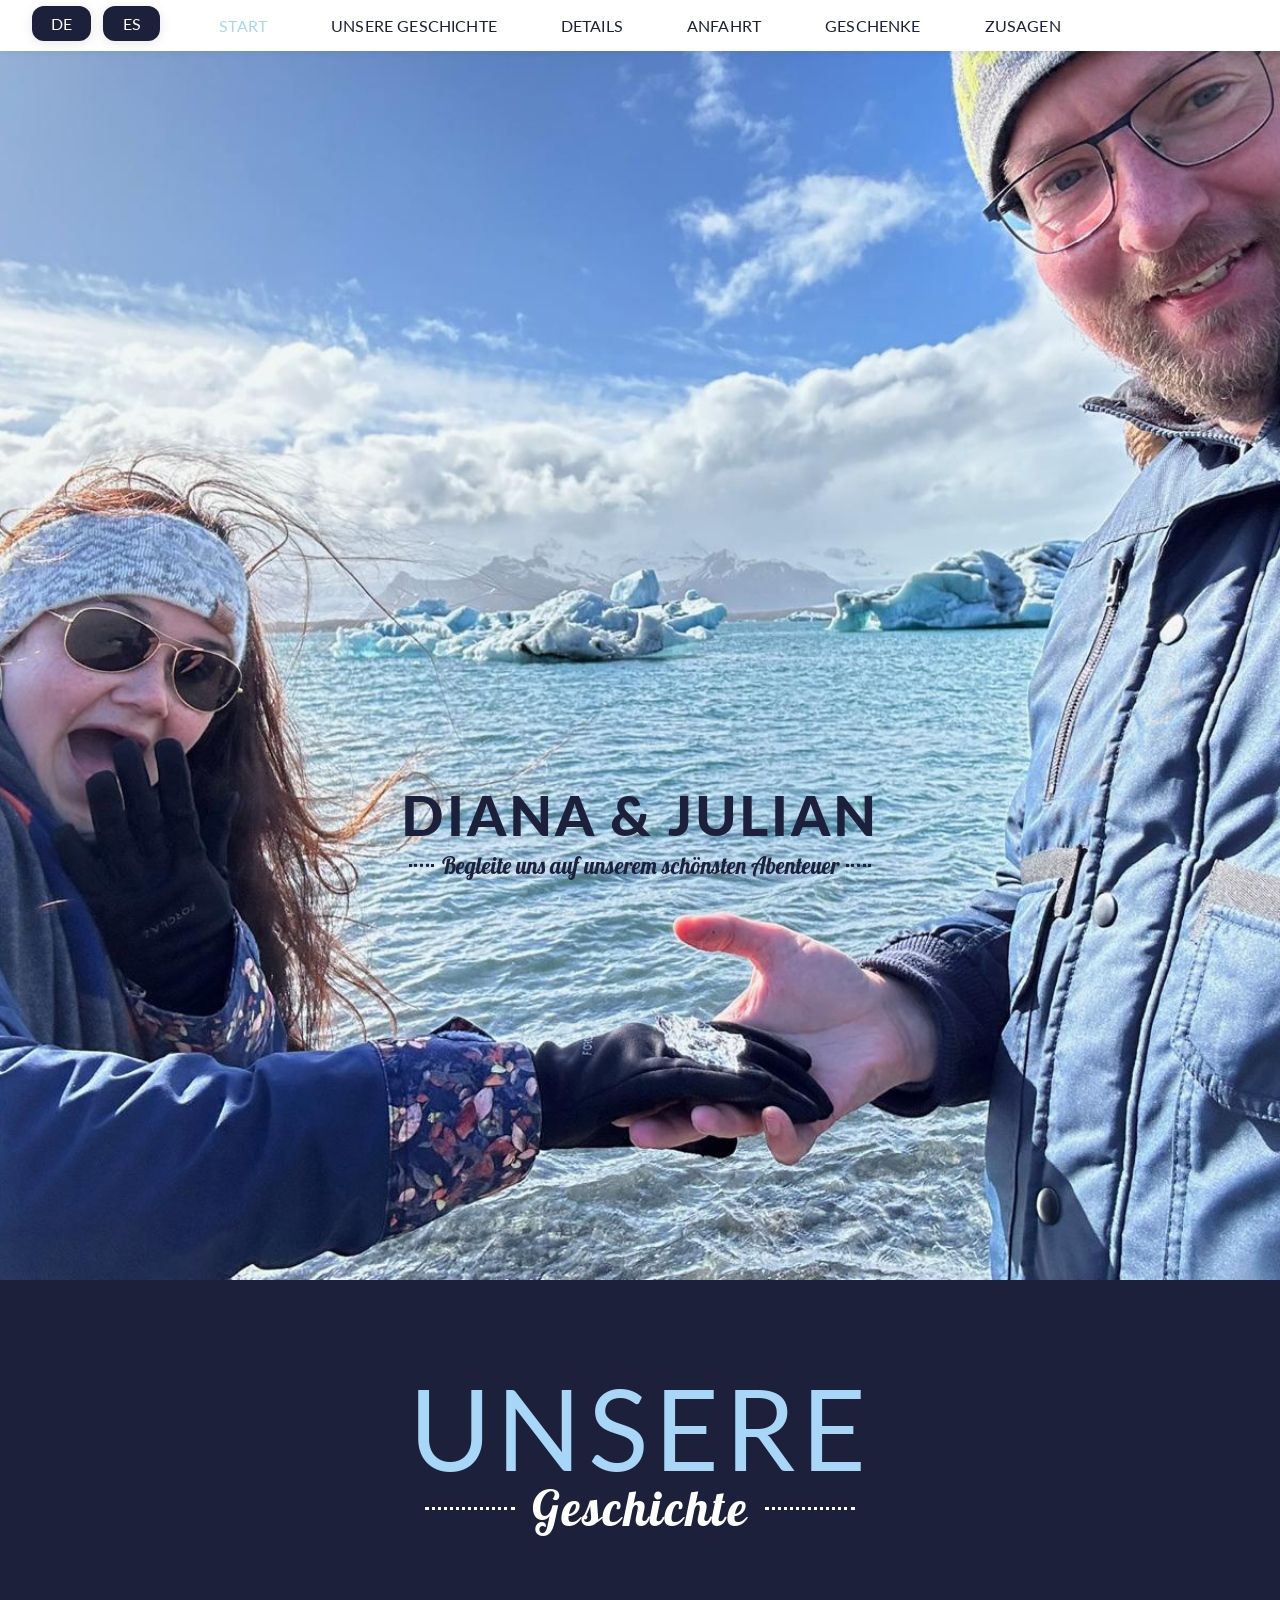
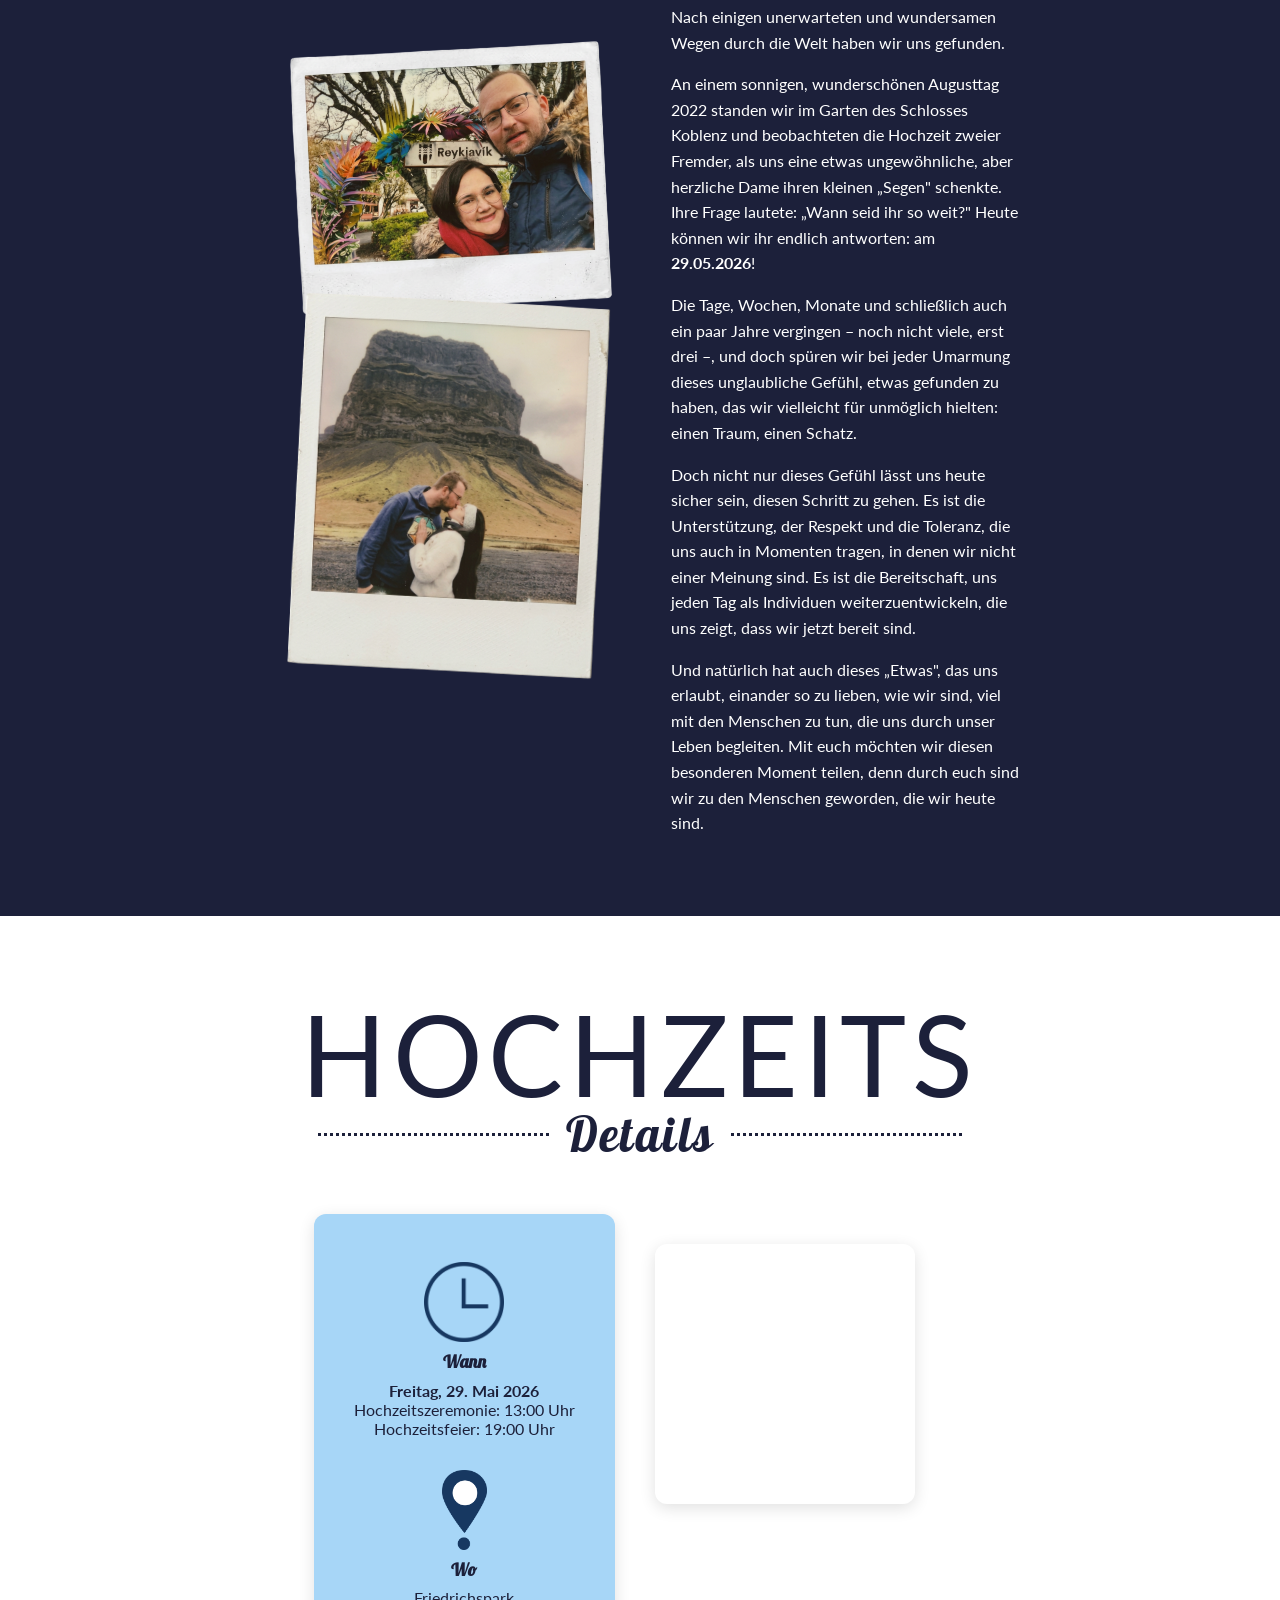
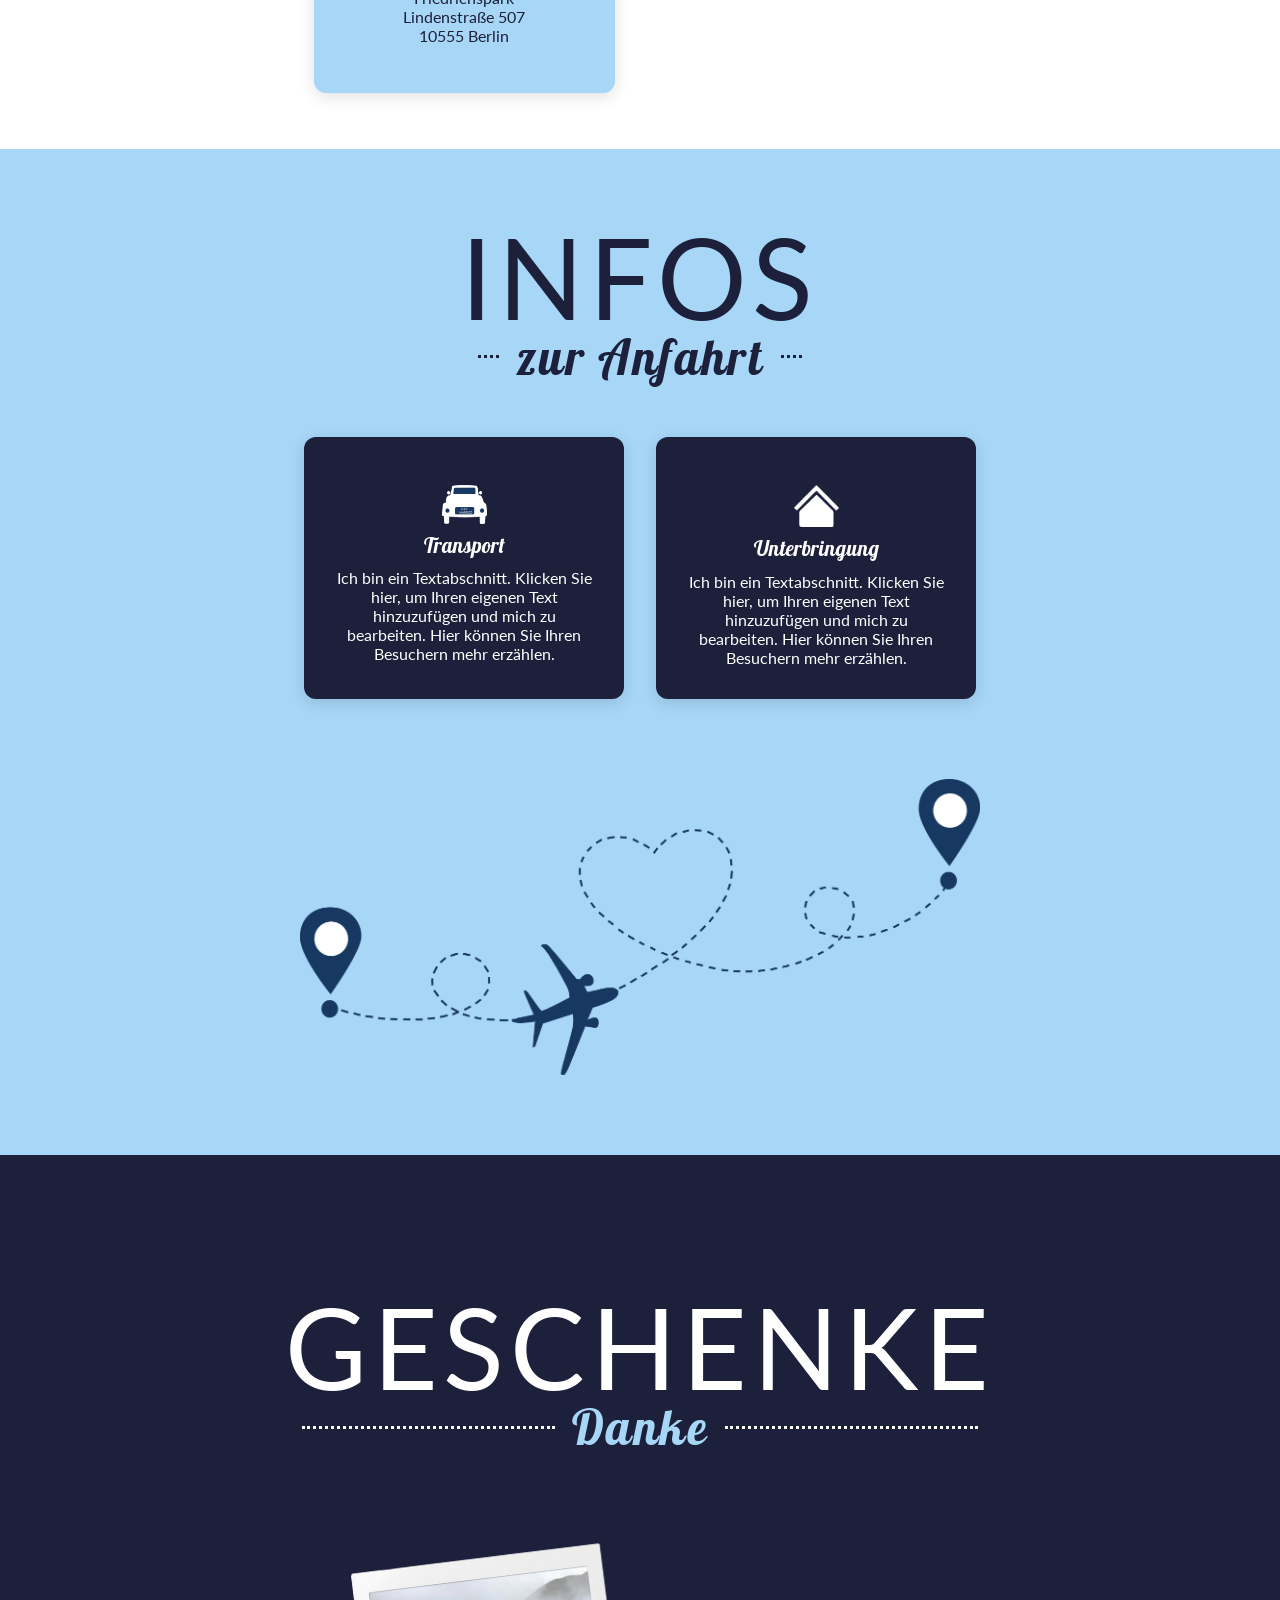
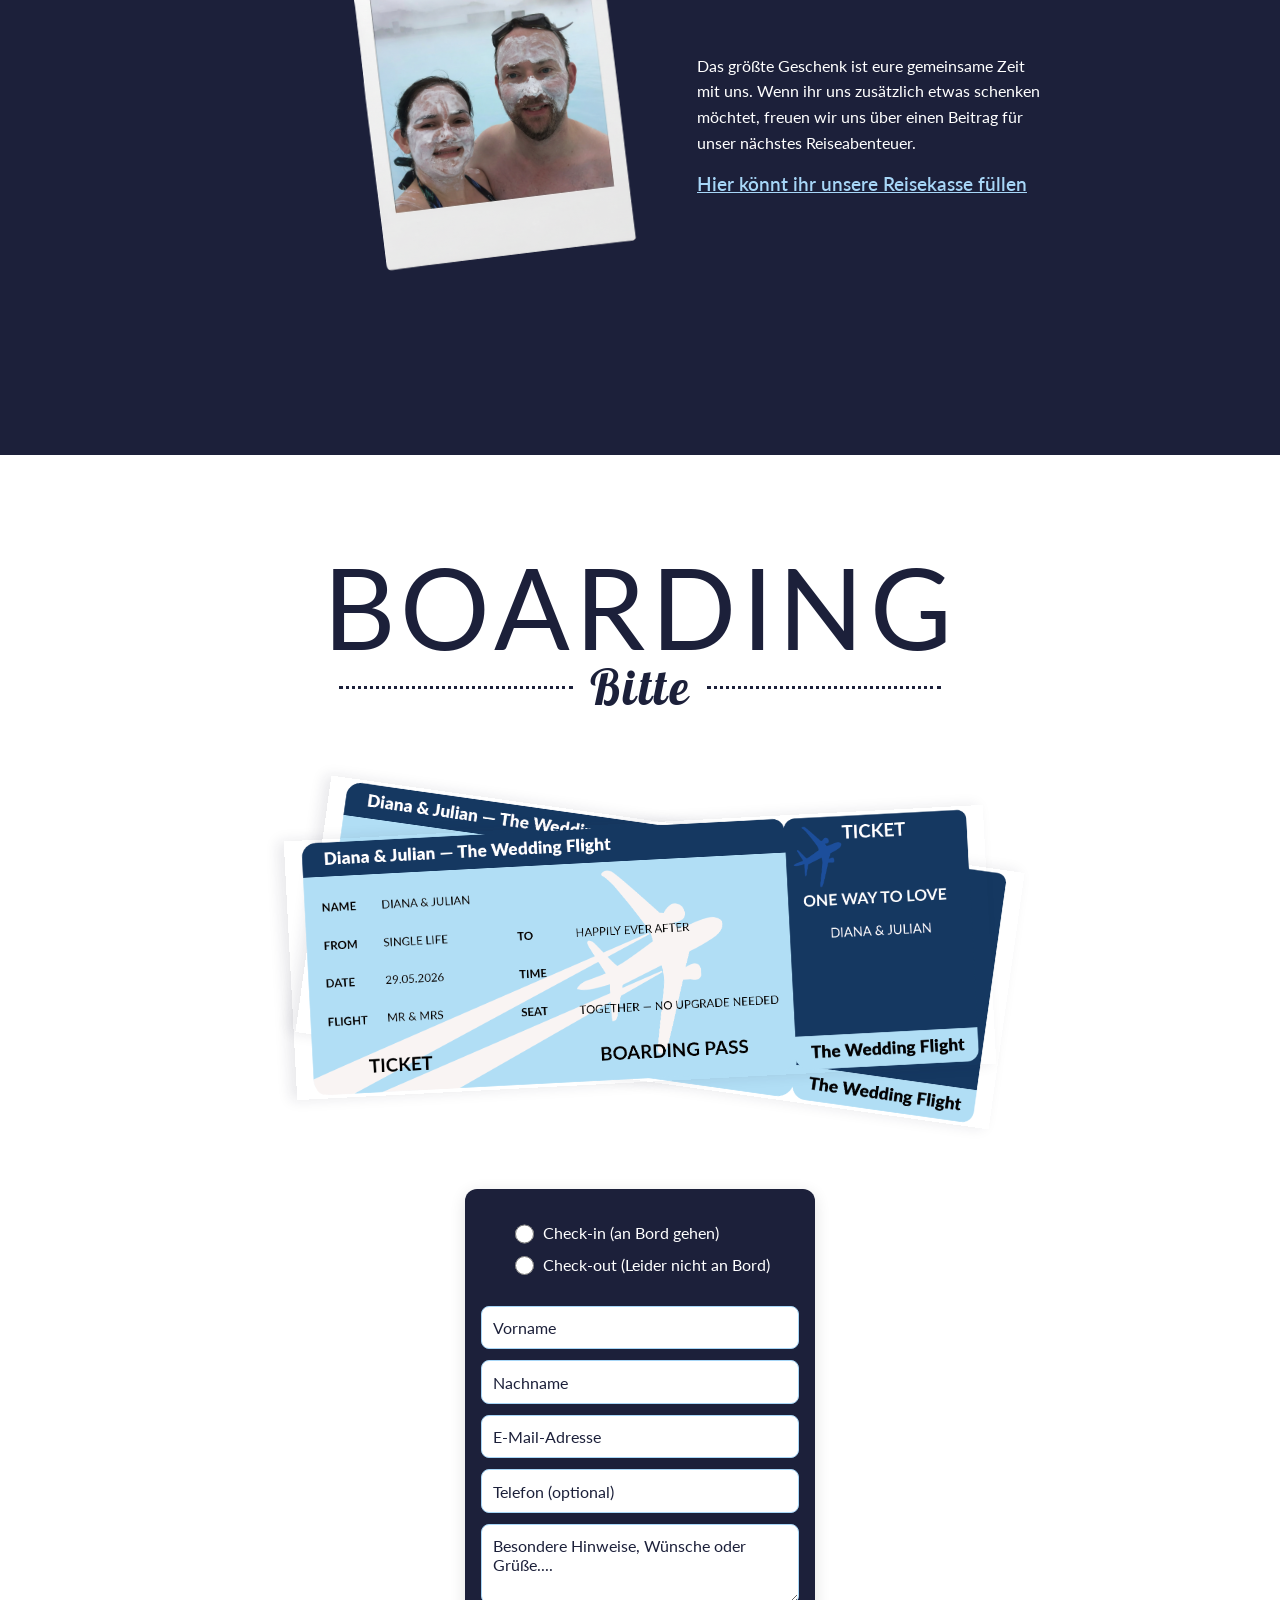
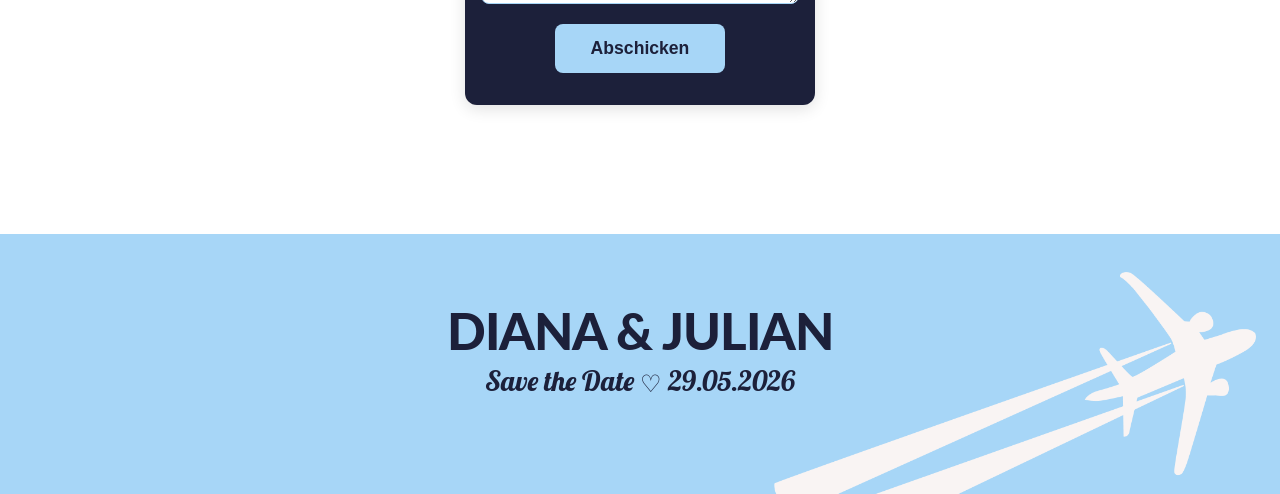
==== index.html @ 0a4cbd66 "Fix root index.html: Sprach-Buttons Mobile, Datum korrekt (Freitag + strong)" ====
<!DOCTYPE html>
<html lang="de">
<head>
  <meta charset="UTF-8">
  <meta name="viewport" content="width=device-width, initial-scale=1.0">
  <title>Diana & Julian – Hochzeit</title>
  <link rel="preconnect" href="https://fonts.googleapis.com">
  <link rel="preconnect" href="https://fonts.gstatic.com" crossorigin>
  <link href="https://fonts.googleapis.com/css2?family=Raleway:ital,wght@0,100..900;1,100..900&family=Parisienne&family=Lobster&family=Lato:wght@100;300;400;700;900&display=swap" rel="stylesheet">
  <link rel="stylesheet" href="./styles/main.css">
</head>
<body>

  <nav class="navigation">
    <div class="language-switcher">
      <button onclick="switchLanguage('de')">DE</button>
      <button onclick="switchLanguage('es')">ES</button>
    </div>
    <div class="burger" id="burger">
      <span></span>
      <span></span>
      <span></span>
      <svg class="burger-x" viewBox="0 0 32 32" width="28" height="28" xmlns="http://www.w3.org/2000/svg">
        <line x1="8" y1="8" x2="24" y2="24" stroke="#1c203a" stroke-width="3" stroke-linecap="round"/>
        <line x1="24" y1="8" x2="8" y2="24" stroke="#1c203a" stroke-width="3" stroke-linecap="round"/>
      </svg>
    </div>
    <ul id="nav-list">
      <li><a href="#start" class="active">Start</a></li>
      <li><a href="#geschichte">Unsere Geschichte</a></li>
      <li><a href="#details">Details</a></li>
      <li><a href="#anfahrt">Anfahrt</a></li>
      <li><a href="#geschenke">Geschenke</a></li>
      <li><a href="#zusagen">Zusagen</a></li>
    </ul>
  </nav>

  <!-- HERO -->
  <div class="hero" id="start">
    <div class="hero-bg"></div>
    <div class="hero-text">
      <div class="geschichte-headline-strich hero-headline">
        <span class="geschichte-title hero-title">DIANA &amp; JULIAN</span>
        <span class="geschichte-title-2 lobster-regular hero-title-2">
          <span class="geschichte-dots-inline hero-dots"></span>
          <span class="hero-subtitle-text">Begleite uns auf unserem schönsten Abenteuer</span>
          <span class="geschichte-dots-inline hero-dots"></span>
        </span>
      </div>
    </div>
  </div>

  <!-- GESCHICHTE -->
  <section id="geschichte" class="geschichte-section">
    <div class="language-switcher-mobile">
      <button onclick="switchLanguage('de')">DE</button>
      <button onclick="switchLanguage('es')">ES</button>
    </div>
    <div class="geschichte-header">
      <div class="geschichte-headline-strich geschichte-headline-tight">
        <span class="geschichte-title">UNSERE</span>
        <span class="geschichte-title geschichte-title-2 lobster-regular">
          <span class="geschichte-dots-inline"></span>
          Geschichte
          <span class="geschichte-dots-inline"></span>
        </span>
      </div>
    </div>
    <div class="geschichte-content">
      <div class="geschichte-polaroid-stack">
        <img class="geschichte-polaroid" src="./assets/geschichte_hochzeit.png" alt="Polaroid Barcelona">
        <img class="geschichte-polaroid geschichte-polaroid-2" src="./assets/geschichte_hochzeit_2.png" alt="Polaroid Geschichte 2">
      </div>
      <div class="geschichte-block">
        <div class="geschichte-block-text">
          <p>Nach einigen unerwarteten und wundersamen Wegen durch die Welt haben wir uns gefunden.</p>
          <p>An einem sonnigen, wunderschönen Augusttag 2022 standen wir im Garten des Schlosses Koblenz und beobachteten die Hochzeit zweier Fremder, als uns eine etwas ungewöhnliche, aber herzliche Dame ihren kleinen „Segen" schenkte. Ihre Frage lautete: „Wann seid ihr so weit?" Heute können wir ihr endlich antworten: am <strong>29.05.2026</strong>!</p>
          <p>Die Tage, Wochen, Monate und schließlich auch ein paar Jahre vergingen – noch nicht viele, erst drei –, und doch spüren wir bei jeder Umarmung dieses unglaubliche Gefühl, etwas gefunden zu haben, das wir vielleicht für unmöglich hielten: einen Traum, einen Schatz.</p>
          <p>Doch nicht nur dieses Gefühl lässt uns heute sicher sein, diesen Schritt zu gehen. Es ist die Unterstützung, der Respekt und die Toleranz, die uns auch in Momenten tragen, in denen wir nicht einer Meinung sind. Es ist die Bereitschaft, uns jeden Tag als Individuen weiterzuentwickeln, die uns zeigt, dass wir jetzt bereit sind.</p>
          <p>Und natürlich hat auch dieses „Etwas", das uns erlaubt, einander so zu lieben, wie wir sind, viel mit den Menschen zu tun, die uns durch unser Leben begleiten. Mit euch möchten wir diesen besonderen Moment teilen, denn durch euch sind wir zu den Menschen geworden, die wir heute sind.</p>
        </div>
      </div>
    </div>
  </section>

  <!-- DETAILS -->
  <section id="details" class="details-section">
    <div class="details-header">
      <div class="geschichte-headline-strich geschichte-headline-tight">
        <span class="geschichte-title details-headline-color">HOCHZEITS</span>
        <span class="geschichte-title geschichte-title-2 lobster-regular details-headline-color">
          <span class="geschichte-dots-inline geschichte-dots-dark"></span>
          Details
          <span class="geschichte-dots-inline geschichte-dots-dark"></span>
        </span>
      </div>
    </div>
    <div class="details-content">
      <div class="details-info">
        <img src="./assets/icon/icon_uhr.png" alt="Uhrzeit Icon" class="details-icon-img">
        <div class="details-block-title lobster-regular">Wann</div>
        <div class="details-block-text">
          <strong>Freitag, 29. Mai 2026</strong><br>
          Hochzeitszeremonie: 13:00 Uhr<br>
          Hochzeitsfeier: 19:00 Uhr
        </div>
        <img src="./assets/icon/standort_icon_blau.png" alt="Standort Icon" class="details-icon-img">
        <div class="details-block-title lobster-regular">Wo</div>
        <div class="details-block-text">
          Friedrichspark<br>
          Lindenstraße 507<br>
          10555 Berlin
        </div>
      </div>
      <div class="details-map">
        <iframe
          src="https://www.google.com/maps?q=Traben-Trarbach&output=embed"
          width="100%"
          height="260"
          style="border:0; border-radius:12px; box-shadow:0 4px 16px rgba(0,0,0,0.12); display:block;"
          allowfullscreen=""
          loading="lazy"
          referrerpolicy="no-referrer-when-downgrade"
        ></iframe>
      </div>
    </div>
  </section>

  <!-- ANFAHRT -->
  <section id="anfahrt" class="anfahrt-section">
    <div class="anfahrt-bg"></div>
    <div class="anfahrt-content">
      <div class="anfahrt-header">
        <div class="geschichte-headline-strich geschichte-headline-tight">
          <span class="geschichte-title anfahrt-headline-color">INFOS</span>
          <span class="geschichte-title geschichte-title-2 lobster-regular anfahrt-headline-color">
            <span class="geschichte-dots-inline geschichte-dots-dark"></span>
            zur Anfahrt
            <span class="geschichte-dots-inline geschichte-dots-dark"></span>
          </span>
        </div>
      </div>
      <div class="anfahrt-boxes">
        <div class="anfahrt-box">
          <img src="./assets/transport_icon.png" alt="Transport Icon" class="anfahrt-icon-img">
          <div class="anfahrt-box-title lobster-regular">Transport</div>
          <div class="anfahrt-box-text">Ich bin ein Textabschnitt. Klicken Sie hier, um Ihren eigenen Text hinzuzufügen und mich zu bearbeiten. Hier können Sie Ihren Besuchern mehr erzählen.</div>
        </div>
        <div class="anfahrt-box">
          <img src="./assets/icon_haus.png" alt="Haus Icon" class="anfahrt-icon-img">
          <div class="anfahrt-box-title lobster-regular">Unterbringung</div>
          <div class="anfahrt-box-text">Ich bin ein Textabschnitt. Klicken Sie hier, um Ihren eigenen Text hinzuzufügen und mich zu bearbeiten. Hier können Sie Ihren Besuchern mehr erzählen.</div>
        </div>
      </div>
      <div class="fluglinie-herz-wrapper">
        <img src="./assets/fluglinie_herz.png" alt="Fluglinie Herz" class="fluglinie-herz">
      </div>
    </div>
  </section>

  <!-- GESCHENKE -->
  <section id="geschenke" class="geschenke-section">
    <div class="geschenke-header">
      <div class="geschichte-headline-strich geschichte-headline-tight">
        <span class="geschichte-title geschenke-headline-color">GESCHENKE</span>
        <span class="geschichte-title geschichte-title-2 lobster-regular geschenke-subtitle-color">
          <span class="geschichte-dots-inline"></span>
          Danke
          <span class="geschichte-dots-inline"></span>
        </span>
      </div>
    </div>
    <div class="geschenke-content">
      <img class="geschichte-polaroid geschenke-polaroid" src="./assets/geschenke_bild.png" alt="Polaroid Geschenke">
      <div class="geschichte-block">
        <div class="geschichte-block-text">Das größte Geschenk ist eure gemeinsame Zeit mit uns. Wenn ihr uns zusätzlich etwas schenken möchtet, freuen wir uns über einen Beitrag für unser nächstes Reiseabenteuer.</div>
        <a href="https://www.wunschliste.de/" target="_blank" rel="noopener" class="geschenke-link">Hier könnt ihr unsere Reisekasse füllen</a>
      </div>
    </div>
  </section>

  <!-- ZUSAGEN -->
  <section id="zusagen" class="zusagen-section">
    <div class="zusagen-header">
      <div class="geschichte-headline-strich geschichte-headline-tight headline-inline">
        <span class="geschichte-title zusagen-headline-color">BOARDING</span>
        <span class="geschichte-title geschichte-title-2 lobster-regular zusagen-headline-color">
          <span class="geschichte-dots-inline geschichte-dots-dark"></span>
          Bitte
          <span class="geschichte-dots-inline geschichte-dots-dark"></span>
        </span>
      </div>
    </div>
    <div class="zusagen-bordkarte-wrapper">
      <div class="bordkarte-stack">
        <img src="./assets/bordkarte.png" alt="Bordkarte" class="bordkarte-img bordkarte-front">
        <img src="./assets/bordkarte.png" alt="Bordkarte Versetzt" class="bordkarte-img bordkarte-back">
      </div>
    </div>
    <div class="zusagen-header-gap"></div>
    <div class="zusagen-form-wrapper">
      <form class="zusagen-form" id="zusagen-form">
        <div class="zusagen-radio-group">
          <label>
            <input type="radio" name="anwesenheit" value="zusage" required>
            <span>Check-in (an Bord gehen)</span>
          </label>
          <label>
            <input type="radio" name="anwesenheit" value="absage">
            <span>Check-out (Leider nicht an Bord)</span>
          </label>
        </div>
        <input type="text" placeholder="Vorname" required>
        <input type="text" placeholder="Nachname" required>
        <input type="email" placeholder="E-Mail-Adresse" required>
        <input type="tel" placeholder="Telefon (optional)">
        <textarea placeholder="Besondere Hinweise, Wünsche oder Grüße...."></textarea>
        <button type="submit">Abschicken</button>
      </form>
      <!-- Bestätigungs-Toast -->
      <div class="zusagen-toast" id="zusagen-toast">
        <span class="zusagen-toast-icon" id="zusagen-toast-icon">
          <svg viewBox="0 0 616.15 470.28" xmlns="http://www.w3.org/2000/svg" class="toast-flugzeug-svg">
            <path d="M317.76,261.37s-2.49-14.19-8.1-23.66c-5.6-9.46-36.12-50.27-36.12-50.27l-26.15-33.12s-16.19-18.04-22.42-20.7c-6.23-2.66,4.98-11.53,16.19-5.32,11.21,6.21,90.29,81.61,90.29,81.61l9.96.59s2.18-6.8,11.83-13.6c9.65-6.8,21.17-.3,24.29,5.91s4.98,15.08-3.42,19.81-18.99,3.84-18.99,3.84l10.59,15.38,29.27-8.87s10.59-5.03,29.89-8.87c19.3-3.84,26.78,5.91,26.78,5.91,0,0,8.1,14.49-18.68,29.57-26.78,15.08-47.32,22.47-47.32,22.47l-11.21,34.3s28.33-20.99,31.76,2.37c3.42,23.36-17.12,15.08-21.79,15.38-4.67.3-14.32,0-14.32,0,0,0-31.13,106.75-36.12,119.46-4.98,12.72-7.47,14.79-7.47,14.79,0,0-9.03,4.44-10.59-2.37s18.06-107.04,19.3-127.74c1.25-20.7-3.74-33.71-3.74-33.71l-47.95,20.11-32.38,13.6s-12.14,49.09-13.7,57.96c-1.56,8.87-8.1,8.28-8.1,8.28l-1.25-69.19s-23.97,5.62-37.36,7.69-26.78-1.18-26.78-1.18c0,0,4.98-9.17,21.79-13.6s36.74-11.24,36.74-11.24c0,0-28.96-47.02-33-55.59-4.05-8.58,3.74-7.39,9.34-2.37,5.6,5.03,39.23,43.76,44.21,45.54,4.98,1.77,74.72-43.17,74.72-43.17Z" fill="white"/>
          </svg>
        </span>
        <span class="zusagen-toast-text" id="zusagen-toast-text">Deine Sitzplätze sind gebucht!</span>
      </div>
    </div>
  </section>

  <!-- FLUGZEUG ANIMATION OVERLAY -->
  <div class="flug-overlay" id="flug-overlay" aria-hidden="true">
    <div class="flug-plane-wrapper" id="flug-plane-wrapper">
      <!-- Flugzeug aus assets/hero_image_mobil.pngassets/flugzeug.svg -->
      <svg class="flug-plane-svg" viewBox="0 0 616.15 457.71" xmlns="http://www.w3.org/2000/svg">
        <path d="M333.71,269.94s4.4-13.72,3.85-24.71c-.56-10.98-8.57-61.3-8.57-61.3l-7.73-41.49s-5.93-23.5-10.21-28.75c-4.27-5.25,9.78-7.89,16.81,2.82,7.03,10.71,41.93,114.26,41.93,114.26l8.54,5.16s5.09-5.01,16.8-6.53c11.71-1.53,18.88,9.59,18.74,16.54s-2.61,15.67-12.25,15.94-18.6-5.44-18.6-5.44l2.21,18.54,30.03,5.77s11.71.48,30.58,6.06c18.87,5.58,20.95,17.7,20.95,17.7,0,0,.42,16.59-30.3,17.48-30.72.89-52.35-2.14-52.35-2.14l-25.89,25.14s34.85-5.4,27.01,16.87c-7.84,22.27-22.18,5.38-26.45,3.47-4.27-1.91-12.68-6.67-12.68-6.67,0,0-77.24,79.99-87.57,88.93-10.33,8.94-13.5,9.61-13.5,9.61,0,0-10.06-.28-8.27-7.02s65.8-86.34,76.54-104.08c10.74-17.74,12.38-31.58,12.38-31.58l-51.8-4.52-34.99-3.03s-33.59,37.79-39.1,44.92c-5.51,7.13-11.02,3.56-11.02,3.56l31.1-61.82s-23.83-6.19-36.65-10.58c-12.81-4.4-23.15-13.51-23.15-13.51,0,0,8.68-5.79,25.62-1.9,16.95,3.9,37.75,7.15,37.75,7.15,0,0-3.75-55.09-3.34-64.56.41-9.47,6.75-4.8,9.37,2.25,2.62,7.06,14.35,56.99,17.94,60.88,3.58,3.89,86.23-3.43,86.23-3.43Z" fill="white"/>
      </svg>
    </div>
  </div>

  <!-- FOOTER -->
  <footer class="footer">
    <div class="footer-image">
      <div class="footer-text-group">
        <div class="geschichte-headline-strich footer-headline headline-inline">
          <span class="geschichte-title footer-title">DIANA &amp; JULIAN</span>
          <span class="geschichte-title-2 lobster-regular footer-title-2">
            <span class="footer-datum-text">Save the Date <span class="footer-heart">&#9825;</span> 29.05.2026</span>
          </span>
        </div>
      </div>
      <img src="./assets/flugzeug_white.png" alt="Footer Flugzeug">
    </div>
  </footer>

  <script src="./utils/main.js"></script>

</body>
</html>
---- styles/main.css ----
/* ============================================================
   HOCHZEITSWEBSITE DIANA & JULIAN – main.css
   ============================================================ */

/* ------------------------------------------------------------
   0. FLUGZEUG ANIMATION
   ------------------------------------------------------------ */

/* Overlay – fixed über der gesamten Seite, kein Klick-Block */
.flug-overlay {
  position: fixed;
  top: 0;
  left: 0;
  width: 100vw;
  height: 100vh;
  pointer-events: none;
  z-index: 9999;
  overflow: hidden;
}

/* Wrapper, der quer über die Seite fliegt */
.flug-plane-wrapper {
  position: absolute;
  top: 18vh;
  left: -380px;
  display: flex;
  align-items: center;
  gap: 0;
  opacity: 0;
}

/* Weißes SVG-Flugzeug */
.flug-plane-svg {
  width: 400px;
  height: auto;
  filter:
    drop-shadow(0 0 8px rgba(255,255,255,0.4))
    drop-shadow(0 6px 18px rgba(28,32,58,0.22));
  display: block;
  transform: none;
}

/* Flug von links nach rechts */
@keyframes flugzeug-flug {
  0%   { transform: translateX(0);                      opacity: 1; }
  88%  { transform: translateX(calc(100vw + 420px));    opacity: 1; }
  100% { transform: translateX(calc(100vw + 420px));    opacity: 0; }
}

.flug-plane-wrapper.flying {
  opacity: 1;
  animation: flugzeug-flug 16s cubic-bezier(0.25, 0.46, 0.45, 0.94) forwards;
}

/* ---- Herz-Wolke: ein Cluster aus mehreren kleinen Herzen ---- */
.flug-herzwolke {
  position: absolute;
  pointer-events: none;
  opacity: 0;
  width: 60px;
  height: 60px;
  /* Position wird per JS gesetzt */
}

/* Einzelne Herzchen innerhalb der Wolke */
.flug-herzwolke span {
  position: absolute;
  color: #fff;
  user-select: none;
  text-shadow:
    0 1px 6px rgba(167,214,247,0.7),
    0 0 3px rgba(255,255,255,0.6);
  line-height: 1;
}

/* Pufft als Wolken-Gruppe auf und steigt auf */
@keyframes herzwolke-auf {
  0%   { transform: translateY(0)    scale(0.5); opacity: 0;   }
  15%  { transform: translateY(-12px) scale(1.0); opacity: 1;   }
  60%  { transform: translateY(-55px) scale(1.1); opacity: 0.75; }
  100% { transform: translateY(-105px) scale(0.85); opacity: 0; }
}

.flug-herzwolke.aufsteigen {
  animation: herzwolke-auf 2.6s ease-out forwards;
}

@keyframes hero-herz-auf {
  0%   { transform: translate(-50%, -50%)  scale(0.6); opacity: 0;   }
  8%   { transform: translate(-50%, -60%)  scale(1.1); opacity: 1;   }
  50%  { transform: translate(-50%, -140%) scale(1.0); opacity: 1;   }
  80%  { transform: translate(-50%, -210%) scale(0.95); opacity: 0.7; }
  100% { transform: translate(-50%, -270%) scale(0.85); opacity: 0;   }
}

@media (max-width: 600px) {
  .flug-plane-svg {
    width: 240px;
  }

  .flug-plane-wrapper {
    top: 22vh;
    left: -280px;
  }
}

/* ------------------------------------------------------------
   1. RESET & BASE
   ------------------------------------------------------------ */
*,
*::before,
*::after {
  box-sizing: border-box;
}

body {
  margin: 0;
  font-family: 'Lato', Arial, sans-serif;
  background: #fff;
}

section {
  padding: 0;
  max-width: none;
  margin: 0;
}

img {
  max-width: 100%;
  height: auto;
}

/* ------------------------------------------------------------
   2. SCHRIFTEN / UTILITIES
   ------------------------------------------------------------ */
.lobster-regular {
  font-family: 'Lobster', cursive;
  font-weight: 400;
  font-style: normal;
}

/* ------------------------------------------------------------
   3. NAVIGATION
   ------------------------------------------------------------ */
.navigation {
  position: fixed;
  top: 0;
  width: 100%;
  background: #fff;
  box-shadow: 0 2px 8px rgba(0,0,0,0.05);
  z-index: 100;
}

.navigation ul {
  list-style: none;
  margin: 0;
  padding: 1em 0;
  display: flex;
  justify-content: center;
  max-width: 1200px;
  width: 90vw;
  margin-left: auto;
  margin-right: auto;
}

.navigation li {
  margin: 0 2em;
}

.navigation a {
  text-decoration: none;
  color: #1c203a;
  font-family: 'Lato', Arial, sans-serif;
  font-weight: 400;
  text-transform: uppercase;
  letter-spacing: 0.01em;
  transition: color 0.2s;
}

.navigation a.active,
.navigation a:hover {
  color: #a7d6f7;
}

/* Sprachumschalter */
.language-switcher {
  position: absolute;
  top: 0.4em;
  left: 2em;
  z-index: 110;
}

.language-switcher button {
  background: #1c203a;
  color: #fff;
  border: none;
  border-radius: 12px;
  box-shadow: 0 2px 12px rgba(0,0,0,0.10);
  font-family: 'Lato', Arial, sans-serif;
  font-size: 1em;
  font-weight: 400;
  padding: 0.5em 1.2em;
  margin-right: 0.5em;
  cursor: pointer;
  transition: background 0.2s, color 0.2s;
  outline: none;
}

.language-switcher button:last-child {
  margin-right: 0;
}

.language-switcher button:hover,
.language-switcher button:focus {
  background: #7fc6f7;
  color: #0a0d1a;
}

@media (max-width: 1000px) {
  .language-switcher {
    display: none;
  }
  .language-switcher button {
    font-size: 0.78em;
    padding: 0.45em 0.85em;
    border-radius: 10px;
    margin-right: 0.3em;
  }
}

/* Burger-Menü */
.burger {
  display: none;
  width: 44px;
  height: 44px;
  flex-direction: column;
  justify-content: center;
  align-items: center;
  cursor: pointer;
  position: fixed;
  top: 1em;
  right: 2em;
  z-index: 99999;
  background: rgba(167, 214, 247, 0.25);
  backdrop-filter: blur(3px);
  border-radius: 12px;
  box-shadow: 0 2px 12px rgba(0,0,0,0.10);
  transition: background 0.2s;
}

.burger:hover {
  background: rgba(167, 214, 247, 0.45);
}

.burger span {
  display: block;
  width: 28px;
  height: 4px;
  margin: 4px 0;
  background: #1c203a;
  border-radius: 2px;
  transition: 0.3s;
}

.burger.active span:nth-child(1) {
  transform: translateY(8px) rotate(45deg);
}

.burger.active span:nth-child(2) {
  opacity: 0;
}

.burger.active span:nth-child(3) {
  transform: translateY(-8px) rotate(-45deg);
}

.burger .burger-x {
  display: none;
  position: absolute;
  top: 8px;
  right: 8px;
  z-index: 9999;
  pointer-events: auto;
  background: transparent;
}

.burger.active .burger-x {
  display: block;
}

.burger.active span {
  opacity: 0;
}

@media (max-width: 1000px) {
  .navigation ul:not(#nav-list) {
    display: none !important;
  }

  .burger {
    display: flex !important;
    right: auto;
    left: 1.2em;
    top: 1em;
    position: fixed;
  }

  #nav-list {
    display: flex;
    flex-direction: column;
    position: fixed;
    top: 0;
    right: 0;
    width: 75vw;
    height: 100vh;
    background: rgba(167, 214, 247, 0.25);
    backdrop-filter: blur(3px);
    box-shadow: -2px 0 16px rgba(0,0,0,0.13);
    padding-top: 5em;
    z-index: 99998;
    align-items: flex-start;
    gap: 0.7em;
    font-size: 1.5em;
    transition: transform 0.3s cubic-bezier(.4,0,.2,1);
    transform: translateX(100%);
    visibility: hidden;
  }

  #nav-list.active {
    transform: translateX(0);
    visibility: visible;
  }

  .navigation ul li {
    width: 100%;
    text-align: left;
    margin-left: 2em;
    margin-bottom: 0.3em;
  }
}

@media (max-width: 600px) {
  .burger {
    left: 1em;
    right: auto;
    top: 0.6em;
    padding: 0.3em 0.45em;
  }

  #nav-list {
    width: 95vw;
    font-size: 1.2em;
    padding-top: 5em;
  }
}

/* ------------------------------------------------------------
   4. HERO
   ------------------------------------------------------------ */

/* Sprach-Buttons unter Hero – nur Mobile */
.language-switcher-mobile {
  display: none;
}

@media (max-width: 1000px) {
  .language-switcher-mobile {
    display: flex;
    justify-content: center;
    gap: 0.6em;
    padding: 1em 0 0.2em 0;
    background: transparent;
  }
  .language-switcher-mobile button {
    background: #a7d6f7;
    color: #1c203a;
    border: none;
    border-radius: 10px;
    font-family: 'Lato', Arial, sans-serif;
    font-size: 0.85em;
    font-weight: 700;
    padding: 0.45em 1em;
    cursor: pointer;
    transition: background 0.2s, color 0.2s;
  }
  .language-switcher-mobile button:hover,
  .language-switcher-mobile button:focus {
    background: #7fc6f7;
    color: #0a0d1a;
  }
}

@media (max-width: 600px) {
  .language-switcher-mobile {
    display: flex;
    justify-content: center;
    gap: 0.6em;
    padding: 1em 0 0.2em 0;
    background: transparent;
  }
  .language-switcher-mobile button {
    background: #a7d6f7;
    color: #1c203a;
    border: none;
    border-radius: 10px;
    font-family: 'Lato', Arial, sans-serif;
    font-size: 0.85em;
    font-weight: 700;
    padding: 0.45em 1em;
    cursor: pointer;
    transition: background 0.2s, color 0.2s;
  }
  .language-switcher-mobile button:hover,
  .language-switcher-mobile button:focus {
    background: #7fc6f7;
    color: #0a0d1a;
  }
}
.hero {
  font-family: 'Raleway', Arial, sans-serif;
  position: relative;
  width: 100vw;
  min-height: 75vw;
  max-width: 100vw;
  overflow: hidden;
  margin-bottom: 0;
  padding-bottom: 0;
}

.hero-bg {
  position: absolute;
  top: 0;
  left: 0;
  right: 0;
  bottom: 0;
  width: 100vw;
  height: 100%;
  background-color: transparent;
  background-image: url('../assets/PHOTO-2026-03-18-23-07-55.jpg');
  background-size: cover;
  background-position: center center;
  background-repeat: no-repeat;
  z-index: 1;
}

.hero-text {
  position: absolute;
  z-index: 2;
  top: 65%;
  left: 50%;
  transform: translate(-50%, -50%);
  text-align: center;
  width: 100vw;
  margin: 0;
  padding: 0;
  display: flex;
  justify-content: center;
}

.hero-headline {
  display: inline-flex;
  flex-direction: column;
  align-items: center;
  padding: 0.15em 0.5em;
}

.hero-title {
  color: #1c203a !important;
  font-size: clamp(1.4em, 4.5vw, 3.5em) !important;
  font-weight: 900 !important;
  white-space: nowrap;
  letter-spacing: -0.02em;
}

.hero-title-2 {
  color: #1c203a !important;
  font-size: clamp(0.7em, 2.2vw, 1.4em) !important;
  margin-top: 0.5em !important;
  width: 100%;
}

.hero-dots {
  border-top-color: #1c203a !important;
}

.hero-subtitle-text {
  white-space: nowrap;
}

.mobile-br {
  display: none;
}

@media (max-width: 600px) {
  .mobile-br {
    display: block;
  }
}

@media (min-width: 901px) {
  .hero {
    min-height: 100vw;
    height: 100vw;
    max-height: 100vw;
    aspect-ratio: unset;
  }

  .hero-bg {
    background-image: url('../assets/PHOTO-2026-03-18-23-07-55.jpg');
    background-size: cover;
    background-position: center top;
    background-repeat: no-repeat;
    min-height: 100vw;
    height: 100vw;
  }
}

@media (min-width: 601px) and (max-width: 900px) {
  .hero-bg {
    background-image: url('../assets/hero_image_mobil.png');
    background-size: cover;
    background-position: center 20%;
  }
}

@media (max-width: 600px) {
  .hero {
    min-height: 120vw;
    height: 120vw;
    max-height: 120vw;
  }

  .hero-bg {
    min-height: 120vw;
    height: 120vw;
    max-height: 120vw;
    background-image: url('../assets/hero_image_mobil.png');
    background-size: cover;
    background-position: center top;
  }

  .hero-text {
    top: 65%;
  }

  .hero-title {
    font-size: clamp(2em, 11vw, 3.2em) !important;
    white-space: nowrap;
  }

  .hero-title-2 {
    font-size: clamp(0.75em, 4.2vw, 1.1em) !important;
    margin-top: 0.1em !important;
  }

  .hero-subtitle-text {
    white-space: nowrap;
  }

  .hero-dots {
    display: none !important;
  }
}

@media (max-width: 400px) {
  .hero,
  .hero-bg {
    min-height: 360px;
    height: 360px;
    max-height: 360px;
    background-image: url('../assets/hero_image_mobil_2.png');
    background-size: cover;
    background-position: center top;
    background-repeat: no-repeat;
  }

  .hero-text {
    top: 65%;
  }
  .hero-title {
    font-size: clamp(1.2em, 7vw, 2em) !important;
  }

  .hero-title-2 {
    font-size: clamp(0.55em, 3vw, 0.85em) !important;
    margin-top: 0.1em !important;
  }

  .hero-dots {
    display: none !important;
  }
}

@media (max-width: 300px) {
  .hero,
  .hero-bg {
    min-height: 100vw;
    height: 100vw;
    max-height: 100vw;
    background-size: cover;
    background-position: center top;
    overflow: hidden;
  }
  .hero-text {
    top: 50%;
    transform: translate(-50%, -50%);
    width: 90%;
  }
  .hero-title {
    font-size: clamp(1em, 8vw, 1.6em) !important;
    white-space: nowrap;
  }
  .hero-title-2 {
    font-size: clamp(0.45em, 3.5vw, 0.7em) !important;
    white-space: nowrap;
  }
}

@media (min-width: 381px) and (max-width: 400px) {
  .hero-text {
    top: 55%;
  }
}

@media (min-width: 401px) and (max-width: 600px) {
  .hero-text {
    top: 65%;
  }
}

@media (min-width: 601px) and (max-width: 1000px) {
  .hero-text {
    top: 65%;
  }
}

@media (min-width: 1001px) and (max-width: 1400px) {
  .hero-text {
    top: 65%;
  }
}

@media (min-width: 1401px) {
  .hero-text {
    top: 65%;
  }
}

/* Hero: Punkte-Zeile soll so breit sein wie der Titel */
.hero-headline.geschichte-headline-strich,
.headline-inline.geschichte-headline-strich {
  display: inline-flex;
  flex-direction: column;
  align-items: stretch;
  max-width: 92vw;
}

/* ------------------------------------------------------------
   5. GEMEINSAME HEADLINE-ELEMENTE
   ------------------------------------------------------------ */
.geschichte-headline-strich {
  display: inline-flex;
  flex-direction: column;
  align-items: stretch;
  max-width: 92vw;
}

.geschichte-headline-tight {
  display: inline-flex;
  flex-direction: column;
  align-items: stretch;
  max-width: 92vw;
}

.geschichte-title {
  font-size: clamp(2rem, 12vw, 7em);
  font-weight: 400;
  color: #a7d6f7;
  letter-spacing: 0.05em;
  display: block;
  font-family: 'Lato', Arial, sans-serif;
  line-height: 1;
  margin-bottom: 0;
  white-space: nowrap;
  max-width: 92vw;
}

.geschichte-title-2 {
  color: #fff;
  font-family: 'Lobster', cursive;
  font-weight: 400;
  text-transform: none;
  font-size: clamp(1.2rem, 5.5vw, 3rem);
  margin: 0;
  display: flex;
  align-items: center;
  justify-content: space-between;
  width: 100%;
  position: relative;
  line-height: 1;
  margin-top: -0.2em;
}

.geschichte-headline-tight .geschichte-title {
  margin-right: 0;
  margin-bottom: 0;
}

.geschichte-headline-tight .geschichte-title-2 {
  margin: 0;
}

/* Gepunktete Linie links und rechts vom Schreibschrift-Text */
.geschichte-dots-inline {
  display: inline-block;
  vertical-align: middle;
  flex: 1;
  height: 0;
  border-top: 3px dotted #fff;
  margin: 0 0.35em;
  min-width: 12px;
}

/* Dunkel-Variante für helle Sections */
.details-headline-color {
  color: #1c203a !important;
}

.geschichte-dots-dark {
  border-top-color: #1c203a !important;
}

.zusagen-headline-color {
  color: #1c203a !important;
}

.anfahrt-headline-color {
  color: #1c203a !important;
}

.geschenke-headline-color {
  color: #fff !important;
}

.geschenke-subtitle-color {
  color: #a7d6f7 !important;
}

/* Geschenke-Headline: Dots so breit wie GESCHENKE */
.geschenke-headline-block {
  display: flex;
  flex-direction: column;
  align-items: center;
  width: fit-content;
  max-width: none;
  margin: 0 auto;
}

@media (max-width: 900px) {
  .geschichte-headline-tight .geschichte-title {
    margin-right: 0;
    margin-bottom: 0;
  }

  .geschichte-headline-tight .geschichte-title-2 {
    margin: 0;
  }

  .geschichte-dots-inline {
    min-width: 10px;
    border-top-width: 2px;
    margin: 0 0.25em;
  }
}

@media (max-width: 600px) {
  .geschichte-title {
    letter-spacing: 0;
    white-space: nowrap;
  }

  .geschichte-title-2 {
    white-space: nowrap;
  }

  .geschichte-dots-inline {
    min-width: 8px;
    border-top-width: 2px;
    margin: 0 0.2em;
  }
}

@media (max-width: 400px) {
  .geschichte-title {
    letter-spacing: 0;
    white-space: nowrap;
  }

  .geschichte-title-2 {
    white-space: nowrap;
  }
}

@media (max-width: 300px) {
  .geschichte-title {
    letter-spacing: 0;
    white-space: nowrap;
  }

  .geschichte-title-2 {
    white-space: nowrap;
  }

  .geschichte-dots-inline {
    min-width: 6px;
    border-top-width: 2px;
    margin: 0 0.15em;
  }
}

/* ------------------------------------------------------------
   6. GESCHICHTE SECTION
   ------------------------------------------------------------ */
.geschichte-section {
  background: #1c203a;
  min-height: unset;
  width: 100vw;
  max-width: 100vw;
  overflow-x: hidden;
  padding: 0 0 4em 0;
  margin-top: -4px;
  text-align: center;
  display: flex;
  flex-direction: column;
  justify-content: flex-start;
}

.geschichte-header {
  margin-top: 0;
  padding-top: 6em;
  margin-bottom: 3.5em;
  text-align: center;
  align-self: center;
}

.geschichte-content {
  display: flex;
  flex-direction: row;
  align-items: flex-start;
  justify-content: center;
  gap: 2em;
  margin-top: 0;
  padding-top: 0;
}

.geschichte-polaroid {
  width: 380px;
  max-width: 90vw;
  border-radius: 0;
  box-shadow: none;
  background: none;
  margin-bottom: 2em;
  display: block;
  transform: rotate(-3deg);
}

.geschichte-polaroid-2 {
  transform: rotate(3deg) !important;
  margin-top: -6em;
  z-index: 0;
  position: relative;
}

.geschichte-polaroid-stack {
  display: flex;
  flex-direction: column;
  align-items: center;
  flex-shrink: 0;
  margin-top: 3em;
}

.geschichte-polaroid-stack .geschichte-polaroid {
  margin-bottom: 0;
  position: relative;
  z-index: 1;
}

.geschichte-block {
  max-width: 350px;
  text-align: left;
  align-self: center;
  flex: 1;
}

.geschichte-block-title {
  color: #fff;
  font-family: 'Lobster', cursive;
  font-size: 2em;
  margin-bottom: 0.3em;
  letter-spacing: 0.01em;
}

.geschichte-block-text {
  color: #fff;
  font-family: 'Lato', Arial, sans-serif;
  font-size: 1em;
  line-height: 1.6;
  font-weight: 400;
  margin-top: 1em;
  margin-bottom: 1em;
  text-align: left;
}

@media (max-width: 900px) {
  .geschichte-content {
    flex-direction: column;
    align-items: center;
  }

  .geschichte-polaroid {
    margin-left: auto;
    margin-right: auto;
    max-width: 70vw;
  }
}

@media (max-width: 600px) {
  .geschichte-section {
    padding-top: 0;
    padding-bottom: 4em;
    min-height: unset;
  }

  .geschichte-header {
    padding-top: 2em;
    margin-top: 0;
    margin-bottom: 0.5em;
  }

  .geschichte-content {
    flex-direction: column;
    align-items: center;
    gap: 0.8em;
    margin-top: 0;
  }

  .geschichte-polaroid {
    box-shadow: none;
    margin-top: 0.1em;
    margin-bottom: 0;
    width: 90vw;
    max-width: 320px;
    transform: rotate(-3deg);
  }

  .geschichte-polaroid-stack {
    margin-top: 1em;
  }

  .geschichte-polaroid-2 {
    margin-top: -5em !important;
  }

  .geschichte-block {
    margin-top: 0;
    padding-top: 0;
    padding-left: 1.4em;
    padding-right: 1.4em;
    box-sizing: border-box;
    width: 100%;
  }

  .geschichte-block-text {
    font-size: 1em;
    line-height: 1.6;
    margin-top: 0.5em;
  }
}

/* ------------------------------------------------------------
   7. DETAILS SECTION
   ------------------------------------------------------------ */
.details-section {
  background: #fff;
  min-height: 100vh;
  width: 100vw;
  max-width: 100vw;
  overflow-x: hidden;
  padding: 0 0 5em 0;
  text-align: center;
  display: flex;
  flex-direction: column;
  justify-content: center;
}

.details-header {
  padding-top: 2.5em;
  margin-bottom: 3.5em;
  padding-bottom: 0;
  text-align: center;
  width: 100%;
  display: flex;
  justify-content: center;
}

.details-content {
  display: flex;
  flex-direction: column;
  align-items: center;
  gap: 0;
}

.details-info {
  background: #a7d6f7;
  border-radius: 12px;
  box-shadow: 0 4px 16px rgba(0,0,0,0.12);
  padding: 2em 2.5em;
  max-width: 400px;
  display: flex;
  flex-direction: column;
  align-items: center;
}

.details-icon-img {
  max-width: 80px;
  max-height: 80px;
  margin: 1em 0 0.5em 0;
  display: block;
}

.details-block-title {
  color: #1c203a;
  font-family: 'Lobster', cursive;
  font-size: 2em;
  font-weight: 700;
  margin-bottom: 0.5em;
}

.details-block-text {
  font-family: 'Lato', Arial, sans-serif;
  font-size: 1em;
  color: #1c203a;
  margin-bottom: 1em;
}

.details-map {
  max-width: 420px;
  width: 420px;
  margin: 8em auto 0 auto;
  padding-bottom: 10em;
}

.details-map iframe {
  width: 100%;
  display: block;
}

@media (min-width: 900px) {
  .details-content {
    flex-direction: row;
    align-items: center;
    justify-content: center;
    gap: 2.5em;
    padding-left: 0;
    padding-right: 4%;
  }

  .details-info {
    margin: 0;
  }

  .details-map {
    margin: 0;
    max-width: 260px;
    width: 26vw;
  }

  .details-block-title {
    font-size: 1.1em;
  }
}

@media (max-width: 600px) {
  .details-section {
    padding-top: 2em;
    padding-bottom: 0;
    min-height: unset;
  }

  .details-header {
    margin-bottom: 0.8em;
  }

  .details-content {
    flex-direction: column;
    align-items: center;
    gap: 1em;
    margin-top: 0.5em;
  }

  .details-info {
    padding: 1em 0.5em;
    max-width: 400px;
    width: 90vw;
    margin: 0 auto;
  }

  .details-map {
    max-width: 400px;
    width: 90vw;
    margin: 0 auto;
  }

  .details-map iframe {
    width: 100%;
    max-width: 100%;
    height: 200px;
    min-height: 140px;
  }
}

/* ------------------------------------------------------------
   8. ANFAHRT SECTION
   ------------------------------------------------------------ */
.anfahrt-section {
  position: relative;
  min-height: 100vh;
  width: 100vw;
  padding: 0;
  overflow: hidden;
  display: flex;
  align-items: center;
  justify-content: center;
  background: #a7d6f7;
  margin-top: -4.2em;
  padding-top: 2em;
  padding-bottom: 5em;
}

.anfahrt-bg {
  position: absolute;
  top: 0;
  left: 0;
  width: 100vw;
  height: 100vh;
  background: url('../assets/moods/Bildschirmfoto 2026-02-14 um 18.59.12.png') center center/cover no-repeat;
  z-index: 1;
}

.anfahrt-content {
  position: relative;
  z-index: 2;
  width: 100vw;
  display: flex;
  flex-direction: column;
  align-items: center;
  justify-content: center;
}

.anfahrt-header {
  padding-top: 2.5em;
  margin-bottom: 3.5em;
  padding-bottom: 0;
  text-align: center;
  width: 100%;
  display: flex;
  justify-content: center;
}

.anfahrt-boxes {
  display: flex;
  gap: 2em;
  flex-wrap: wrap;
  justify-content: center;
}

.anfahrt-box {
  background: #1c203a;
  color: #fff;
  border-radius: 12px;
  padding: 2em;
  max-width: 320px;
  width: 90vw;
  min-width: 220px;
  margin-bottom: 2em;
  box-shadow: 0 4px 16px rgba(0,0,0,0.12);
  text-align: center;
  box-sizing: border-box;
}

.anfahrt-icon-img {
  display: block;
  margin: 1em auto 0.5em auto;
  max-width: 70px;
  max-height: 70px;
}

@media (min-width: 601px) {
  .anfahrt-icon-img {
    max-width: 45px;
    max-height: 45px;
  }
}

.anfahrt-box-title {
  color: #fff;
  font-family: 'Lobster', cursive;
  font-size: 1.3em;
  margin-bottom: 0.5em;
}

.anfahrt-box-text {
  font-family: 'Lato', Arial, sans-serif;
  font-size: 1em;
  color: #fff;
}

.fluglinie-herz-wrapper {
  width: 100%;
  display: flex;
  justify-content: center;
}

.fluglinie-herz {
  display: block;
  margin: 3em auto 0 auto;
  max-width: 900px;
  width: 100%;
  height: auto;
  box-shadow: none;
  filter: none;
}

@media (min-width: 601px) {
  .fluglinie-herz {
    max-width: 680px;
  }
}

@media (max-width: 900px) {
  .anfahrt-boxes {
    flex-direction: column;
    align-items: center;
  }
}

@media (max-width: 600px) {
  .anfahrt-section {
    margin-top: -4.2em;
    padding-top: 2em;
    padding-bottom: 6em;
    min-height: unset;
  }

  .anfahrt-header {
    margin-bottom: 0.8em;
  }

  .anfahrt-boxes {
    margin-top: 0.5em;
  }

  .fluglinie-herz {
    margin: 1.5em auto 0 auto;
    max-width: 90vw;
    width: 90vw;
  }
}

/* ------------------------------------------------------------
   9. GESCHENKE SECTION
   ------------------------------------------------------------ */
.geschenke-section {
  background: #1c203a;
  min-height: 100vh;
  width: 100vw;
  padding: 0 0 2em 0;
  text-align: center;
  display: flex;
  flex-direction: column;
  justify-content: center;
  overflow-x: hidden;
}

.geschenke-header {
  padding-top: 2.5em;
  margin-top: 0;
  margin-bottom: 3.5em;
  padding-bottom: 0;
  text-align: center;
  width: 100%;
  display: flex;
  justify-content: center;
}

.geschenke-content {
  display: flex;
  flex-direction: row;
  align-items: center;
  justify-content: center;
  gap: 0.5em;
}

.geschenke-polaroid {
  width: 520px;
  max-width: 90vw;
  border-radius: 0;
  margin-top: 0;
  margin-bottom: 2em;
  margin-right: -4em;
  display: block;
  transform: rotate(-7deg);
  box-shadow: none;
}

.geschenke-link-wrapper {
  display: flex;
  flex-direction: column;
  align-items: flex-start;
  justify-content: center;
}

.geschenke-block-text {
  padding-left: 1.2em;
  padding-right: 1.2em;
  margin-top: 0;
  margin-bottom: 0;
  max-width: 420px;
  box-sizing: border-box;
}

.geschenke-link {
  font-family: 'Lato', Arial, sans-serif;
  color: #a7d6f7;
  text-align: left;
  max-width: 350px;
  font-size: 1.2em;
  line-height: 1.4;
  font-weight: 600;
  margin-top: 1.5em;
  margin-bottom: 1em;
  padding-left: 1.2em;
  padding-right: 1.2em;
  text-decoration: underline;
}

@media (min-width: 601px) {
  .geschenke-link {
    margin-top: 1em;
    white-space: nowrap;
    padding-left: 0;
    padding-right: 0;
  }

  .geschenke-header {
    padding-top: 2.5em;
  }
}

@media (max-width: 900px) {
  .geschenke-header {
    padding-top: 5em;
    margin-top: 0;
  }
}

@media (max-width: 600px) {
  .geschenke-content {
    flex-direction: column;
    align-items: center;
    gap: 0.8em;
  }

  .geschenke-section {
    min-height: auto;
    padding-bottom: 3em;
  }

  .geschenke-header {
    padding-top: 2.5em;
    margin-top: 0;
    margin-bottom: 0.1em;
  }

  .geschenke-polaroid {
    box-shadow: none;
    margin-top: -0.5em;
    margin-bottom: 0;
    width: 98vw;
    max-width: 500px;
    margin-left: auto;
    margin-right: auto;
    display: block;
    transform: rotate(-4deg);
  }

  #geschenke .geschichte-block {
    margin-top: 0;
    padding-top: 0;
    padding-left: 1.4em;
    padding-right: 1.4em;
    box-sizing: border-box;
    width: 100%;
  }

  .geschenke-link {
    margin-top: 1em;
    margin-bottom: 1em;
    padding-left: 0;
    padding-right: 0;
    font-size: 1.1em;
  }
}

/* ------------------------------------------------------------
   10. ZUSAGEN SECTION
   ------------------------------------------------------------ */
.zusagen-section {
  position: relative;
  min-height: 100vh;
  width: 100vw;
  max-width: 100vw;
  padding: 0 0 2em 0;
  overflow-x: hidden;
  display: flex;
  flex-direction: column;
  align-items: center;
  justify-content: flex-start;
  gap: 1.5em;
  background: #fff;
}

.zusagen-header {
  padding-top: 6em;
  text-align: center;
  width: 100%;
  margin-bottom: 3.5em;
  display: flex;
  justify-content: center;
}

.zusagen-bordkarte-wrapper {
  margin-top: 2em;
}

.bordkarte-stack {
  position: relative;
  display: inline-block;
  width: 100%;
  max-width: 700px;
}

.bordkarte-img {
  max-width: 650px;
  width: 100%;
  height: auto;
  border-radius: 0;
  margin-bottom: 2em;
  display: block;
  box-shadow: -6px 0 14px rgba(28, 32, 58, 0.10);
}

.bordkarte-front {
  margin-left: auto;
  margin-right: auto;
  transform: rotate(-3deg);
  position: relative;
  z-index: 2;
}

.bordkarte-back {
  max-width: 600px;
  position: absolute;
  top: 0;
  left: 20px;
  transform: rotate(8deg);
  z-index: 1;
  pointer-events: none;
}

.zusagen-header-gap {
  height: 1.5em;
}

.zusagen-form-wrapper {
  width: 100%;
  display: flex;
  flex-direction: column;
  align-items: center;
}

.zusagen-form {
  background: #1c203a;
  color: #fff;
  border-radius: 12px;
  box-shadow: 0 4px 16px rgba(0,0,0,0.12);
  padding: 2em 1em;
  max-width: 350px;
  margin: 0 auto;
  width: 90vw;
  box-sizing: border-box;
  display: flex;
  flex-direction: column;
  align-items: center;
  font-family: 'Lato', Arial, sans-serif;
  gap: 0.7em;
}

.zusagen-radio-group {
  display: flex;
  flex-direction: column;
  gap: 0.6em;
  margin-bottom: 1.2em;
  align-items: flex-start;
}

.zusagen-radio-group label {
  font-size: 1em;
  color: #fff;
  font-family: 'Lato', Arial, sans-serif;
  display: flex;
  align-items: center;
  gap: 0.4em;
}

.zusagen-radio-group input[type="radio"] {
  accent-color: #a7d6f7;
  width: 1.2em;
  height: 1.2em;
}

.zusagen-form input,
.zusagen-form textarea {
  background: #fff;
  color: #1c203a;
  border: 1px solid #a7d6f7;
  border-radius: 8px;
  padding: 0.7em;
  font-size: 1em;
  font-family: 'Lato', Arial, sans-serif;
  width: 100%;
  box-sizing: border-box;
}

.zusagen-form input::placeholder,
.zusagen-form textarea::placeholder {
  color: #1c203a;
  opacity: 1;
  font-family: 'Lato', Arial, sans-serif;
  font-size: 1em;
  font-weight: 400;
}

.zusagen-form textarea {
  min-height: 80px;
  resize: vertical;
  font-family: 'Lato', Arial, sans-serif;
}

.zusagen-form button {
  background: #a7d6f7;
  color: #1c203a;
  border: none;
  border-radius: 8px;
  padding: 0.8em 2em;
  font-size: 1.1em;
  font-weight: 700;
  cursor: pointer;
  margin-top: 0.5em;
  transition: background 0.2s, color 0.2s;
}

.zusagen-form button:hover,
.zusagen-form button:focus {
  background: #7fc6f7;
  color: #0a0d1a;
}

/* Text unter dem Formular */
.zusagen-footer-text {
  display: block;
  text-align: center;
  font-size: 1.4em;
  color: #1c203a;
  margin-top: 3em;
  margin-bottom: 0.5em;
  letter-spacing: 0.03em;
  padding: 0 1em;
}

@media (min-width: 601px) {
  .zusagen-footer-text br {
    display: none;
  }
}

/* Toast-Benachrichtigung nach Formular-Absenden */
.zusagen-toast {
  display: flex;
  align-items: center;
  gap: 0.6em;
  background: #1c203a;
  color: #fff;
  border: 2px solid #a7d6f7;
  border-radius: 14px;
  padding: 0.9em 1.6em;
  font-family: 'Lato', Arial, sans-serif;
  font-size: 1.05em;
  font-weight: 600;
  box-shadow: 0 6px 24px rgba(28,32,58,0.18);
  margin-top: 1.2em;
  opacity: 0;
  transform: translateY(16px) scale(0.95);
  pointer-events: none;
  transition: opacity 0.4s ease, transform 0.4s ease;
  max-width: 340px;
  text-align: center;
}

.zusagen-toast.sichtbar {
  opacity: 1;
  transform: translateY(0) scale(1);
  pointer-events: auto;
}

.zusagen-toast-icon {
  font-size: 1.5em;
  flex-shrink: 0;
  display: flex;
  align-items: center;
}

.toast-flugzeug-svg {
  width: 2.2em;
  height: auto;
  filter: drop-shadow(0 0 4px rgba(255,255,255,0.7));
}

@media (min-width: 900px) {
  .bordkarte-img {
    max-width: 900px;
  }
}

@media (max-width: 600px) {
  .zusagen-header {
    padding-top: 3.5em;
    text-align: center;
    width: 100vw;
    margin-bottom: 0;
    padding-left: 0;
    padding-right: 0;
  }

  .zusagen-header-gap {
    height: 1em;
  }

  .zusagen-bordkarte-wrapper {
    margin-top: 8em;
  }

  .bordkarte-img {
    max-width: 320px;
    margin-bottom: 1.2em;
  }

  .bordkarte-front {
    transform: rotate(-7deg);
  }
}

/* ------------------------------------------------------------
   11. FOOTER
   ------------------------------------------------------------ */
.footer {
  width: 100vw;
  max-width: 100vw;
  overflow-x: hidden;
  background: #a7d6f7;
  color: #1c203a;
  display: flex;
  justify-content: center;
  align-items: flex-start;
  flex-direction: column;
  box-sizing: border-box;
  height: 200px;
  margin-top: 0;
  position: relative;
  padding-top: 0;
}

.footer-image {
  width: 100%;
  display: flex;
  flex-direction: column;
  justify-content: space-between;
  align-items: center;
  position: relative;
  height: 100%;
}

.footer-image img {
  max-height: 110px;
  width: auto;
  max-width: 340px;
  object-fit: contain;
  display: block;
  position: absolute;
  bottom: -8px;
  right: 1.5em;
  margin: 0;
}

.footer-text-group {
  display: flex;
  flex-direction: column;
  align-items: center;
  gap: 0;
  width: 100%;
  position: absolute;
  top: 35%;
  left: 50%;
  transform: translate(-50%, -50%);
  padding-top: 0;
}

/* Footer-Text Breakpoints */
@media (max-width: 300px) {
  .footer-text-group { top: 28%; }
}
@media (min-width: 301px) and (max-width: 340px) {
  .footer-text-group { top: 30%; }
}
@media (min-width: 341px) and (max-width: 400px) {
  .footer-text-group { top: 38%; }
}
@media (min-width: 401px) and (max-width: 600px) {
  .footer-text-group { top: 40%; }
}
@media (min-width: 601px) and (max-width: 1000px) {
  .footer-text-group { top: 42%; }
}
@media (min-width: 1001px) {
  .footer-text-group { top: 45%; }
}

.footer-namen {
  display: block;
  font-family: 'Lobster', cursive;
  font-size: 1.8em;
  color: #1c203a;
  text-align: center;
  text-shadow: none;
  letter-spacing: 0.03em;
  line-height: 1.1;
}

.footer-headline {
  display: inline-flex;
  flex-direction: column;
  align-items: center;
}

.footer-title {
  color: #1c203a !important;
  font-size: clamp(1.4em, 3.5vw, 2.8em) !important;
  font-family: 'Lato', Arial, sans-serif !important;
  font-weight: 900 !important;
  white-space: nowrap;
  letter-spacing: -0.02em;
}

.footer-title-2 {
  color: #1c203a !important;
  font-size: clamp(0.85em, 2vw, 1.4em) !important;
  margin-top: 0.4em !important;
  width: 100%;
  justify-content: center !important;
}

.footer-dots {
  border-top-color: #1c203a !important;
}

.footer-datum-text {
  white-space: nowrap;
}

.footer-heart {
  font-size: 0.85em;
  vertical-align: middle;
  line-height: 1;
}

.footer-datum {
  display: block;
  font-family: 'Lato', Arial, sans-serif;
  font-size: 0.95em;
  color: #1c203a;
  text-align: center;
  letter-spacing: 0.08em;
  margin-top: 0.1em;
  opacity: 0.75;
  width: 100%;
}

.footer-image img {
  max-height: 110px;
  width: auto;
  max-width: 340px;
  object-fit: contain;
  display: block;
  position: absolute;
  bottom: -8px;
  right: 1.5em;
  margin: 0;
}

@media (min-width: 601px) {
  .footer-image img {
    max-height: 230px;
    max-width: 620px;
  }

  .footer-title {
    font-size: clamp(1.8em, 4vw, 3.5em) !important;
  }

  .footer-title-2 {
    font-size: clamp(1em, 2.2vw, 1.8em) !important;
  }

  .footer {
    height: 260px;
    padding-top: 0;
    margin-top: 0;
  }
}

@media (max-width: 768px) {

  /* Dots Abstand */
  .geschichte-dots-inline {
    border-top-width: 2px;
    margin: 0 0.2em;
  }

  /* Einheitlicher Abstand zwischen Headline und Sektionsinhalt */
  .details-content,
  .anfahrt-boxes,
  .geschenke-content,
  .zusagen-bordkarte-wrapper,
  .zusagen-form-wrapper {
    margin-top: 2rem;
  }

  /* Details: Abstand zwischen details-info und Map */
  .details-map {
    margin-top: 2rem;
  }

}

@media (max-width: 600px) {
  .footer-title {
    font-size: clamp(1.6em, 7vw, 2.5em) !important;
    display: inline-block;
    text-align: center;
  }

  .footer-title-2 {
    font-size: clamp(1em, 4.5vw, 1.4em) !important;
    display: flex !important;
    justify-content: center;
    align-items: center;
    width: 100% !important;
  }

  .footer-headline {
    display: flex !important;
    flex-direction: column;
    align-items: center;
    width: auto;
  }
}
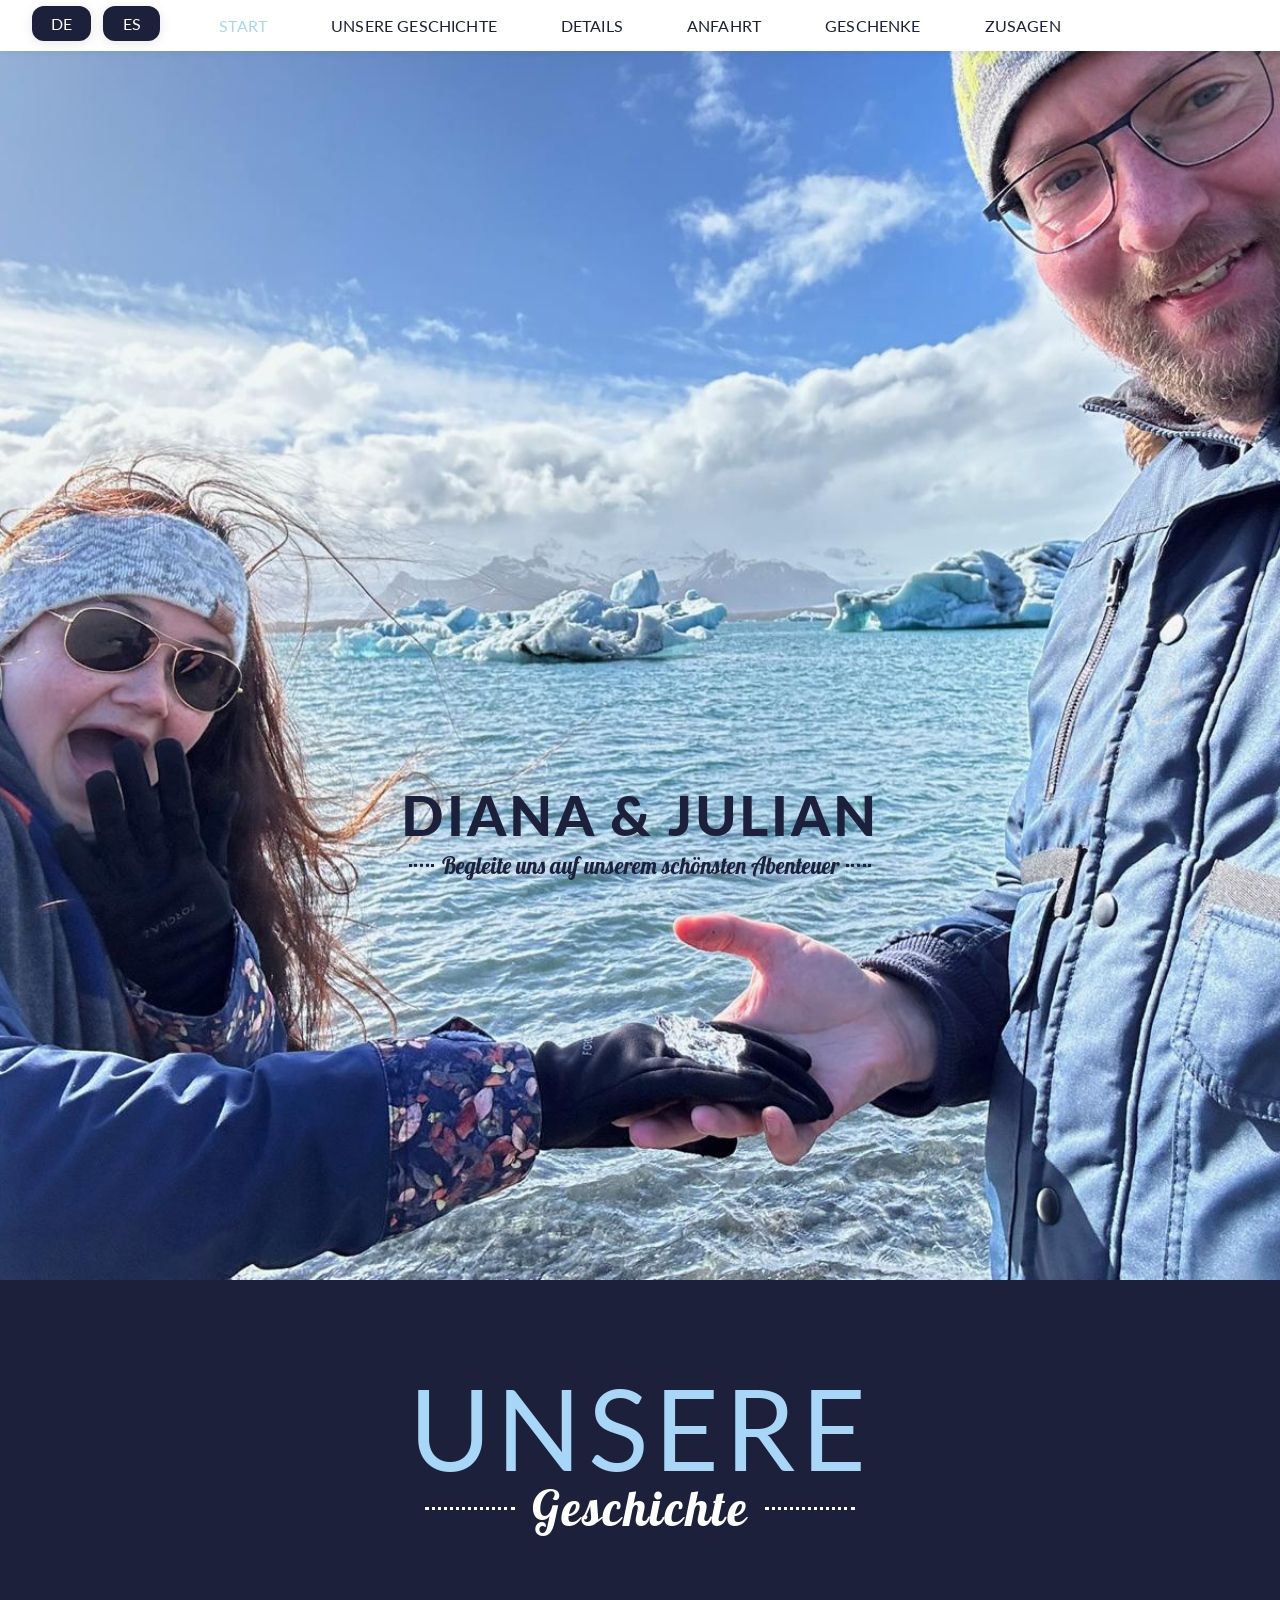
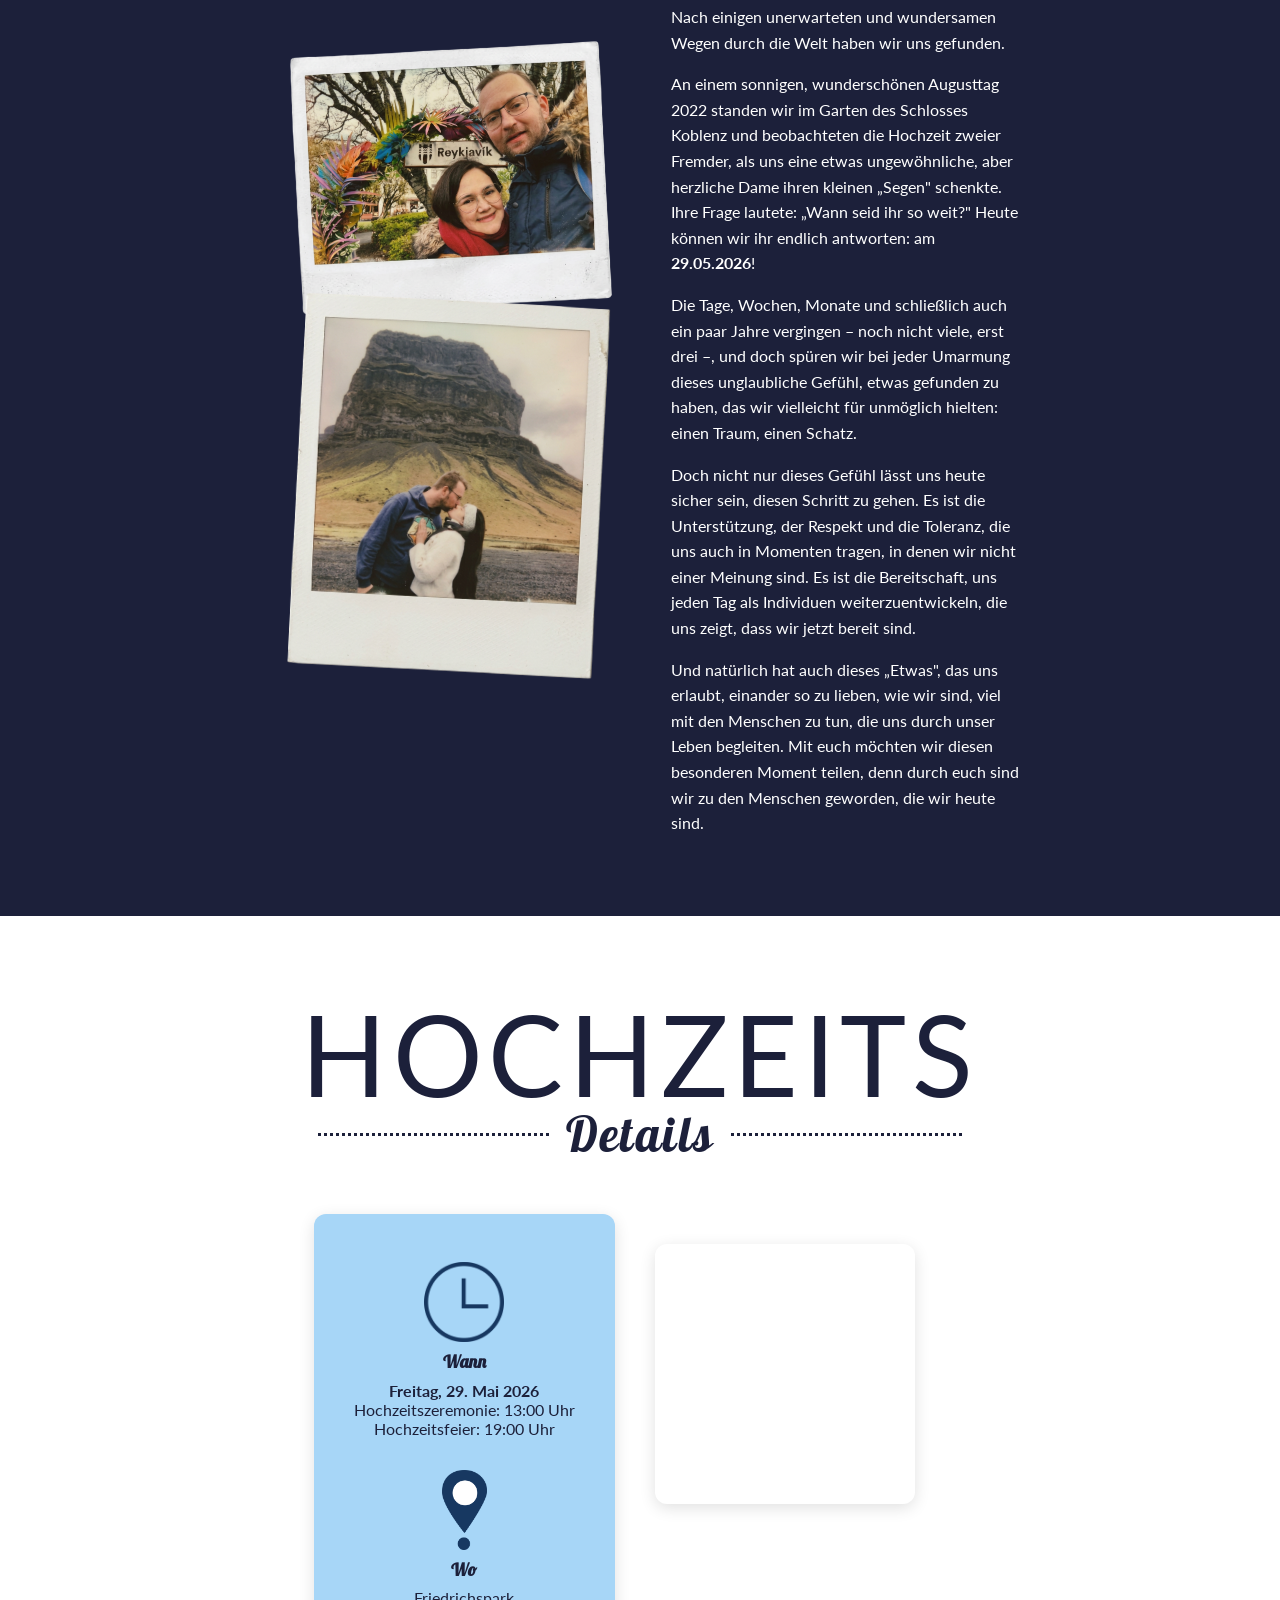
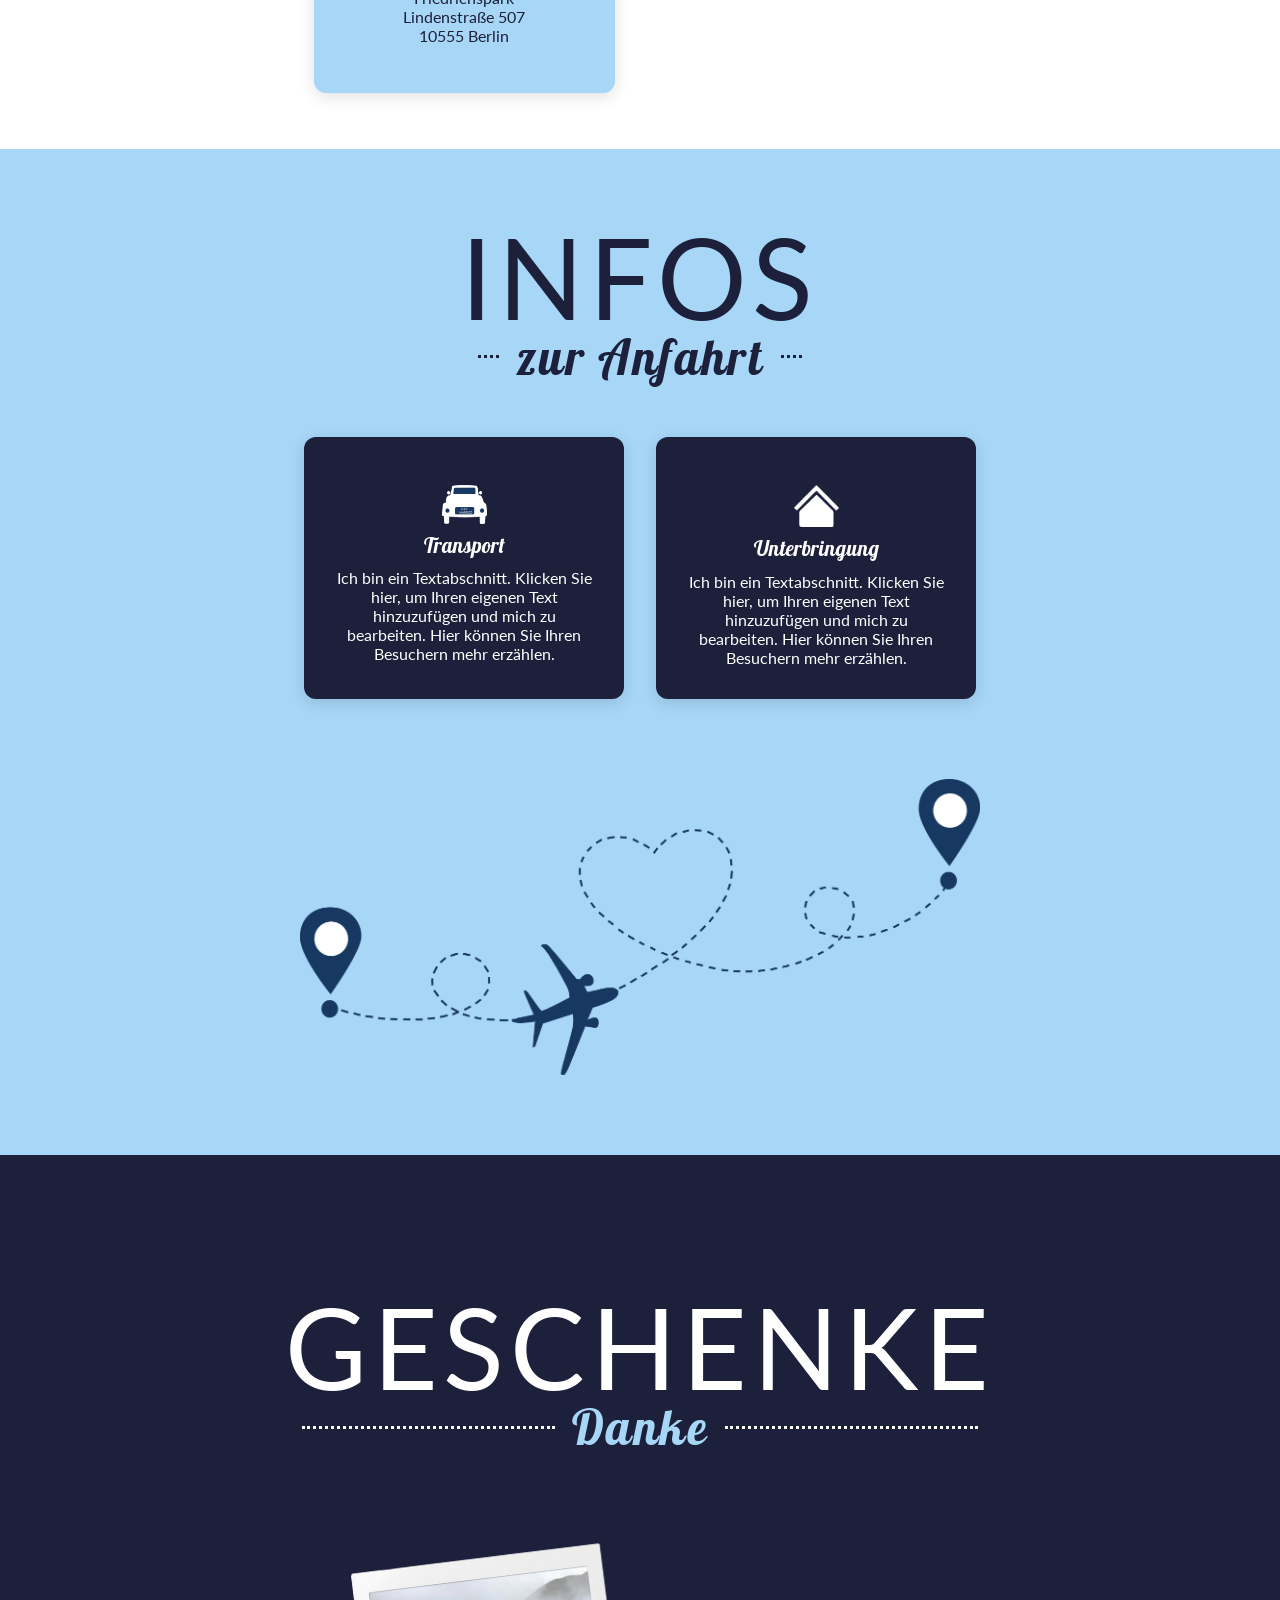
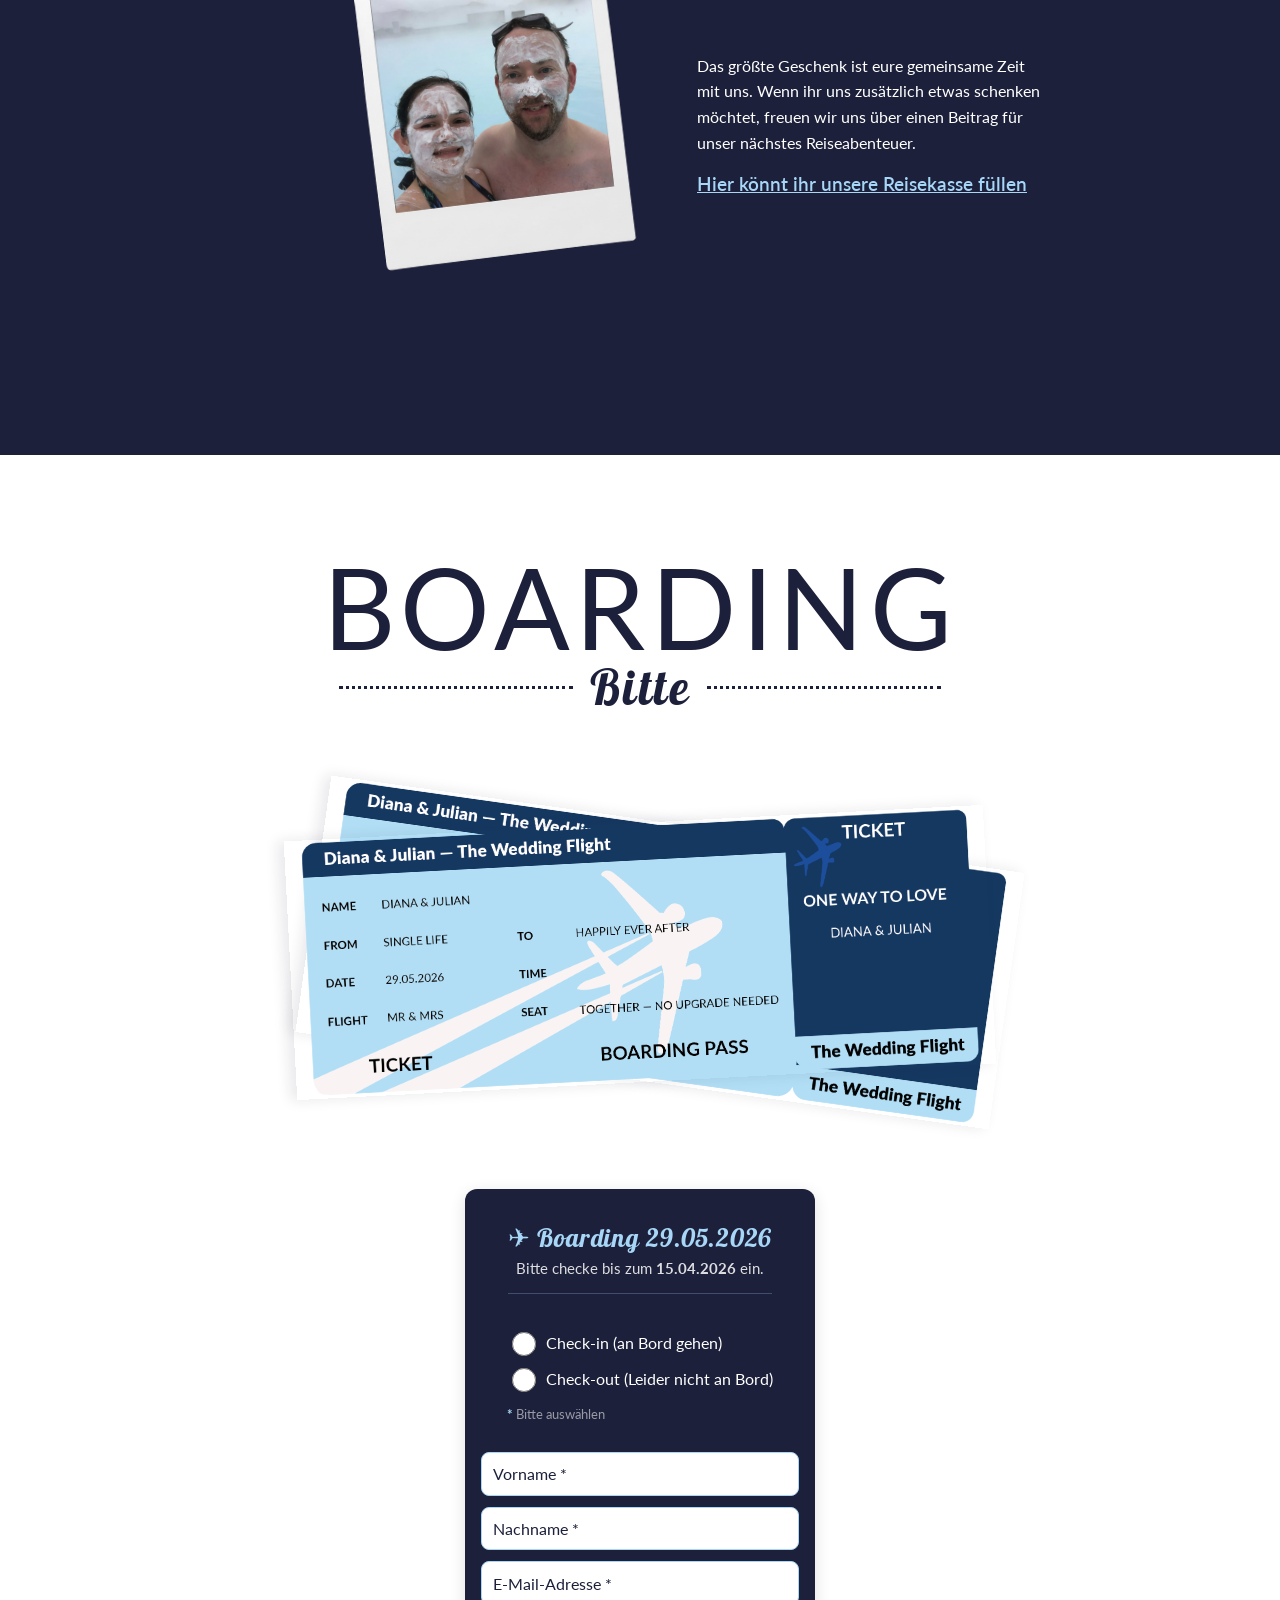
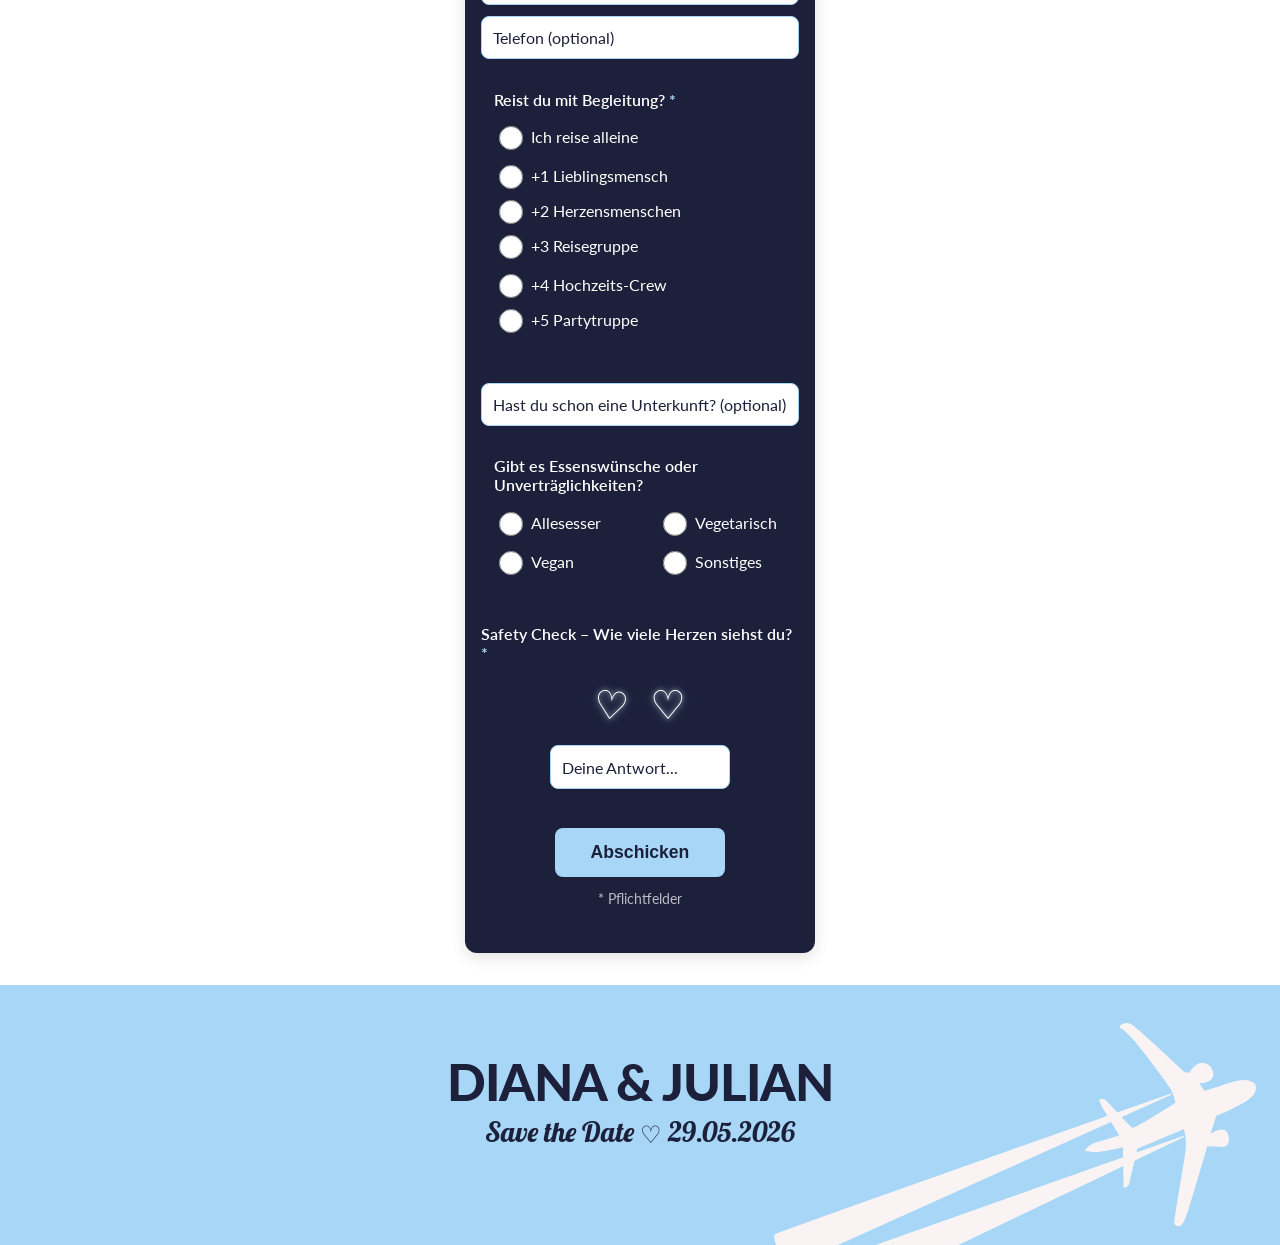
==== commit 49d142a4: "Toast fixed mittig im Viewport, größer, 7s sichtbar; Formular Redesign; Captcha-Bugfix" ====
--- a/index.html
+++ b/index.html
@@ -8,6 +8,7 @@
   <link rel="preconnect" href="https://fonts.gstatic.com" crossorigin>
   <link href="https://fonts.googleapis.com/css2?family=Raleway:ital,wght@0,100..900;1,100..900&family=Parisienne&family=Lobster&family=Lato:wght@100;300;400;700;900&display=swap" rel="stylesheet">
   <link rel="stylesheet" href="./styles/main.css">
+  <!-- Kein externes Captcha nötig -->
 </head>
 <body>
 
@@ -199,7 +200,21 @@
     </div>
     <div class="zusagen-header-gap"></div>
     <div class="zusagen-form-wrapper">
-      <form class="zusagen-form" id="zusagen-form">
+      <form class="zusagen-form" id="zusagen-form" novalidate>
+        <!-- Honeypot: unsichtbar für Menschen, Bots füllen es aus -->
+        <div class="hp-field" aria-hidden="true">
+          <input type="text" name="website" id="hp-website" tabindex="-1" autocomplete="off">
+        </div>
+        <!-- Zeitstempel für Bot-Erkennung (zu schnell = Bot) -->
+        <input type="hidden" name="form_time" id="form-time">
+
+        <!-- Formular-Header -->
+        <div class="zusagen-form-header">
+          <p class="zusagen-form-datum">✈ Boarding 29.05.2026</p>
+          <p class="zusagen-form-frist">Bitte checke bis zum <strong>15.04.2026</strong> ein.</p>
+        </div>
+
+        <!-- Check-in / Check-out -->
         <div class="zusagen-radio-group">
           <label>
             <input type="radio" name="anwesenheit" value="zusage" required>
@@ -209,13 +224,60 @@
             <input type="radio" name="anwesenheit" value="absage">
             <span>Check-out (Leider nicht an Bord)</span>
           </label>
-        </div>
-        <input type="text" placeholder="Vorname" required>
-        <input type="text" placeholder="Nachname" required>
-        <input type="email" placeholder="E-Mail-Adresse" required>
+          <p class="zusagen-radio-pflicht"><span class="pflicht-stern">*</span> Bitte auswählen</p>
+        </div>
+
+        <!-- Persönliche Daten -->
+        <input type="text" id="vorname" name="vorname" placeholder="Vorname *" required>
+        <input type="text" id="nachname" name="nachname" placeholder="Nachname *" required>
+        <input type="email" id="email" name="email" placeholder="E-Mail-Adresse *" required>
         <input type="tel" placeholder="Telefon (optional)">
-        <textarea placeholder="Besondere Hinweise, Wünsche oder Grüße...."></textarea>
+
+        <!-- Begleitpersonen -->
+        <div class="zusagen-begleitung-group">
+          <label class="zusagen-begleitung-label">Reist du mit Begleitung? <span class="pflicht-stern">*</span></label>
+          <div class="zusagen-radio-inline">
+            <label><input type="radio" name="begleitung" value="0" required><span>Ich reise alleine</span></label>
+            <label><input type="radio" name="begleitung" value="1"><span>+1 Lieblingsmensch</span></label>
+          </div>
+          <div class="zusagen-radio-inline">
+            <label><input type="radio" name="begleitung" value="2"><span>+2 Herzensmenschen</span></label>
+          </div>
+          <div class="zusagen-radio-inline">
+            <label><input type="radio" name="begleitung" value="3"><span>+3 Reisegruppe</span></label>
+            <label><input type="radio" name="begleitung" value="4"><span>+4 Hochzeits-Crew</span></label>
+          </div>
+          <div class="zusagen-radio-inline">
+            <label><input type="radio" name="begleitung" value="5"><span>+5 Partytruppe</span></label>
+          </div>
+        </div>
+        <!-- Namen der Begleitpersonen – wird per JS dynamisch eingeblendet -->
+        <div id="begleitung-namen" class="begleitung-namen-wrapper"></div>
+
+        <!-- Unterkunft -->
+        <input type="text" id="unterkunft" name="unterkunft" placeholder="Hast du schon eine Unterkunft? (optional)">
+
+        <!-- Essenswünsche -->
+        <div class="zusagen-essen-group">
+          <label class="zusagen-essen-label">Gibt es Essenswünsche oder Unverträglichkeiten?</label>
+          <div class="zusagen-radio-grid-2">
+            <label><input type="radio" name="essen" value="allesser"><span>Alles­esser</span></label>
+            <label><input type="radio" name="essen" value="vegetarisch"><span>Vegetarisch</span></label>
+            <label><input type="radio" name="essen" value="vegan"><span>Vegan</span></label>
+            <label><input type="radio" name="essen" value="sonstiges"><span>Sonstiges</span></label>
+          </div>
+          <textarea id="essen-sonstiges" name="essen_sonstiges" class="essen-sonstiges-input" placeholder="Was darf's sein?" rows="2" style="display:none;"></textarea>
+        </div>
+
+        <!-- Herzen-Captcha -->
+        <div class="herzen-captcha-wrapper">
+          <label class="herzen-captcha-label">Safety Check – Wie viele Herzen siehst du? <span class="pflicht-stern">*</span></label>
+          <div class="herzen-captcha-display" id="herzen-display" aria-label="Herzen zählen"></div>
+          <input type="number" id="herzen-antwort" class="herzen-captcha-input" placeholder="Deine Antwort..." min="1" max="10" autocomplete="off">
+          <span class="herzen-captcha-error" id="herzen-error"></span>
+        </div>
         <button type="submit">Abschicken</button>
+        <p class="zusagen-pflicht-hinweis">* Pflichtfelder</p>
       </form>
       <!-- Bestätigungs-Toast -->
       <div class="zusagen-toast" id="zusagen-toast">
--- a/styles/main.css
+++ b/styles/main.css
@@ -1525,8 +1525,223 @@
 
 .zusagen-radio-group input[type="radio"] {
   accent-color: #a7d6f7;
-  width: 1.2em;
-  height: 1.2em;
+  width: 1.5em;
+  height: 1.5em;
+}
+
+.zusagen-begleitung-group {
+  display: flex;
+  flex-direction: column;
+  gap: 0.5em;
+  margin-top: 1.2em;
+  margin-bottom: 1.2em;
+  padding-left: 0.8em;
+}
+
+/* Herzen-Captcha */
+.herzen-captcha-wrapper {
+  display: flex;
+  flex-direction: column;
+  gap: 0.5em;
+  margin-top: 1.2em;
+  margin-bottom: 1.2em;
+}
+
+.herzen-captcha-label {
+  font-size: 1em;
+  color: #fff;
+  font-family: 'Lato', Arial, sans-serif;
+  font-weight: 600;
+}
+
+.herzen-captcha-display {
+  display: flex;
+  flex-wrap: wrap;
+  gap: 0.3em;
+  align-items: center;
+  justify-content: center;
+  min-height: 3.5em;
+  padding: 0.6em 0.8em;
+  user-select: none;
+}
+
+.herzen-captcha-herz {
+  display: inline-block;
+  animation: herzPuls 1.6s ease-in-out infinite alternate;
+}
+
+@keyframes herzPuls {
+  from { transform: scale(1) rotate(var(--rot, 0deg)); }
+  to   { transform: scale(1.12) rotate(var(--rot, 0deg)); }
+}
+
+.herzen-captcha-input {
+  background: #fff;
+  color: #1c203a;
+  border: 2px solid #a7d6f7;
+  border-radius: 8px;
+  padding: 0.7em;
+  font-size: 1em;
+  font-family: 'Lato', Arial, sans-serif;
+  width: 100%;
+  box-sizing: border-box;
+  max-width: 180px;
+  display: block;
+  margin: 0 auto;
+}
+
+.herzen-captcha-error {
+  display: none;
+  color: #fff;
+  font-size: 0.9em;
+  font-family: 'Lato', Arial, sans-serif;
+}
+
+
+.pflicht-stern {
+  color: #a7d6f7;
+  font-weight: 700;
+}
+
+.begleitung-namen-wrapper {
+  display: flex;
+  flex-direction: column;
+  gap: 0.6em;
+  margin-bottom: 0.5em;
+}
+
+.begleitung-name-input {
+  background: #fff;
+  color: #1c203a;
+  border: 1px solid #a7d6f7;
+  border-radius: 8px;
+  padding: 0.7em;
+  font-size: 1em;
+  font-family: 'Lato', Arial, sans-serif;
+  width: 100%;
+  box-sizing: border-box;
+}
+
+/* Formular-Header: Datum + Frist */
+.zusagen-form-header {
+  text-align: center;
+  margin-bottom: 1.5em;
+  padding-bottom: 1em;
+  border-bottom: 1px solid rgba(167,214,247,0.25);
+}
+
+.zusagen-form-datum {
+  font-family: 'Lobster', cursive;
+  font-size: 1.6em;
+  color: #a7d6f7;
+  margin: 0 0 0.2em;
+  letter-spacing: 0.03em;
+}
+
+.zusagen-form-frist {
+  font-family: 'Lato', Arial, sans-serif;
+  font-size: 0.95em;
+  color: rgba(255,255,255,0.85);
+  margin: 0;
+}
+
+/* Essen-Sektion */
+.zusagen-essen-group {
+  display: flex;
+  flex-direction: column;
+  gap: 0.5em;
+  margin-top: 1.2em;
+  margin-bottom: 1.2em;
+  padding-left: 0.8em;
+}
+
+.zusagen-essen-label {
+  font-size: 1em;
+  color: #fff;
+  font-family: 'Lato', Arial, sans-serif;
+  font-weight: 600;
+  margin-bottom: 0.4em;
+}
+
+.essen-sonstiges-input {
+  background: #fff;
+  color: #1c203a;
+  border: 1px solid #a7d6f7;
+  border-radius: 8px;
+  padding: 0.7em;
+  font-size: 1em;
+  font-family: 'Lato', Arial, sans-serif;
+  width: 100%;
+  box-sizing: border-box;
+  margin-top: 0.3em;
+}
+
+.zusagen-pflicht-hinweis {
+  color: rgba(255,255,255,0.7);
+  font-size: 0.85em;
+  font-family: 'Lato', Arial, sans-serif;
+  text-align: center;
+  margin: 0.2em 0 1em;
+}
+
+.zusagen-radio-pflicht {
+  font-size: 0.82em;
+  color: rgba(255,255,255,0.55);
+  font-family: 'Lato', Arial, sans-serif;
+  margin: 0.3em 0 0;
+}
+
+.zusagen-begleitung-label {
+  font-size: 1em;
+  color: #fff;
+  font-family: 'Lato', Arial, sans-serif;
+  font-weight: 600;
+  margin-bottom: 0.4em;
+}
+
+.zusagen-radio-inline {
+  display: flex;
+  flex-wrap: wrap;
+  gap: 0.75em 1.4em;
+}
+
+.zusagen-radio-inline label {
+  font-size: 1em;
+  color: #fff;
+  font-family: 'Lato', Arial, sans-serif;
+  display: flex;
+  align-items: center;
+  gap: 0.35em;
+  cursor: pointer;
+}
+
+.zusagen-radio-grid-2 {
+  display: grid;
+  grid-template-columns: 1fr 1fr;
+  gap: 0.75em 1.4em;
+}
+
+.zusagen-radio-grid-2 label {
+  font-size: 1em;
+  color: #fff;
+  font-family: 'Lato', Arial, sans-serif;
+  display: flex;
+  align-items: center;
+  gap: 0.35em;
+  cursor: pointer;
+}
+
+.zusagen-radio-grid-2 input[type="radio"] {
+  accent-color: #a7d6f7;
+  width: 1.5em;
+  height: 1.5em;
+  flex-shrink: 0;
+}
+
+.zusagen-radio-inline input[type="radio"] {
+  accent-color: #a7d6f7;
+  width: 1.5em;
+  height: 1.5em;
 }
 
 .zusagen-form input,
@@ -1555,6 +1770,23 @@
   min-height: 80px;
   resize: vertical;
   font-family: 'Lato', Arial, sans-serif;
+}
+
+/* Honeypot-Feld: für Menschen unsichtbar, für Bots sichtbar */
+.hp-field {
+  position: absolute;
+  left: -9999px;
+  top: -9999px;
+  width: 1px;
+  height: 1px;
+  overflow: hidden;
+  opacity: 0;
+  pointer-events: none;
+}
+
+/* hCaptcha Widget Abstand */
+.h-captcha {
+  margin: 0.5em 0 1em 0;
 }
 
 .zusagen-form button {
@@ -1596,30 +1828,35 @@
 
 /* Toast-Benachrichtigung nach Formular-Absenden */
 .zusagen-toast {
-  display: flex;
-  align-items: center;
-  gap: 0.6em;
+  position: fixed;
+  left: 50%;
+  bottom: 8vh;
+  transform: translateX(-50%) translateY(20px) scale(0.95);
+  z-index: 9999;
+  display: flex;
+  align-items: center;
+  gap: 0.8em;
   background: #1c203a;
   color: #fff;
   border: 2px solid #a7d6f7;
-  border-radius: 14px;
-  padding: 0.9em 1.6em;
-  font-family: 'Lato', Arial, sans-serif;
-  font-size: 1.05em;
+  border-radius: 16px;
+  padding: 1.2em 2em;
+  font-family: 'Lato', Arial, sans-serif;
+  font-size: 1.15em;
   font-weight: 600;
-  box-shadow: 0 6px 24px rgba(28,32,58,0.18);
-  margin-top: 1.2em;
+  box-shadow: 0 8px 40px rgba(28,32,58,0.35);
   opacity: 0;
-  transform: translateY(16px) scale(0.95);
   pointer-events: none;
-  transition: opacity 0.4s ease, transform 0.4s ease;
-  max-width: 340px;
+  transition: opacity 0.45s ease, transform 0.45s ease;
+  max-width: 90vw;
+  width: max-content;
   text-align: center;
+  white-space: nowrap;
 }
 
 .zusagen-toast.sichtbar {
   opacity: 1;
-  transform: translateY(0) scale(1);
+  transform: translateX(-50%) translateY(0) scale(1);
   pointer-events: auto;
 }
 
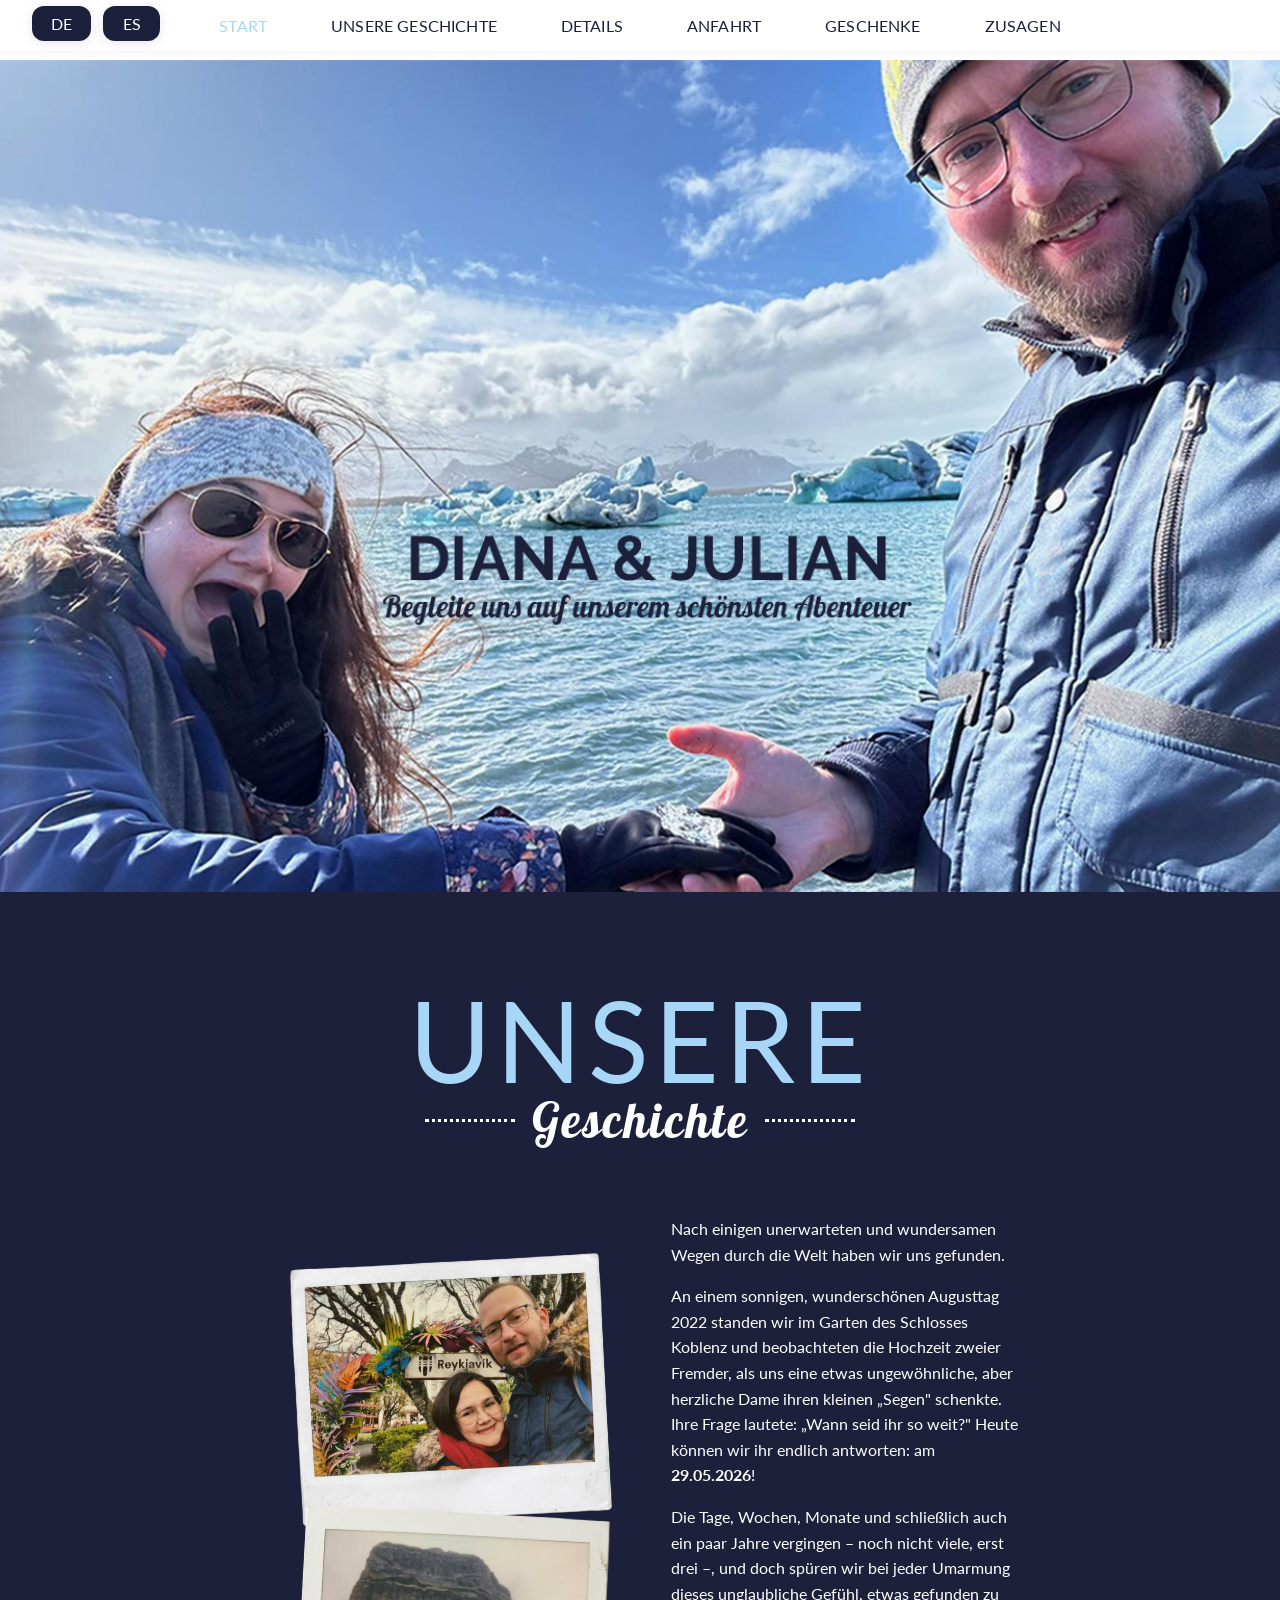
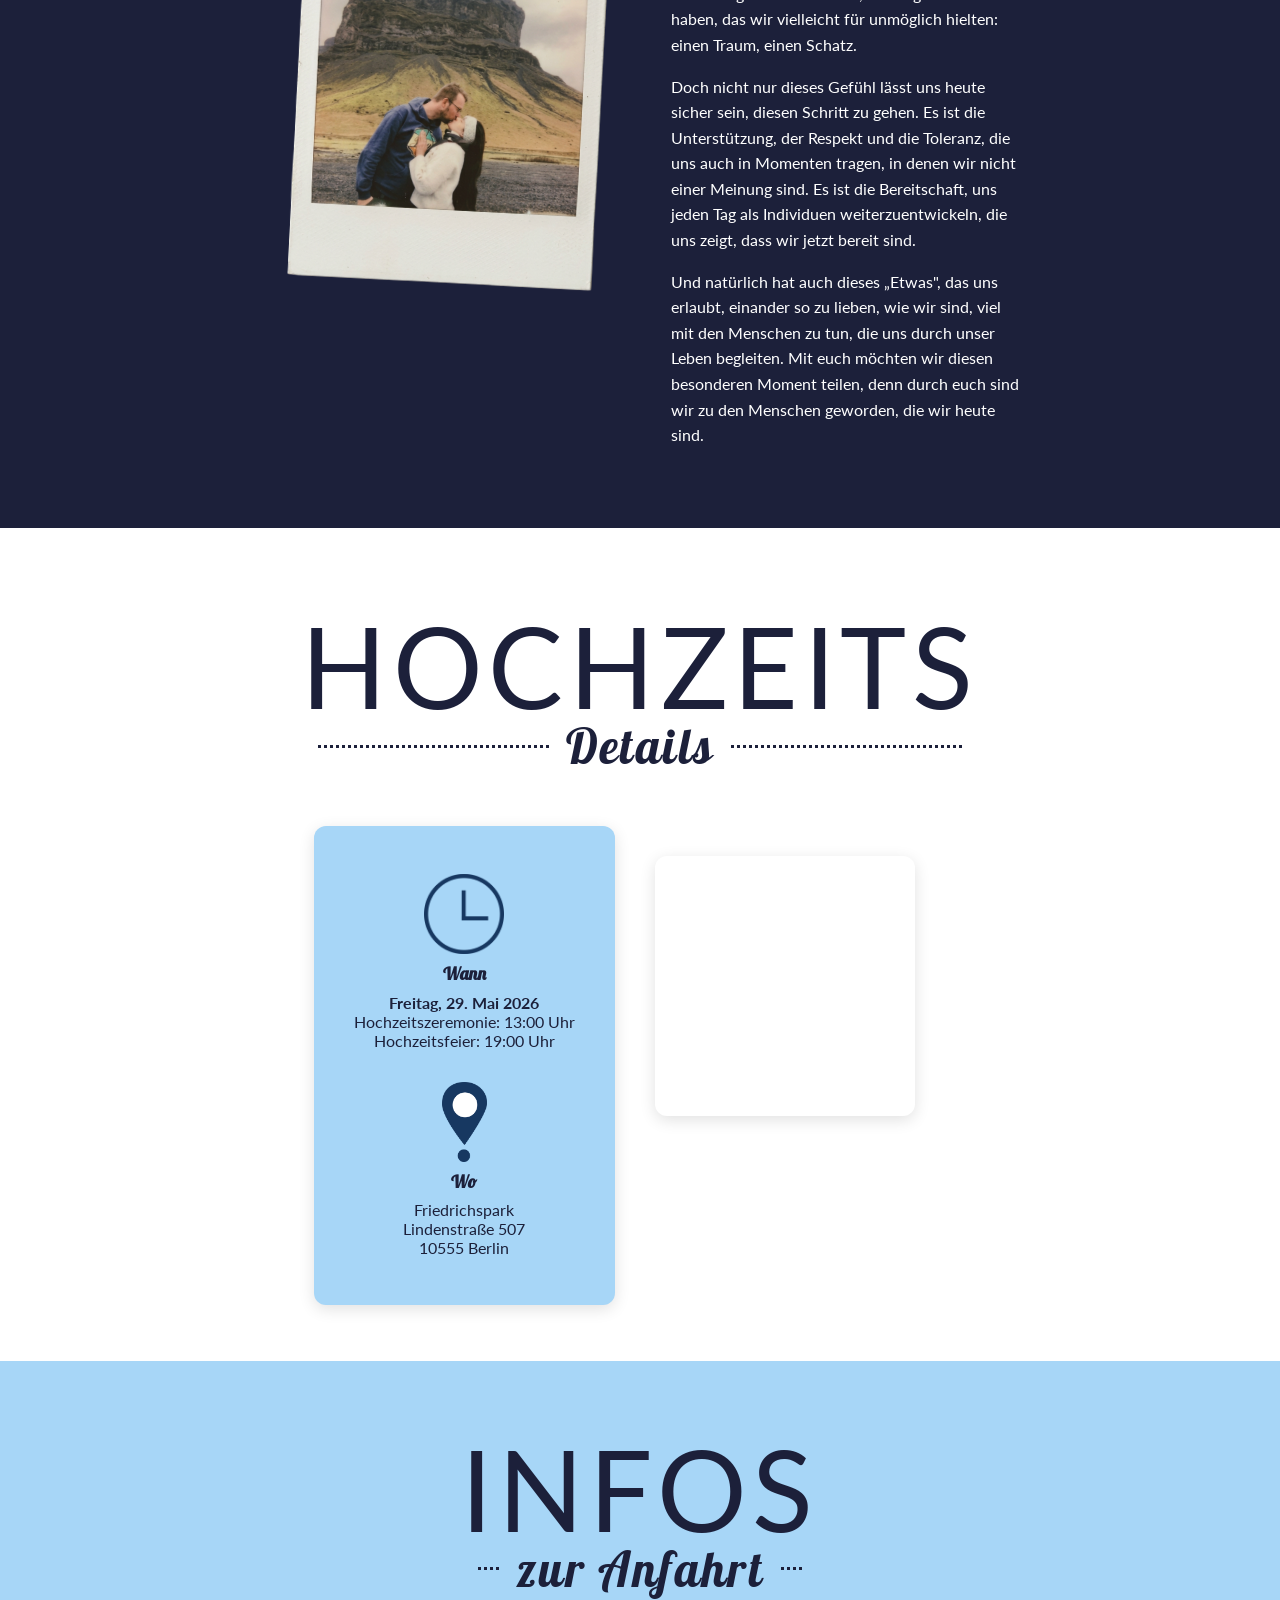
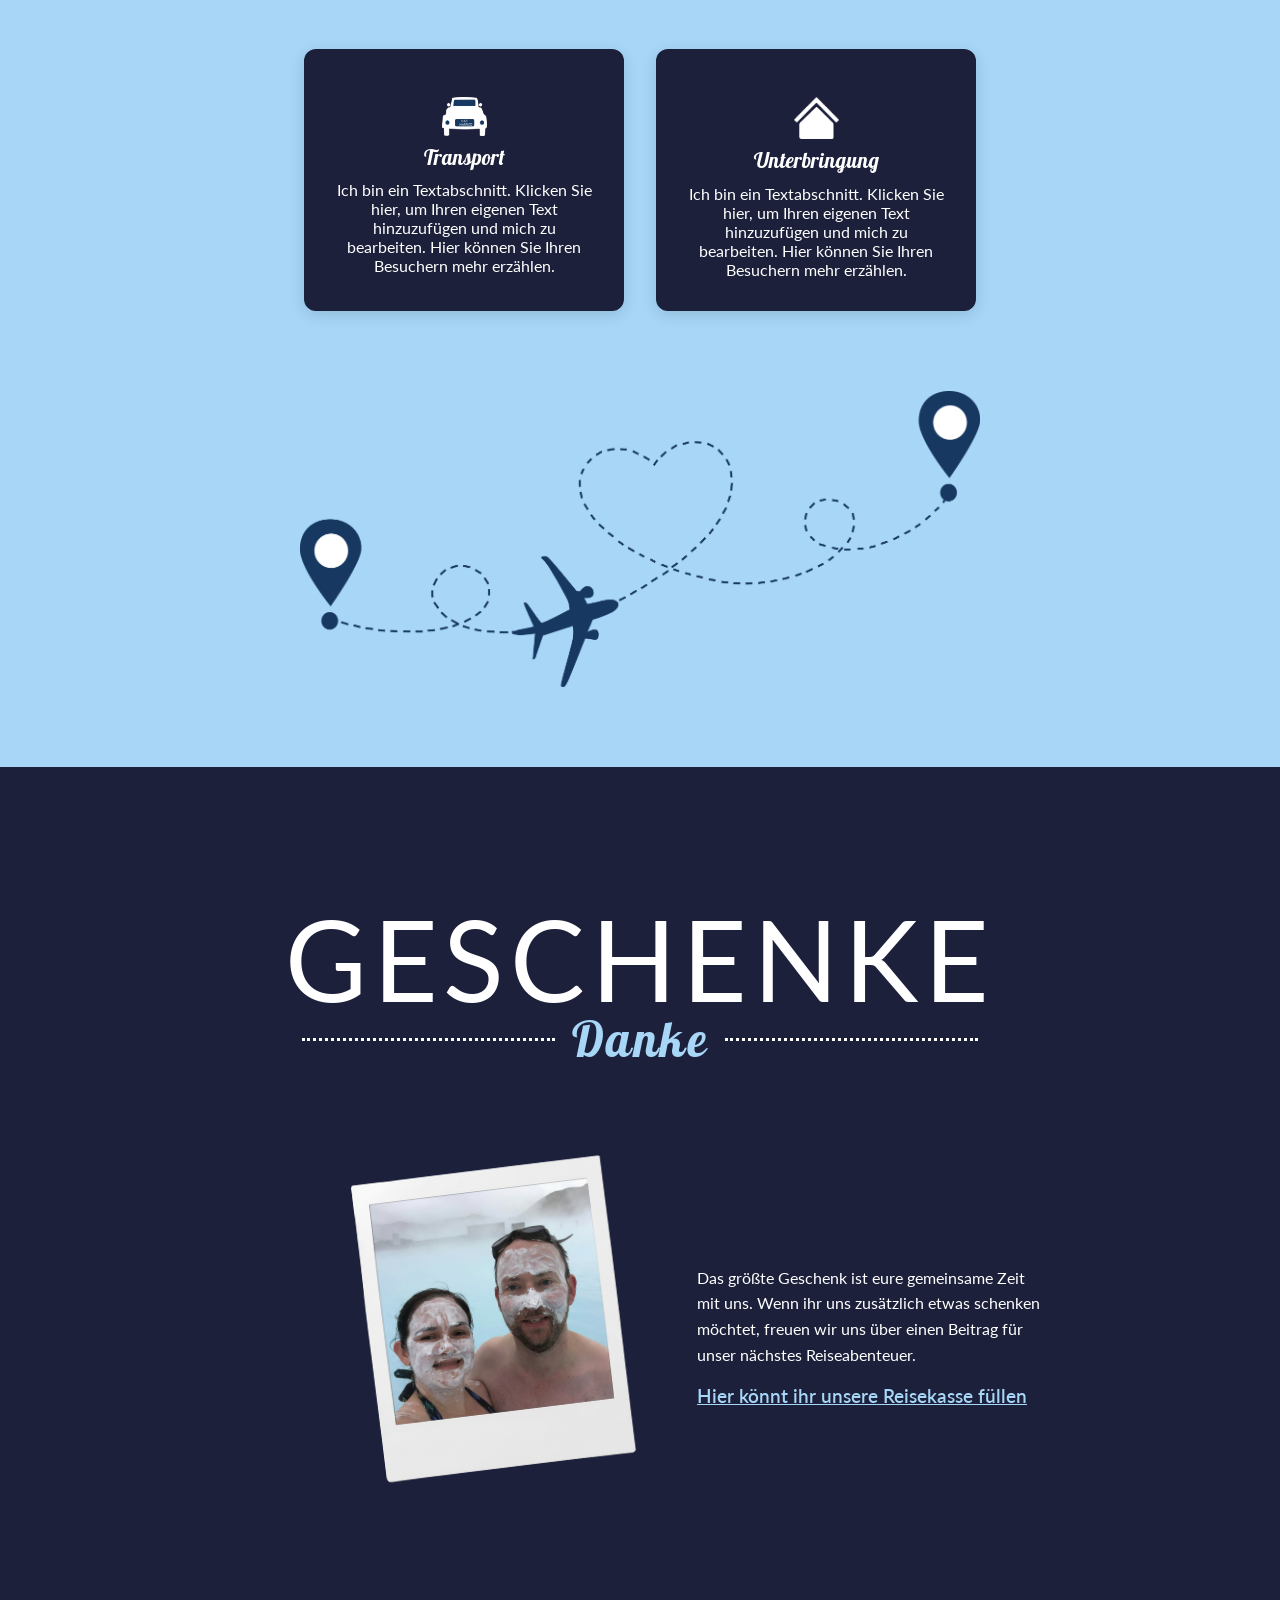
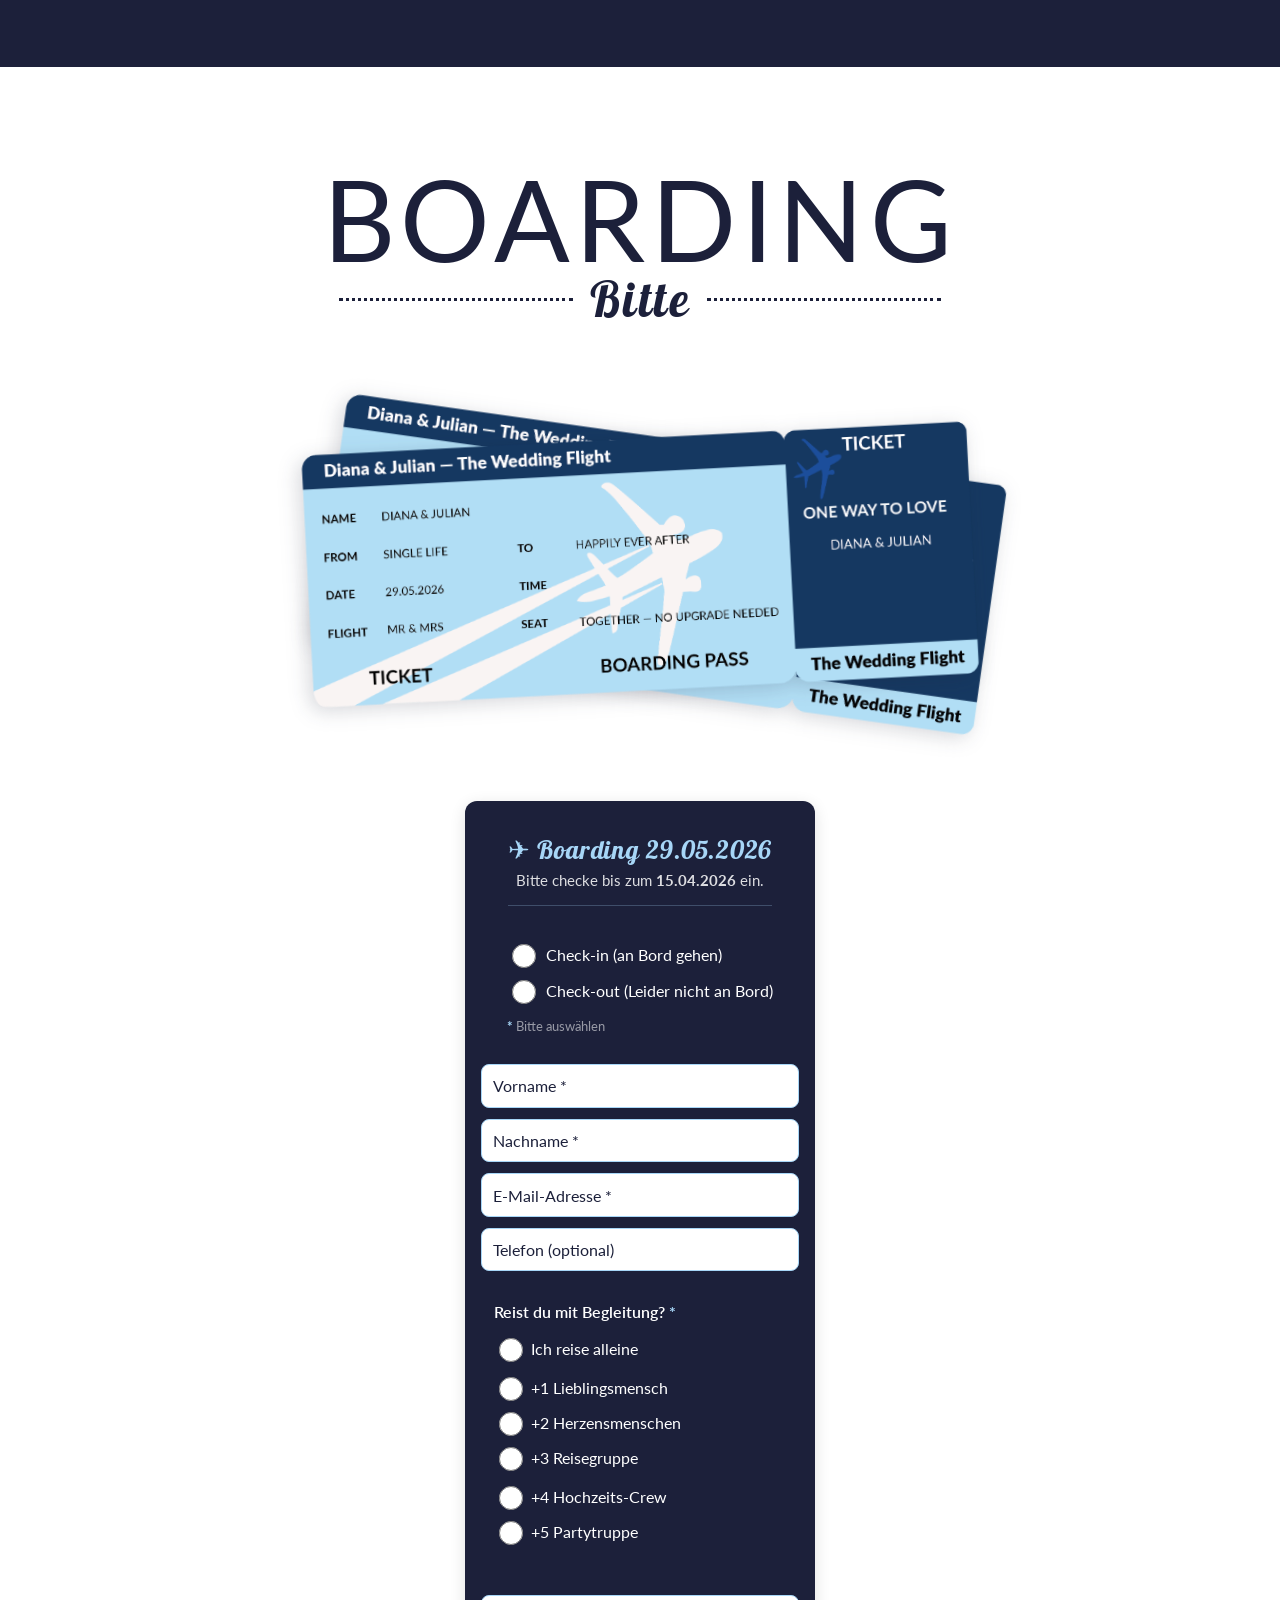
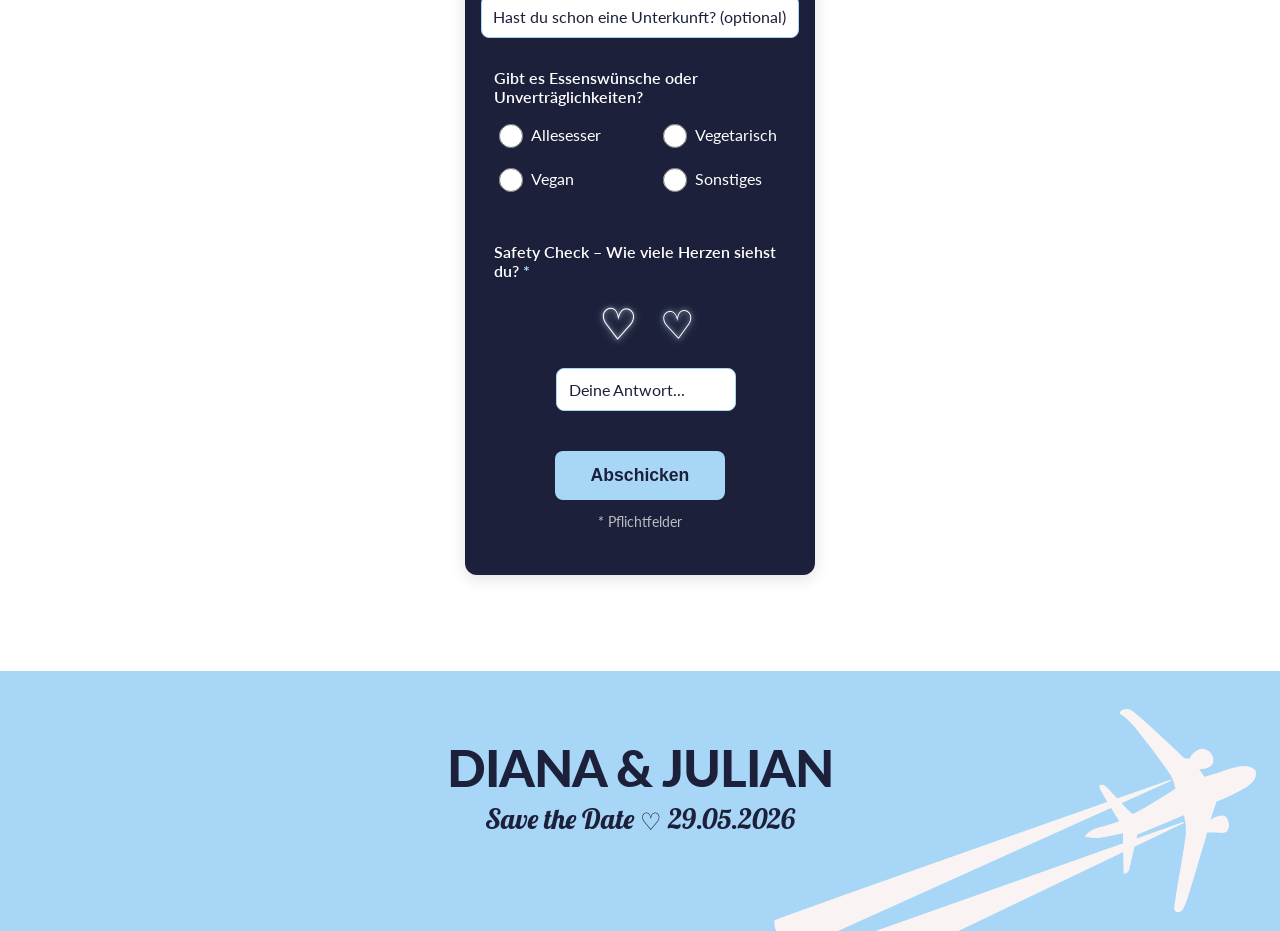
==== commit 368f0221: "Hero: doppelte Headline entfernt (root index.html), PHP-Mailer + fetch fertig für Ionos" ====
--- a/index.html
+++ b/index.html
@@ -37,18 +37,8 @@
   </nav>
 
   <!-- HERO -->
-  <div class="hero" id="start">
+  <div class="hero" id="start" role="img" aria-label="Diana und Julian – Begleite uns auf unserem schönsten Abenteuer">
     <div class="hero-bg"></div>
-    <div class="hero-text">
-      <div class="geschichte-headline-strich hero-headline">
-        <span class="geschichte-title hero-title">DIANA &amp; JULIAN</span>
-        <span class="geschichte-title-2 lobster-regular hero-title-2">
-          <span class="geschichte-dots-inline hero-dots"></span>
-          <span class="hero-subtitle-text">Begleite uns auf unserem schönsten Abenteuer</span>
-          <span class="geschichte-dots-inline hero-dots"></span>
-        </span>
-      </div>
-    </div>
   </div>
 
   <!-- GESCHICHTE -->
--- a/styles/main.css
+++ b/styles/main.css
@@ -117,6 +117,7 @@
   margin: 0;
   font-family: 'Lato', Arial, sans-serif;
   background: #fff;
+  overflow-x: hidden;
 }
 
 section {
@@ -340,6 +341,11 @@
 }
 
 @media (max-width: 600px) {
+  .navigation {
+    background: transparent;
+    box-shadow: none;
+  }
+
   .burger {
     left: 1em;
     right: auto;
@@ -419,10 +425,11 @@
 .hero {
   font-family: 'Raleway', Arial, sans-serif;
   position: relative;
-  width: 100vw;
+  width: 100%;
   min-height: 75vw;
-  max-width: 100vw;
+  max-width: 100%;
   overflow: hidden;
+  margin-top: 60px;
   margin-bottom: 0;
   padding-bottom: 0;
 }
@@ -433,10 +440,10 @@
   left: 0;
   right: 0;
   bottom: 0;
-  width: 100vw;
+  width: 100%;
   height: 100%;
   background-color: transparent;
-  background-image: url('../assets/PHOTO-2026-03-18-23-07-55.jpg');
+  background-image: url('../assets/heron_image_desktop.png');
   background-size: cover;
   background-position: center center;
   background-repeat: no-repeat;
@@ -499,27 +506,25 @@
 
 @media (min-width: 901px) {
   .hero {
-    min-height: 100vw;
-    height: 100vw;
-    max-height: 100vw;
+    min-height: 65vw;
+    height: 65vw;
+    max-height: 65vw;
     aspect-ratio: unset;
   }
 
   .hero-bg {
-    background-image: url('../assets/PHOTO-2026-03-18-23-07-55.jpg');
+    background-image: url('../assets/heron_image_desktop.png');
     background-size: cover;
     background-position: center top;
     background-repeat: no-repeat;
-    min-height: 100vw;
-    height: 100vw;
+    min-height: 65vw;
+    height: 65vw;
   }
 }
 
 @media (min-width: 601px) and (max-width: 900px) {
   .hero-bg {
-    background-image: url('../assets/hero_image_mobil.png');
-    background-size: cover;
-    background-position: center 20%;
+    background-image: url('../assets/heron_image_tablet.png');
   }
 }
 
@@ -528,13 +533,14 @@
     min-height: 120vw;
     height: 120vw;
     max-height: 120vw;
+    margin-top: 0;
   }
 
   .hero-bg {
     min-height: 120vw;
     height: 120vw;
     max-height: 120vw;
-    background-image: url('../assets/hero_image_mobil.png');
+    background-image: url('../assets/hero_image_mobil_2.png');
     background-size: cover;
     background-position: center top;
   }
@@ -792,22 +798,26 @@
 
 @media (max-width: 400px) {
   .geschichte-title {
+    font-size: clamp(2.6rem, 14vw, 3.2rem);
     letter-spacing: 0;
     white-space: nowrap;
   }
 
   .geschichte-title-2 {
+    font-size: clamp(1.5rem, 7vw, 1.9rem);
     white-space: nowrap;
   }
 }
 
 @media (max-width: 300px) {
   .geschichte-title {
+    font-size: clamp(2.2rem, 13vw, 2.8rem);
     letter-spacing: 0;
     white-space: nowrap;
   }
 
   .geschichte-title-2 {
+    font-size: clamp(1.3rem, 6.5vw, 1.6rem);
     white-space: nowrap;
   }
 
@@ -1420,7 +1430,7 @@
   min-height: 100vh;
   width: 100vw;
   max-width: 100vw;
-  padding: 0 0 2em 0;
+  padding: 0 0 6em 0;
   overflow-x: hidden;
   display: flex;
   flex-direction: column;
@@ -1457,7 +1467,7 @@
   border-radius: 0;
   margin-bottom: 2em;
   display: block;
-  box-shadow: -6px 0 14px rgba(28, 32, 58, 0.10);
+  filter: drop-shadow(-4px 4px 10px rgba(28, 32, 58, 0.18));
 }
 
 .bordkarte-front {
@@ -1545,6 +1555,7 @@
   gap: 0.5em;
   margin-top: 1.2em;
   margin-bottom: 1.2em;
+  padding-left: 0.8em;
 }
 
 .herzen-captcha-label {
@@ -1601,6 +1612,7 @@
 .pflicht-stern {
   color: #a7d6f7;
   font-weight: 700;
+  white-space: nowrap;
 }
 
 .begleitung-namen-wrapper {
@@ -1636,6 +1648,10 @@
   color: #a7d6f7;
   margin: 0 0 0.2em;
   letter-spacing: 0.03em;
+  display: flex;
+  align-items: center;
+  justify-content: center;
+  gap: 0.3em;
 }
 
 .zusagen-form-frist {
@@ -1718,7 +1734,7 @@
 .zusagen-radio-grid-2 {
   display: grid;
   grid-template-columns: 1fr 1fr;
-  gap: 0.75em 1.4em;
+  gap: 1.1em 1.4em;
 }
 
 .zusagen-radio-grid-2 label {
@@ -1830,7 +1846,7 @@
 .zusagen-toast {
   position: fixed;
   left: 50%;
-  bottom: 8vh;
+  bottom: 14vh;
   transform: translateX(-50%) translateY(20px) scale(0.95);
   z-index: 9999;
   display: flex;
@@ -1840,7 +1856,7 @@
   color: #fff;
   border: 2px solid #a7d6f7;
   border-radius: 16px;
-  padding: 1.2em 2em;
+  padding: 1.2em 1.6em;
   font-family: 'Lato', Arial, sans-serif;
   font-size: 1.15em;
   font-weight: 600;
@@ -1848,10 +1864,28 @@
   opacity: 0;
   pointer-events: none;
   transition: opacity 0.45s ease, transform 0.45s ease;
-  max-width: 90vw;
-  width: max-content;
+  max-width: min(90vw, 480px);
+  width: auto;
   text-align: center;
-  white-space: nowrap;
+  white-space: normal;
+  word-break: break-word;
+  box-sizing: border-box;
+}
+
+@media (max-width: 400px) {
+  .zusagen-toast {
+    font-size: 0.92em;
+    padding: 0.85em 1em;
+    gap: 0.5em;
+    border-radius: 12px;
+    max-width: 92vw;
+  }
+  .zusagen-toast-icon {
+    font-size: 1em;
+  }
+  .toast-flugzeug-svg {
+    width: 1.5em;
+  }
 }
 
 .zusagen-toast.sichtbar {
@@ -1871,6 +1905,13 @@
   width: 2.2em;
   height: auto;
   filter: drop-shadow(0 0 4px rgba(255,255,255,0.7));
+}
+
+.formular-flugzeug-svg {
+  width: 1.1em;
+  height: auto;
+  flex-shrink: 0;
+  filter: drop-shadow(0 0 3px rgba(167,214,247,0.7));
 }
 
 @media (min-width: 900px) {
@@ -1890,11 +1931,11 @@
   }
 
   .zusagen-header-gap {
-    height: 1em;
+    height: 0.3em;
   }
 
   .zusagen-bordkarte-wrapper {
-    margin-top: 8em;
+    margin-top: 4em;
   }
 
   .bordkarte-img {
@@ -2087,9 +2128,12 @@
   .details-content,
   .anfahrt-boxes,
   .geschenke-content,
-  .zusagen-bordkarte-wrapper,
+  .zusagen-bordkarte-wrapper {
+    margin-top: 2rem;
+  }
+
   .zusagen-form-wrapper {
-    margin-top: 2rem;
+    margin-top: 0.5rem;
   }
 
   /* Details: Abstand zwischen details-info und Map */
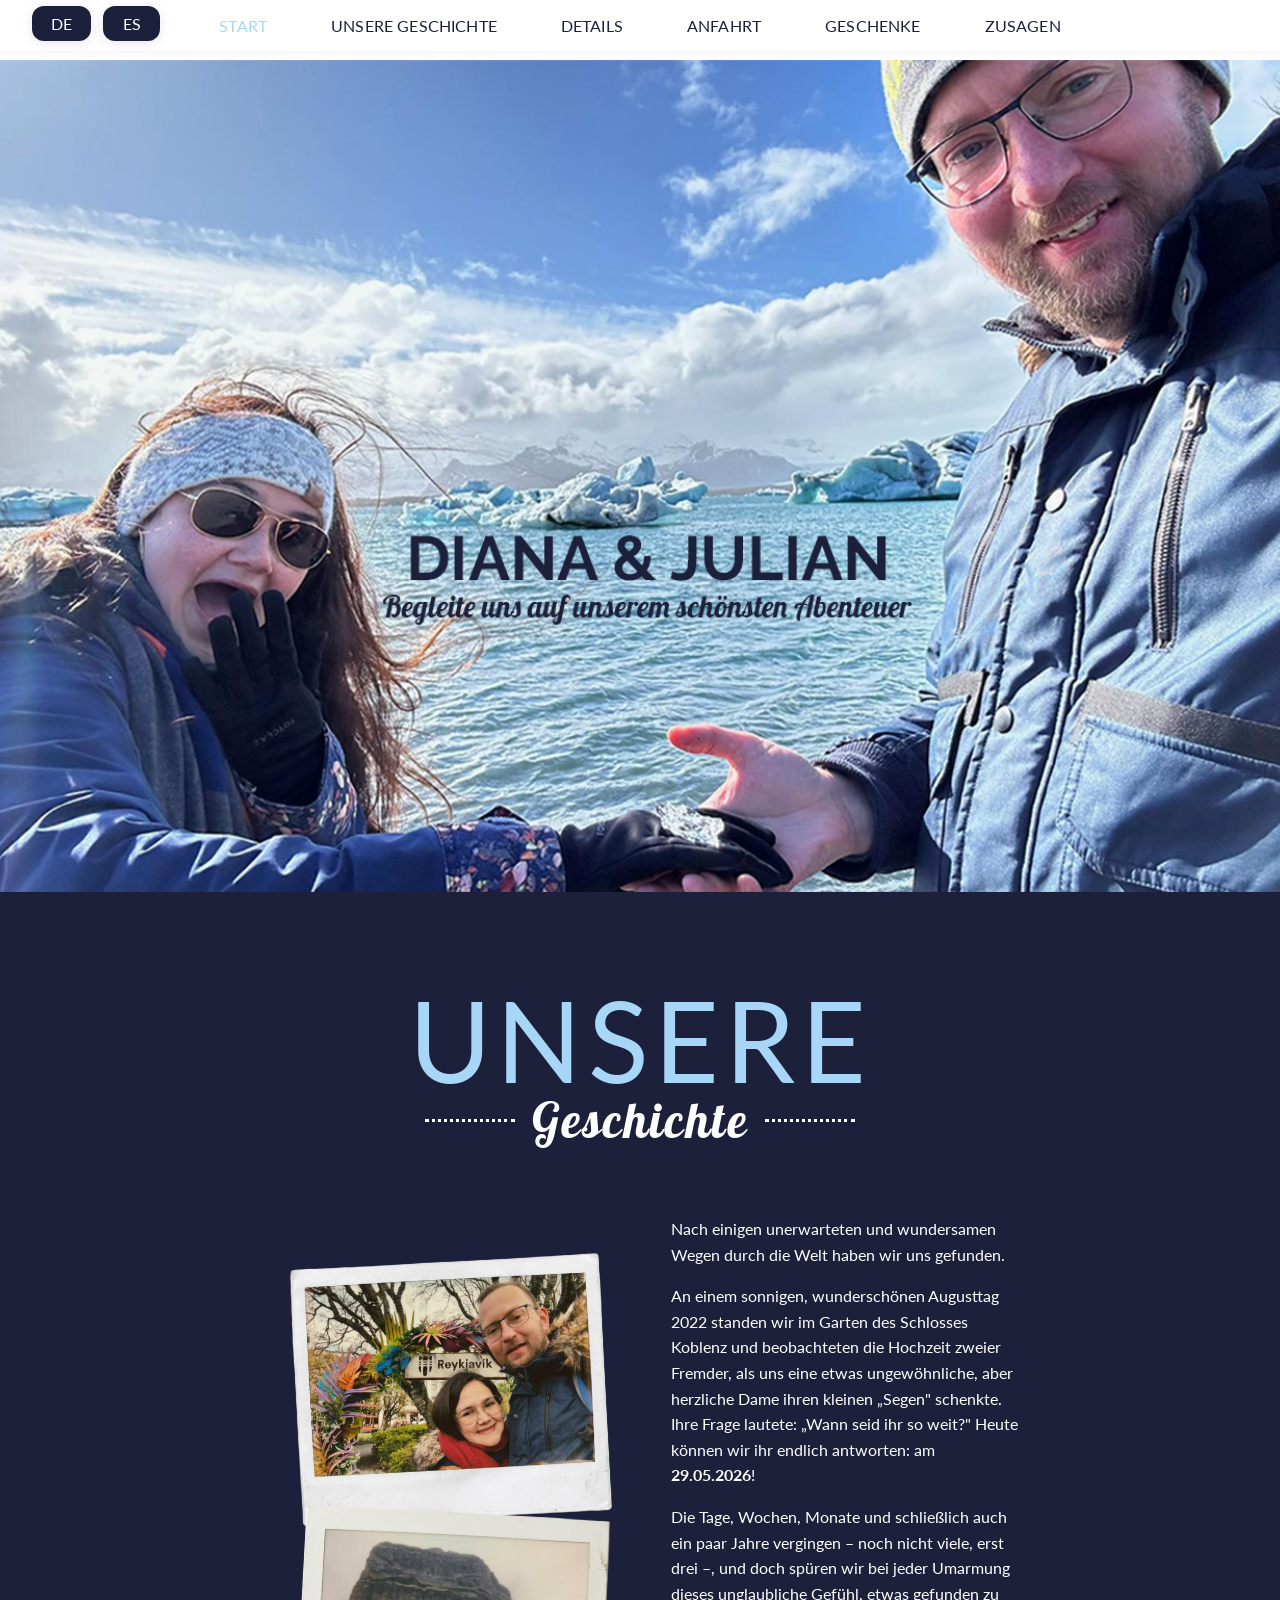
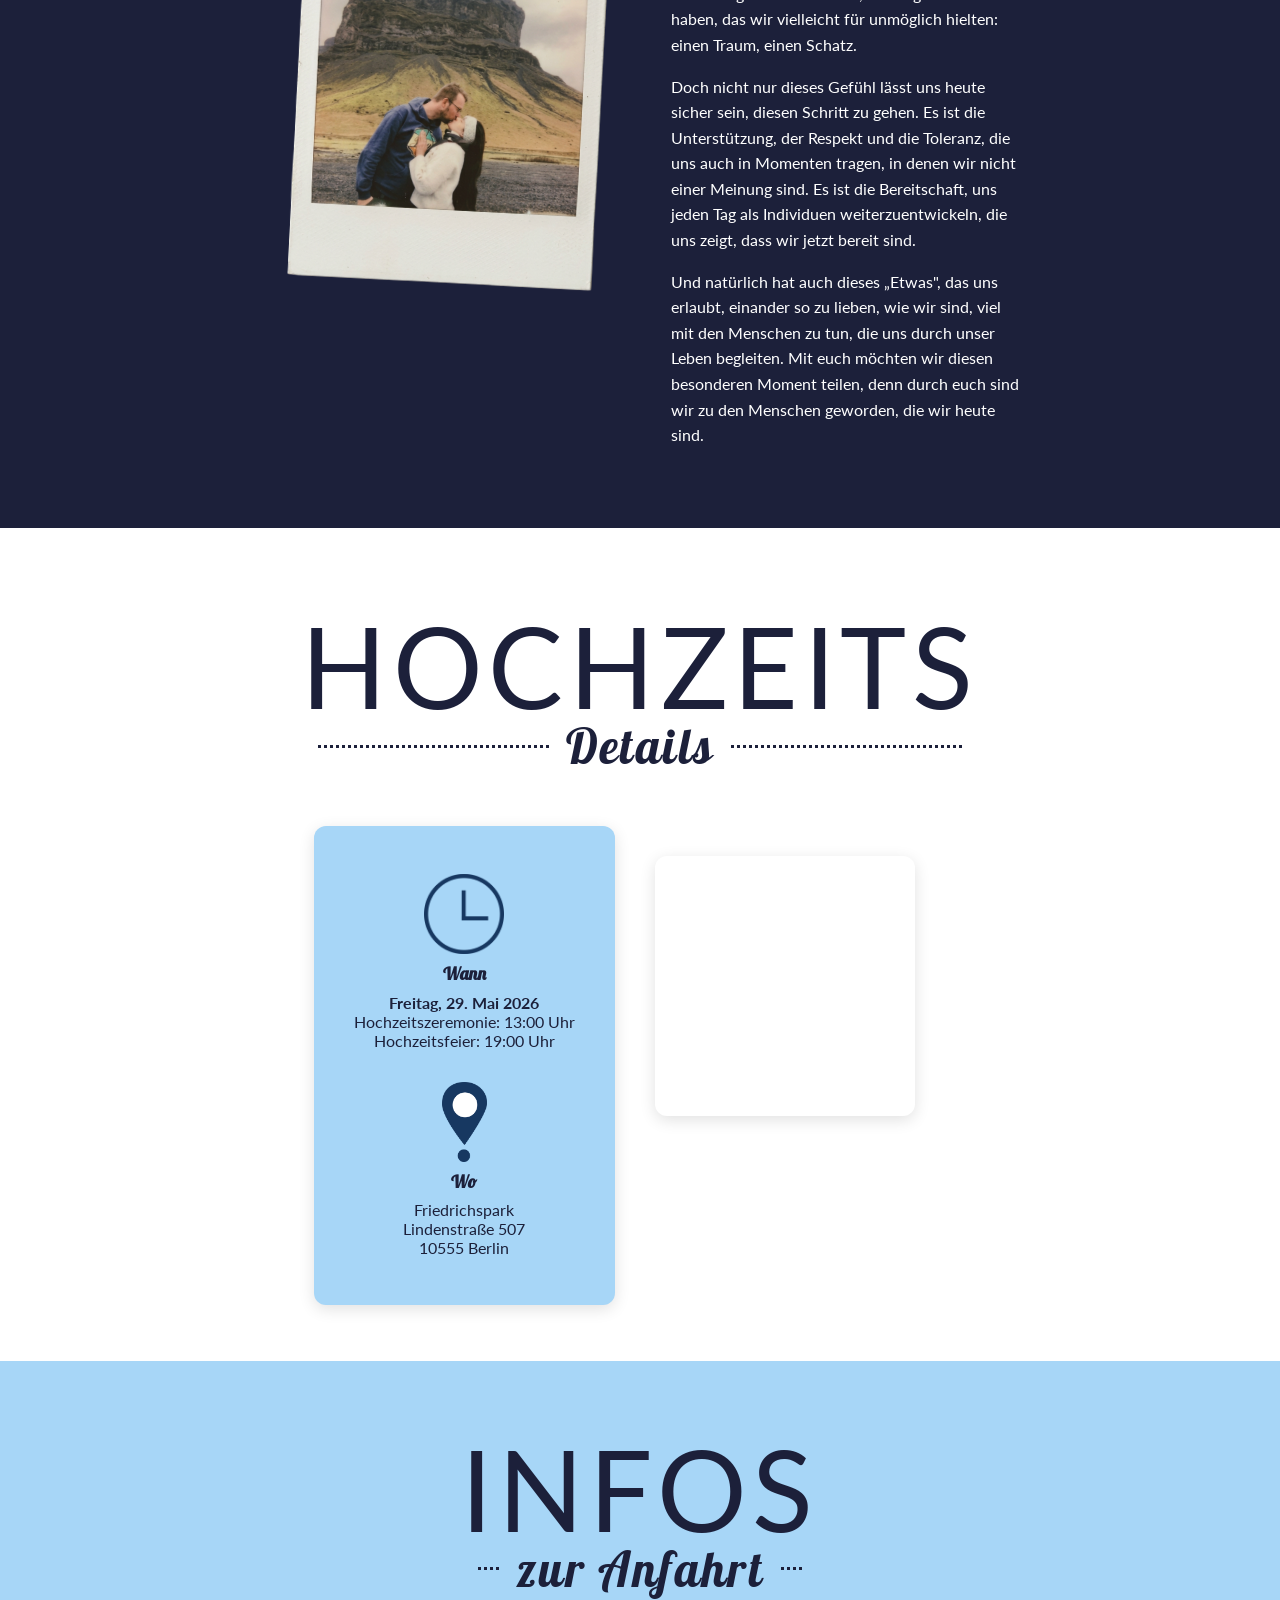
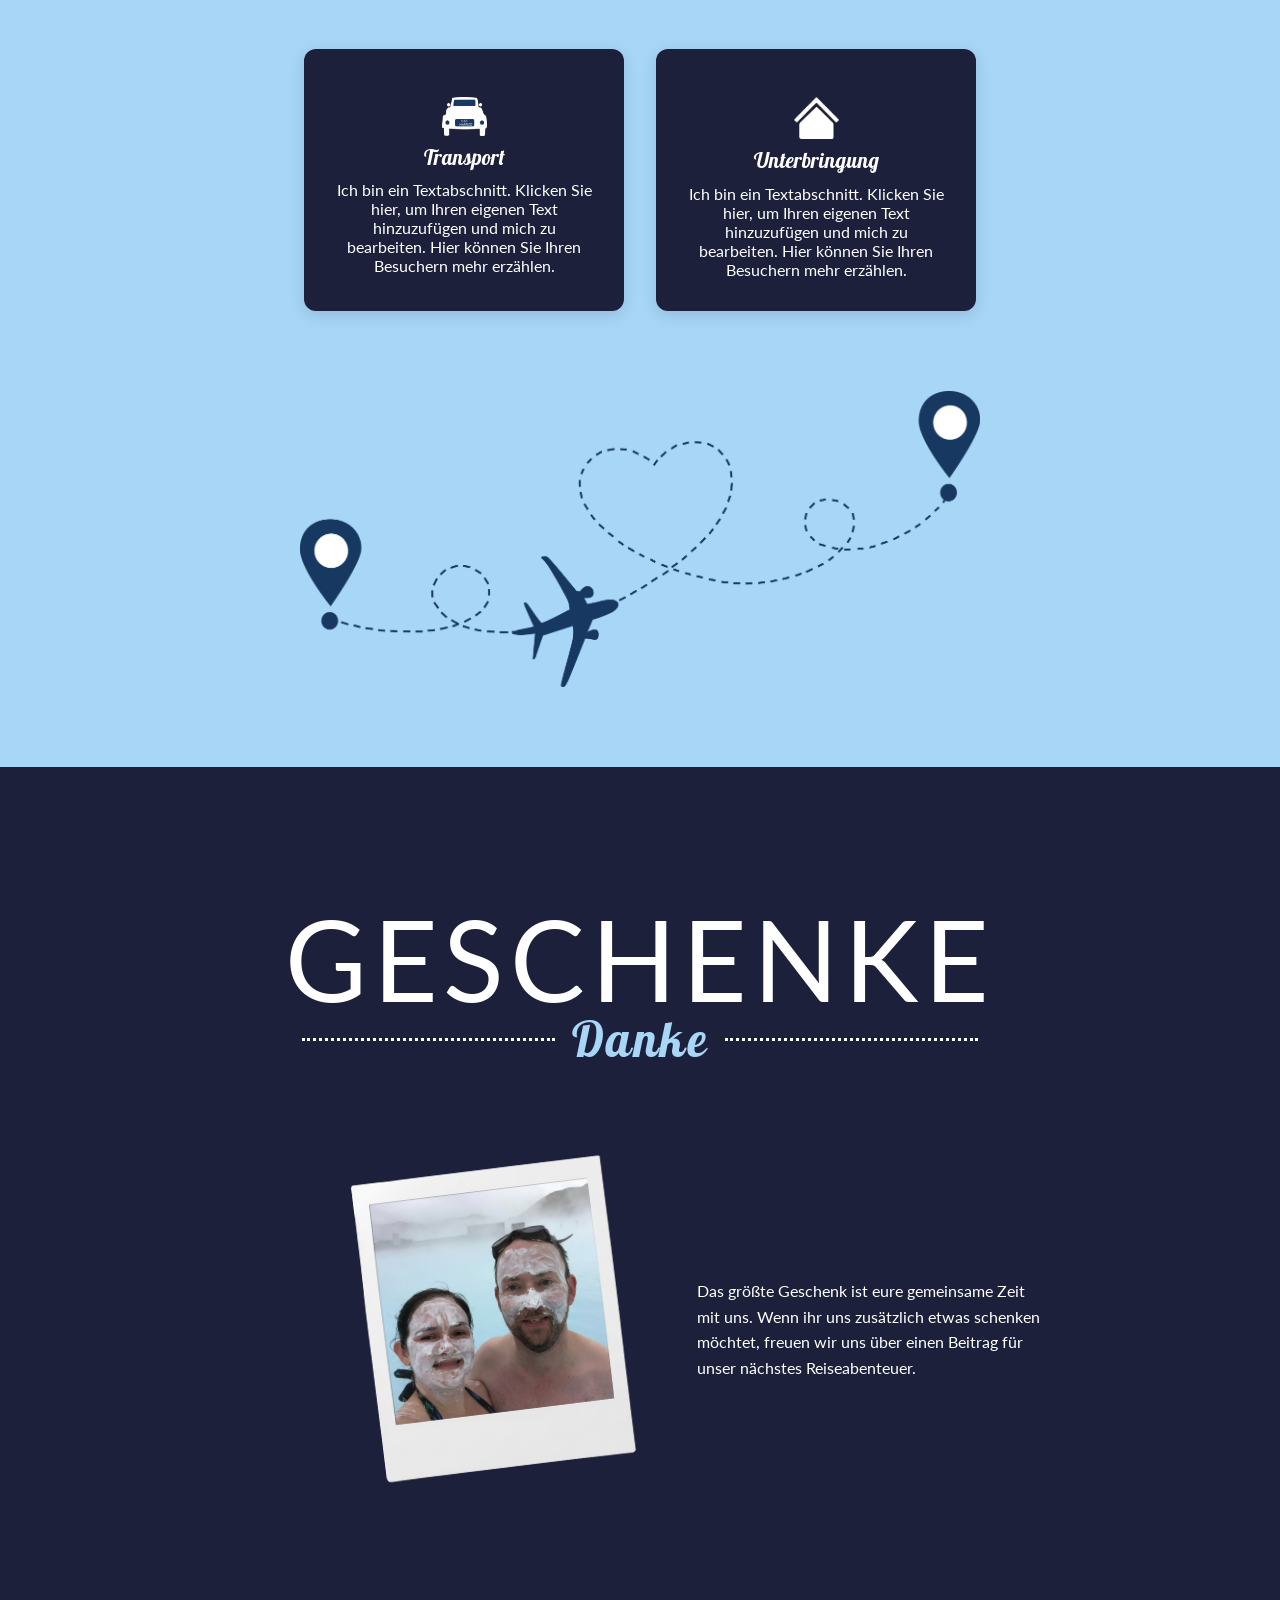
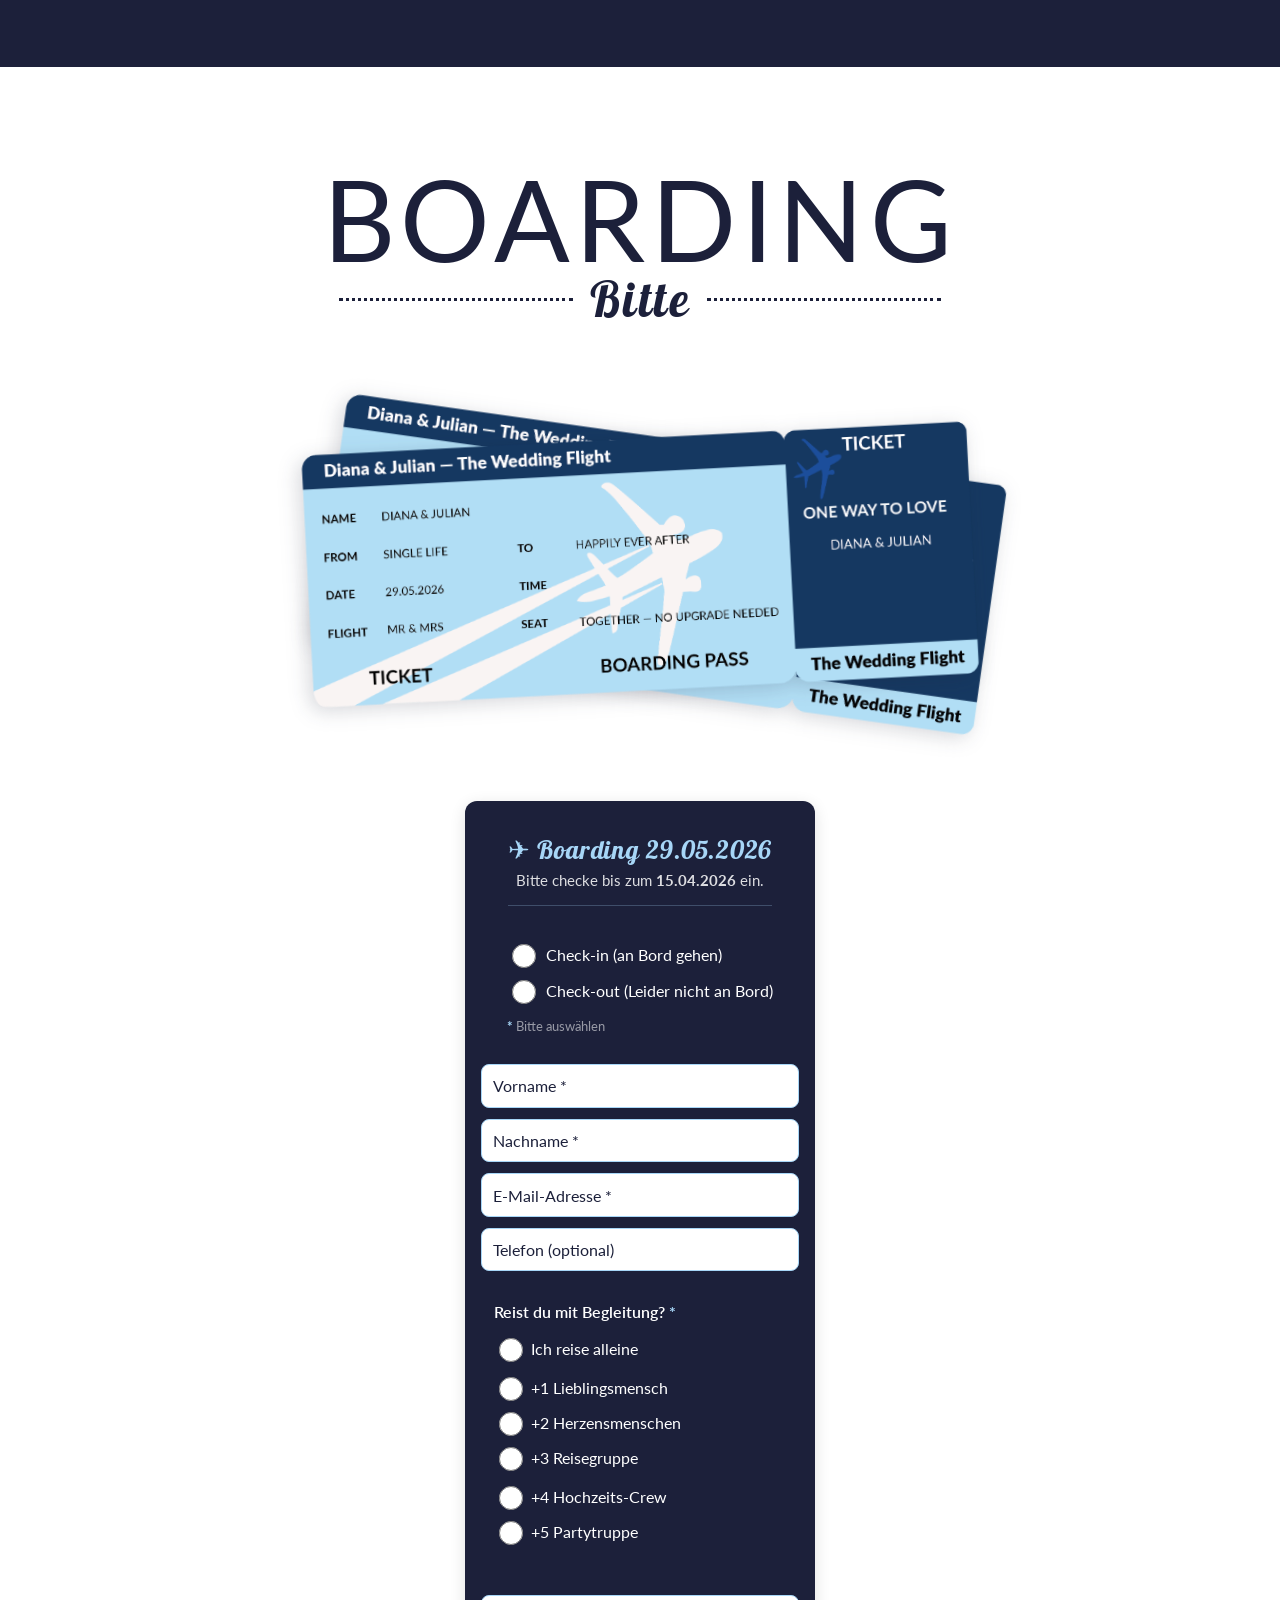
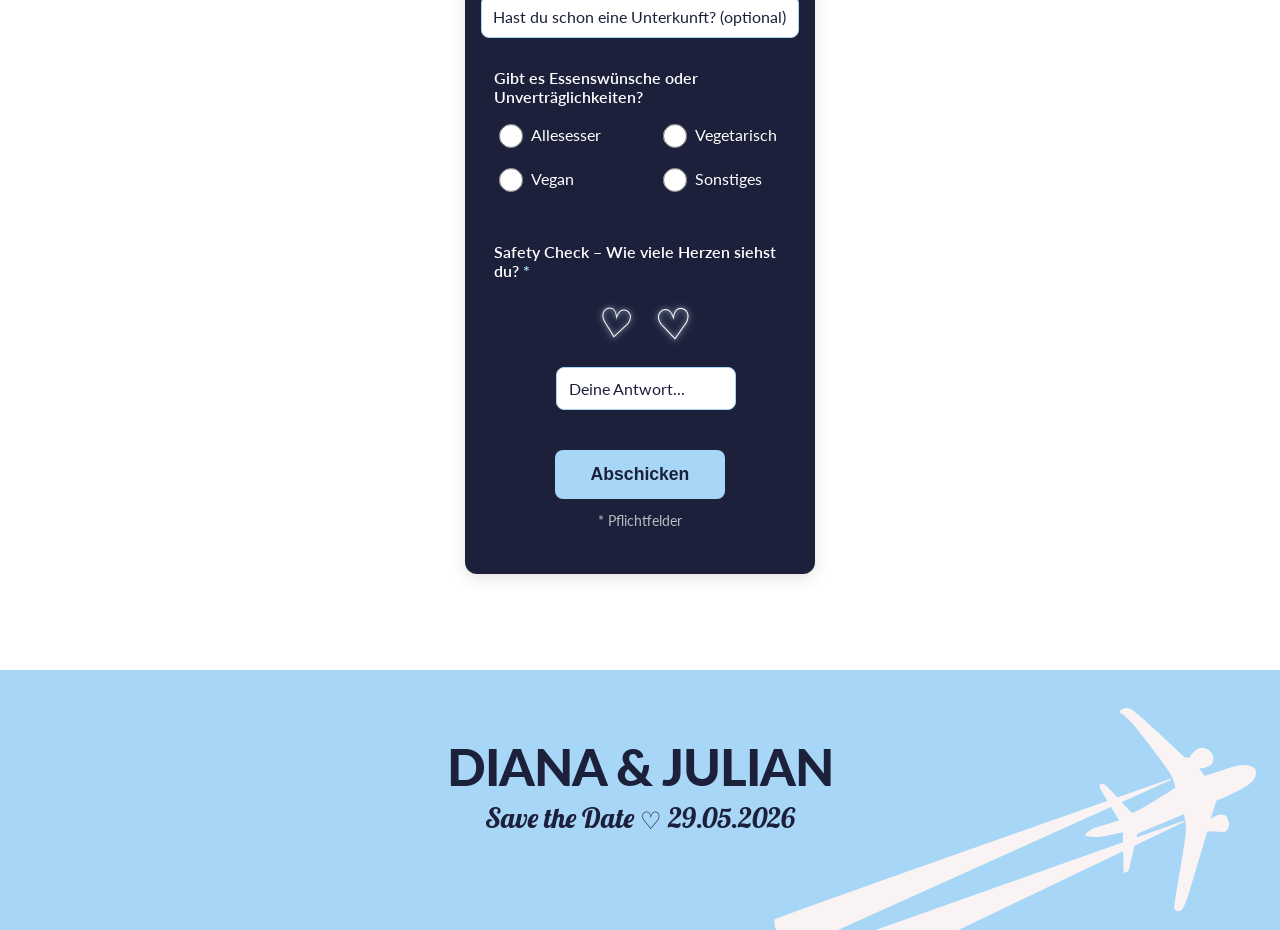
==== commit 146aa606: "Geschenke: Reisekasse-Link entfernt" ====
--- a/index.html
+++ b/index.html
@@ -165,7 +165,6 @@
       <img class="geschichte-polaroid geschenke-polaroid" src="./assets/geschenke_bild.png" alt="Polaroid Geschenke">
       <div class="geschichte-block">
         <div class="geschichte-block-text">Das größte Geschenk ist eure gemeinsame Zeit mit uns. Wenn ihr uns zusätzlich etwas schenken möchtet, freuen wir uns über einen Beitrag für unser nächstes Reiseabenteuer.</div>
-        <a href="https://www.wunschliste.de/" target="_blank" rel="noopener" class="geschenke-link">Hier könnt ihr unsere Reisekasse füllen</a>
       </div>
     </div>
   </section>
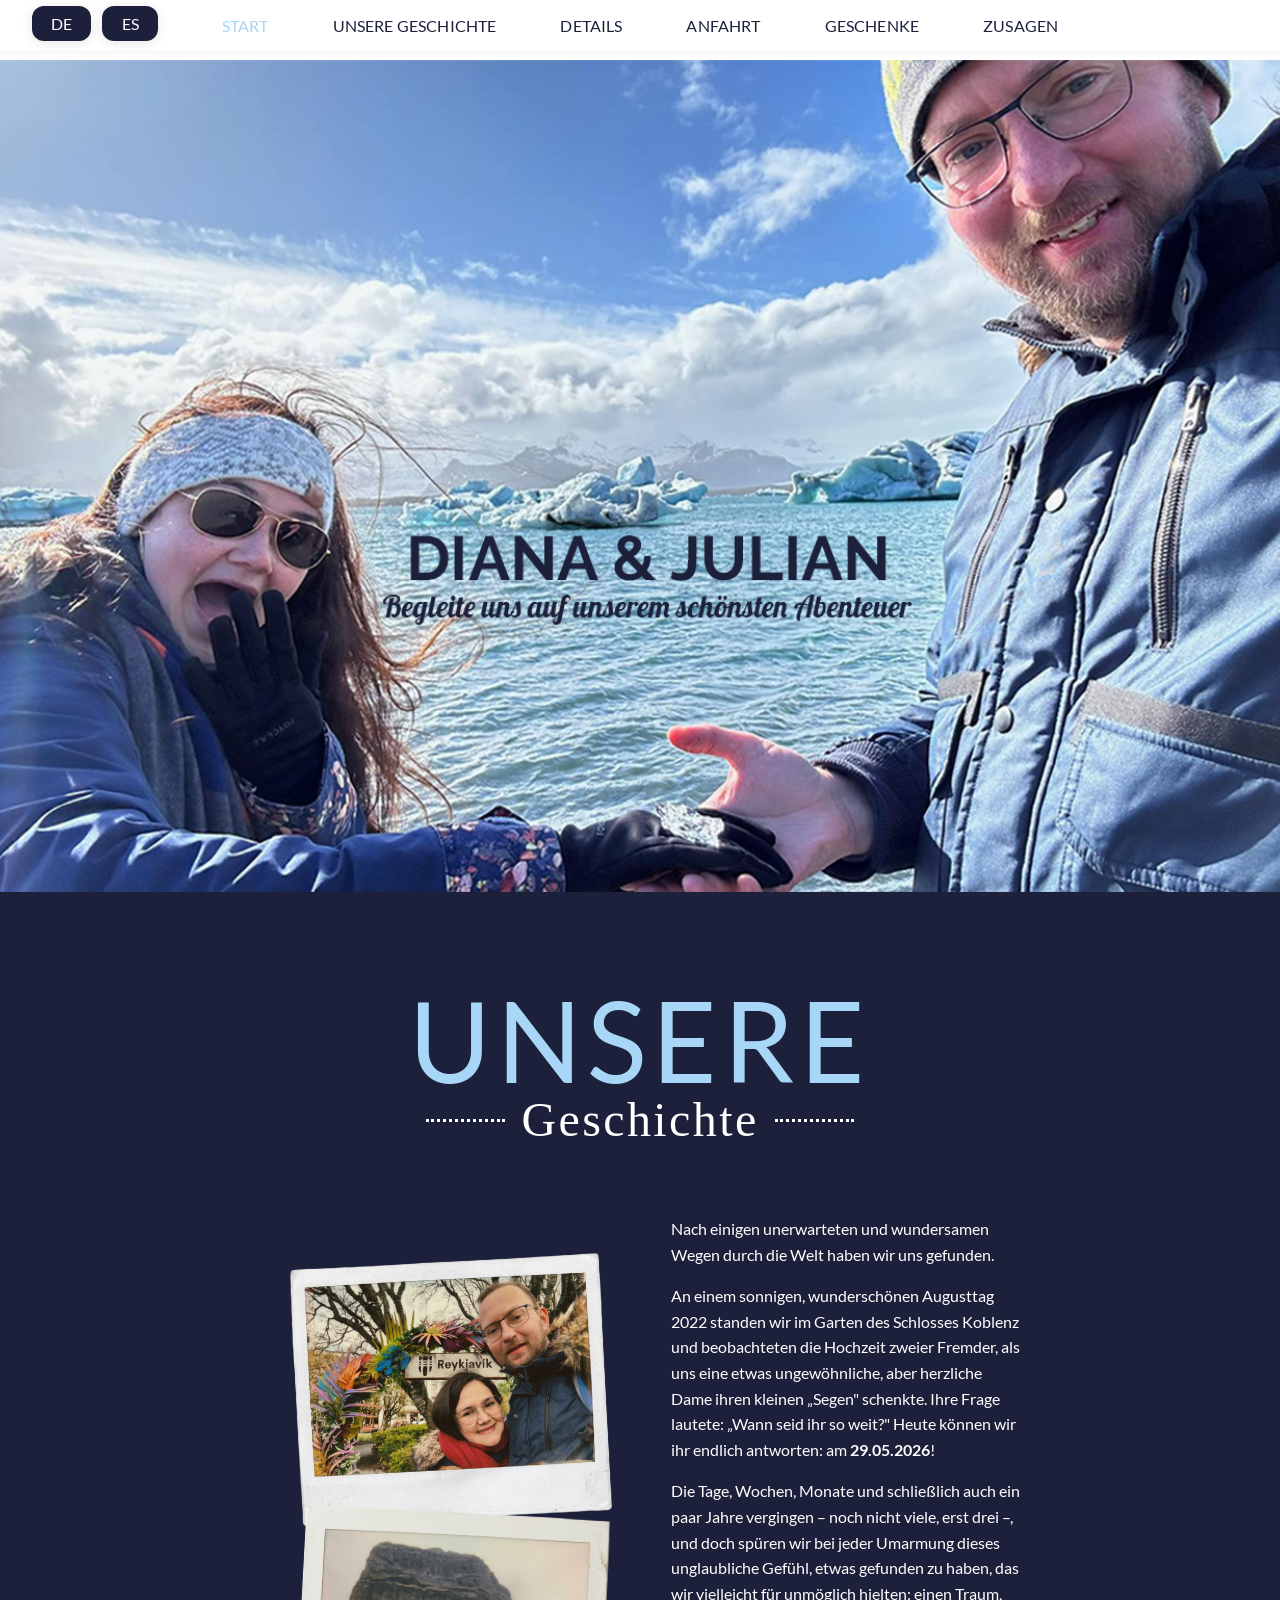
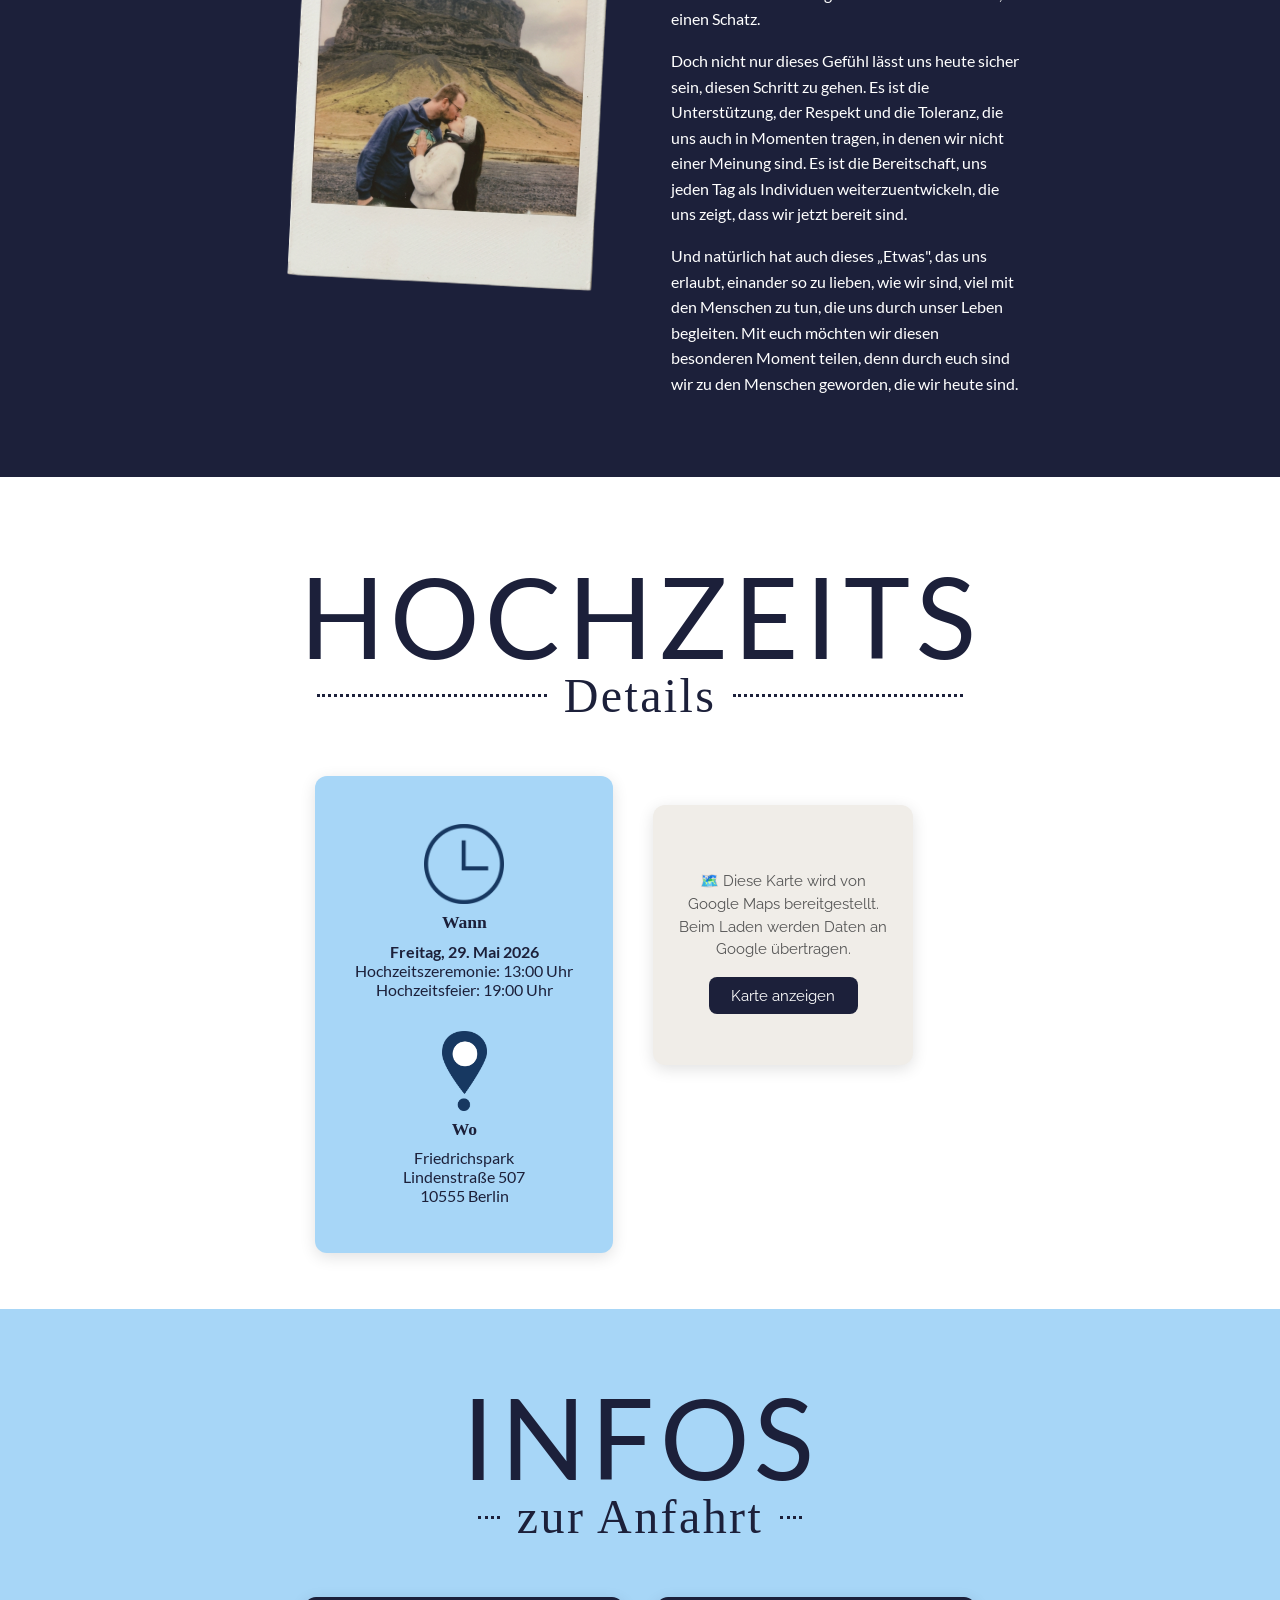
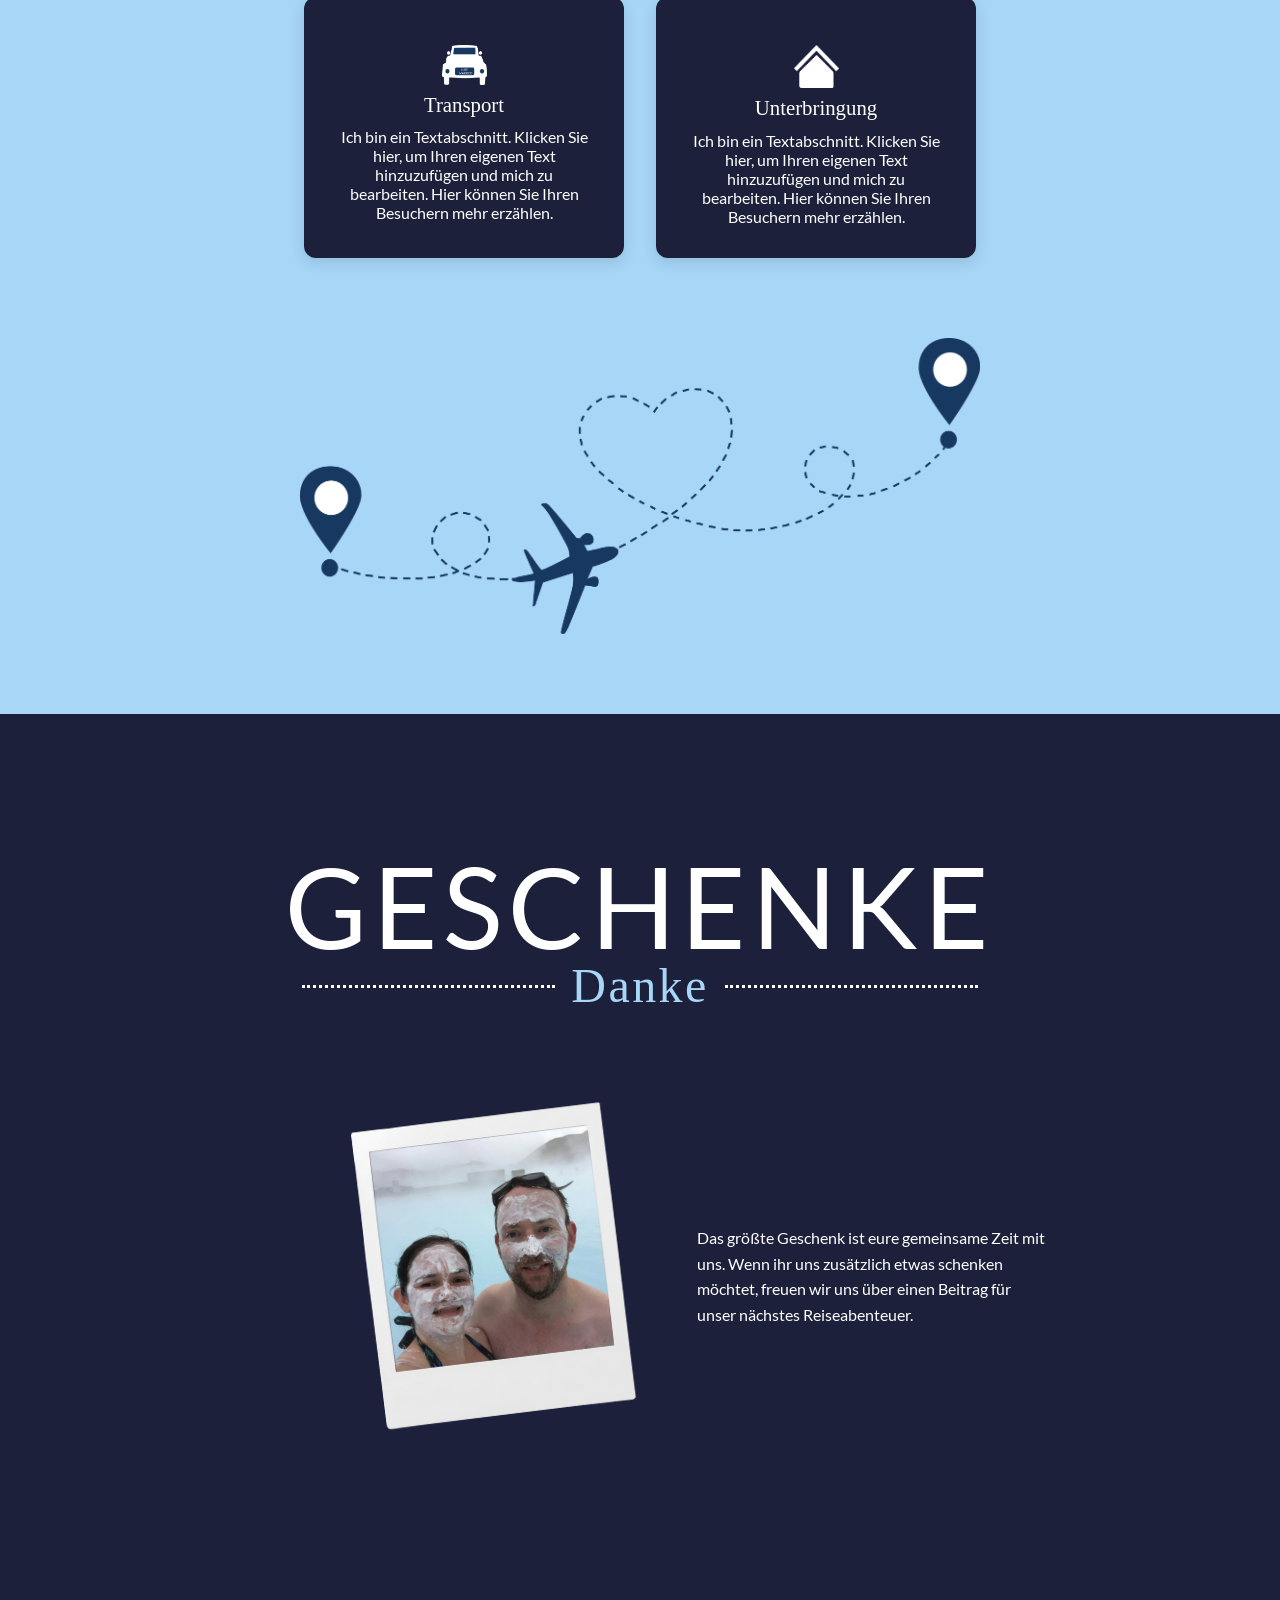
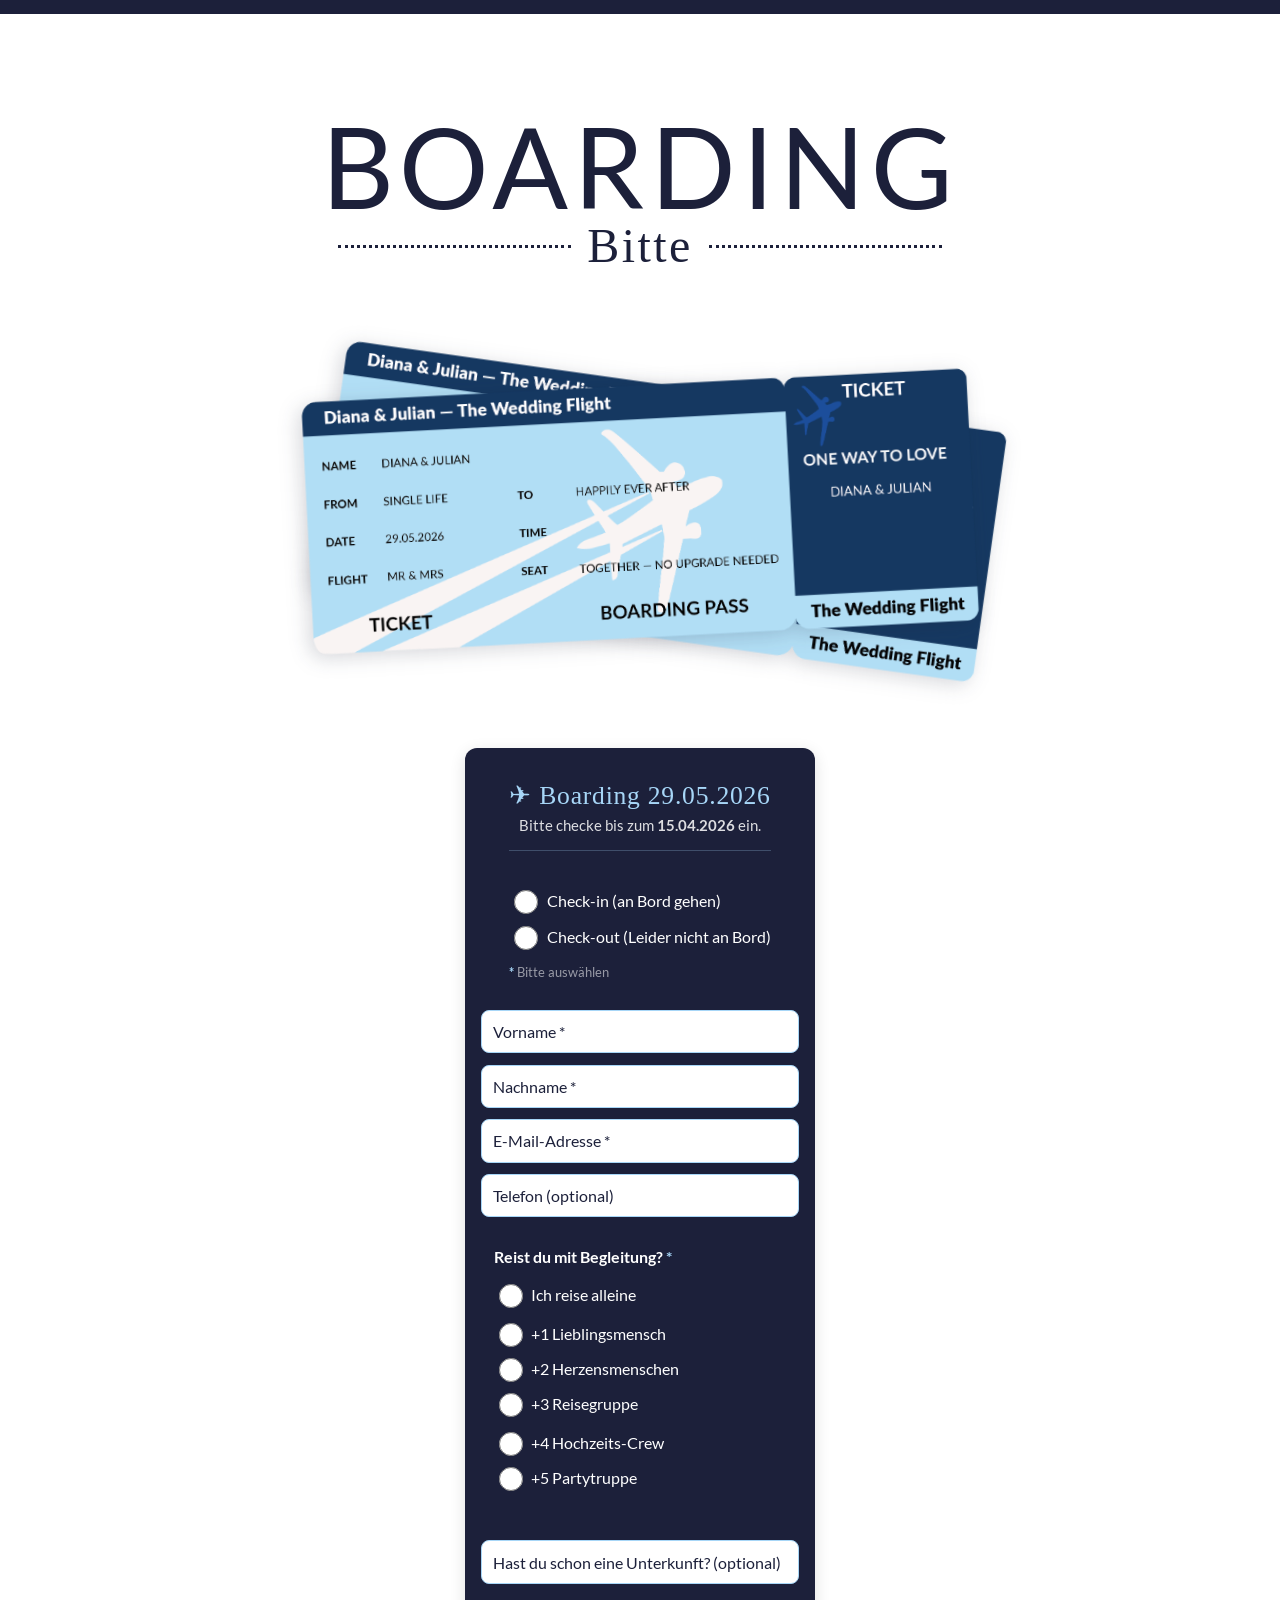
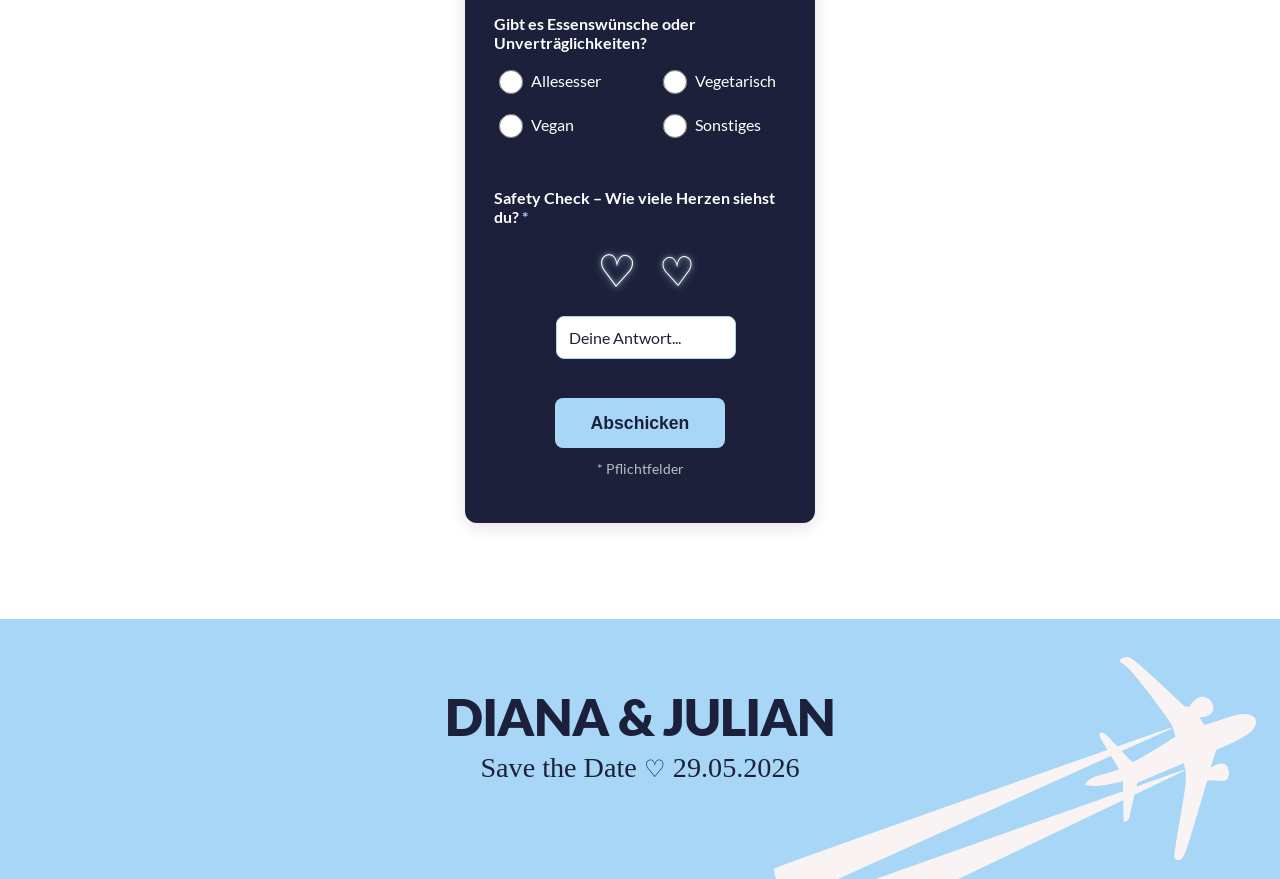
==== commit 2655720c: "DSGVO: Google Fonts lokal hosten, Google Maps 2-Klick-Lösung" ====
--- a/index.html
+++ b/index.html
@@ -4,9 +4,7 @@
   <meta charset="UTF-8">
   <meta name="viewport" content="width=device-width, initial-scale=1.0">
   <title>Diana & Julian – Hochzeit</title>
-  <link rel="preconnect" href="https://fonts.googleapis.com">
-  <link rel="preconnect" href="https://fonts.gstatic.com" crossorigin>
-  <link href="https://fonts.googleapis.com/css2?family=Raleway:ital,wght@0,100..900;1,100..900&family=Parisienne&family=Lobster&family=Lato:wght@100;300;400;700;900&display=swap" rel="stylesheet">
+  <link rel="stylesheet" href="./styles/fonts.css">
   <link rel="stylesheet" href="./styles/main.css">
   <!-- Kein externes Captcha nötig -->
 </head>
@@ -104,11 +102,19 @@
         </div>
       </div>
       <div class="details-map">
+        <div class="map-consent-wrapper" id="map-consent-wrapper">
+          <div class="map-consent-box">
+            <p class="map-consent-text">🗺️ Diese Karte wird von Google Maps bereitgestellt.<br>Beim Laden werden Daten an Google übertragen.</p>
+            <button class="map-consent-btn" onclick="loadGoogleMap()">Karte anzeigen</button>
+          </div>
+        </div>
         <iframe
-          src="https://www.google.com/maps?q=Traben-Trarbach&output=embed"
+          id="google-map-iframe"
+          src=""
+          data-src="https://www.google.com/maps?q=Traben-Trarbach&output=embed"
           width="100%"
           height="260"
-          style="border:0; border-radius:12px; box-shadow:0 4px 16px rgba(0,0,0,0.12); display:block;"
+          style="border:0; border-radius:12px; box-shadow:0 4px 16px rgba(0,0,0,0.12); display:none;"
           allowfullscreen=""
           loading="lazy"
           referrerpolicy="no-referrer-when-downgrade"
--- a/styles/fonts.css
+++ b/styles/fonts.css
@@ -0,0 +1,225 @@
+/* Lokal gehostete Google Fonts – kein Datentransfer an Google */
+
+@font-face {
+  font-family: 'Parisienne';
+  font-style: normal;
+  font-weight: 400;
+  font-display: swap;
+  src: url('../assets/fonts/Parisienne-Regular.woff2') format('woff2');
+}
+
+@font-face {
+  font-family: 'Lobster';
+  font-style: normal;
+  font-weight: 400;
+  font-display: swap;
+  src: url('../assets/fonts/Lobster-Regular.woff2') format('woff2');
+}
+
+
+@font-face {
+  font-family: 'Raleway';
+  font-style: italic;
+  font-weight: 100;
+  font-display: swap;
+  src: url('../assets/fonts/Raleway-1Ptsg8zYS_SKggPNyCg4TYFq.woff2') format('woff2');
+  unicode-range: U+0000-00FF, U+0131, U+0152-0153, U+02BB-02BC, U+02C6, U+02DA, U+02DC, U+0304, U+0308, U+0329, U+2000-206F, U+20AC, U+2122, U+2191, U+2193, U+2212, U+2215, U+FEFF, U+FFFD;
+}
+
+@font-face {
+  font-family: 'Raleway';
+  font-style: italic;
+  font-weight: 200;
+  font-display: swap;
+  src: url('../assets/fonts/Raleway-1Ptsg8zYS_SKggPNyCg4TYFq.woff2') format('woff2');
+  unicode-range: U+0000-00FF, U+0131, U+0152-0153, U+02BB-02BC, U+02C6, U+02DA, U+02DC, U+0304, U+0308, U+0329, U+2000-206F, U+20AC, U+2122, U+2191, U+2193, U+2212, U+2215, U+FEFF, U+FFFD;
+}
+
+@font-face {
+  font-family: 'Raleway';
+  font-style: italic;
+  font-weight: 300;
+  font-display: swap;
+  src: url('../assets/fonts/Raleway-1Ptsg8zYS_SKggPNyCg4TYFq.woff2') format('woff2');
+  unicode-range: U+0000-00FF, U+0131, U+0152-0153, U+02BB-02BC, U+02C6, U+02DA, U+02DC, U+0304, U+0308, U+0329, U+2000-206F, U+20AC, U+2122, U+2191, U+2193, U+2212, U+2215, U+FEFF, U+FFFD;
+}
+
+@font-face {
+  font-family: 'Raleway';
+  font-style: italic;
+  font-weight: 400;
+  font-display: swap;
+  src: url('../assets/fonts/Raleway-1Ptsg8zYS_SKggPNyCg4TYFq.woff2') format('woff2');
+  unicode-range: U+0000-00FF, U+0131, U+0152-0153, U+02BB-02BC, U+02C6, U+02DA, U+02DC, U+0304, U+0308, U+0329, U+2000-206F, U+20AC, U+2122, U+2191, U+2193, U+2212, U+2215, U+FEFF, U+FFFD;
+}
+
+@font-face {
+  font-family: 'Raleway';
+  font-style: italic;
+  font-weight: 500;
+  font-display: swap;
+  src: url('../assets/fonts/Raleway-1Ptsg8zYS_SKggPNyCg4TYFq.woff2') format('woff2');
+  unicode-range: U+0000-00FF, U+0131, U+0152-0153, U+02BB-02BC, U+02C6, U+02DA, U+02DC, U+0304, U+0308, U+0329, U+2000-206F, U+20AC, U+2122, U+2191, U+2193, U+2212, U+2215, U+FEFF, U+FFFD;
+}
+
+@font-face {
+  font-family: 'Raleway';
+  font-style: italic;
+  font-weight: 600;
+  font-display: swap;
+  src: url('../assets/fonts/Raleway-1Ptsg8zYS_SKggPNyCg4TYFq.woff2') format('woff2');
+  unicode-range: U+0000-00FF, U+0131, U+0152-0153, U+02BB-02BC, U+02C6, U+02DA, U+02DC, U+0304, U+0308, U+0329, U+2000-206F, U+20AC, U+2122, U+2191, U+2193, U+2212, U+2215, U+FEFF, U+FFFD;
+}
+
+@font-face {
+  font-family: 'Raleway';
+  font-style: italic;
+  font-weight: 700;
+  font-display: swap;
+  src: url('../assets/fonts/Raleway-1Ptsg8zYS_SKggPNyCg4TYFq.woff2') format('woff2');
+  unicode-range: U+0000-00FF, U+0131, U+0152-0153, U+02BB-02BC, U+02C6, U+02DA, U+02DC, U+0304, U+0308, U+0329, U+2000-206F, U+20AC, U+2122, U+2191, U+2193, U+2212, U+2215, U+FEFF, U+FFFD;
+}
+
+@font-face {
+  font-family: 'Raleway';
+  font-style: italic;
+  font-weight: 800;
+  font-display: swap;
+  src: url('../assets/fonts/Raleway-1Ptsg8zYS_SKggPNyCg4TYFq.woff2') format('woff2');
+  unicode-range: U+0000-00FF, U+0131, U+0152-0153, U+02BB-02BC, U+02C6, U+02DA, U+02DC, U+0304, U+0308, U+0329, U+2000-206F, U+20AC, U+2122, U+2191, U+2193, U+2212, U+2215, U+FEFF, U+FFFD;
+}
+
+@font-face {
+  font-family: 'Raleway';
+  font-style: italic;
+  font-weight: 900;
+  font-display: swap;
+  src: url('../assets/fonts/Raleway-1Ptsg8zYS_SKggPNyCg4TYFq.woff2') format('woff2');
+  unicode-range: U+0000-00FF, U+0131, U+0152-0153, U+02BB-02BC, U+02C6, U+02DA, U+02DC, U+0304, U+0308, U+0329, U+2000-206F, U+20AC, U+2122, U+2191, U+2193, U+2212, U+2215, U+FEFF, U+FFFD;
+}
+
+@font-face {
+  font-family: 'Raleway';
+  font-style: normal;
+  font-weight: 100;
+  font-display: swap;
+  src: url('../assets/fonts/Raleway-1Ptug8zYS_SKggPNyC0ITw.woff2') format('woff2');
+  unicode-range: U+0000-00FF, U+0131, U+0152-0153, U+02BB-02BC, U+02C6, U+02DA, U+02DC, U+0304, U+0308, U+0329, U+2000-206F, U+20AC, U+2122, U+2191, U+2193, U+2212, U+2215, U+FEFF, U+FFFD;
+}
+
+@font-face {
+  font-family: 'Raleway';
+  font-style: normal;
+  font-weight: 200;
+  font-display: swap;
+  src: url('../assets/fonts/Raleway-1Ptug8zYS_SKggPNyC0ITw.woff2') format('woff2');
+  unicode-range: U+0000-00FF, U+0131, U+0152-0153, U+02BB-02BC, U+02C6, U+02DA, U+02DC, U+0304, U+0308, U+0329, U+2000-206F, U+20AC, U+2122, U+2191, U+2193, U+2212, U+2215, U+FEFF, U+FFFD;
+}
+
+@font-face {
+  font-family: 'Raleway';
+  font-style: normal;
+  font-weight: 300;
+  font-display: swap;
+  src: url('../assets/fonts/Raleway-1Ptug8zYS_SKggPNyC0ITw.woff2') format('woff2');
+  unicode-range: U+0000-00FF, U+0131, U+0152-0153, U+02BB-02BC, U+02C6, U+02DA, U+02DC, U+0304, U+0308, U+0329, U+2000-206F, U+20AC, U+2122, U+2191, U+2193, U+2212, U+2215, U+FEFF, U+FFFD;
+}
+
+@font-face {
+  font-family: 'Raleway';
+  font-style: normal;
+  font-weight: 400;
+  font-display: swap;
+  src: url('../assets/fonts/Raleway-1Ptug8zYS_SKggPNyC0ITw.woff2') format('woff2');
+  unicode-range: U+0000-00FF, U+0131, U+0152-0153, U+02BB-02BC, U+02C6, U+02DA, U+02DC, U+0304, U+0308, U+0329, U+2000-206F, U+20AC, U+2122, U+2191, U+2193, U+2212, U+2215, U+FEFF, U+FFFD;
+}
+
+@font-face {
+  font-family: 'Raleway';
+  font-style: normal;
+  font-weight: 500;
+  font-display: swap;
+  src: url('../assets/fonts/Raleway-1Ptug8zYS_SKggPNyC0ITw.woff2') format('woff2');
+  unicode-range: U+0000-00FF, U+0131, U+0152-0153, U+02BB-02BC, U+02C6, U+02DA, U+02DC, U+0304, U+0308, U+0329, U+2000-206F, U+20AC, U+2122, U+2191, U+2193, U+2212, U+2215, U+FEFF, U+FFFD;
+}
+
+@font-face {
+  font-family: 'Raleway';
+  font-style: normal;
+  font-weight: 600;
+  font-display: swap;
+  src: url('../assets/fonts/Raleway-1Ptug8zYS_SKggPNyC0ITw.woff2') format('woff2');
+  unicode-range: U+0000-00FF, U+0131, U+0152-0153, U+02BB-02BC, U+02C6, U+02DA, U+02DC, U+0304, U+0308, U+0329, U+2000-206F, U+20AC, U+2122, U+2191, U+2193, U+2212, U+2215, U+FEFF, U+FFFD;
+}
+
+@font-face {
+  font-family: 'Raleway';
+  font-style: normal;
+  font-weight: 700;
+  font-display: swap;
+  src: url('../assets/fonts/Raleway-1Ptug8zYS_SKggPNyC0ITw.woff2') format('woff2');
+  unicode-range: U+0000-00FF, U+0131, U+0152-0153, U+02BB-02BC, U+02C6, U+02DA, U+02DC, U+0304, U+0308, U+0329, U+2000-206F, U+20AC, U+2122, U+2191, U+2193, U+2212, U+2215, U+FEFF, U+FFFD;
+}
+
+@font-face {
+  font-family: 'Raleway';
+  font-style: normal;
+  font-weight: 800;
+  font-display: swap;
+  src: url('../assets/fonts/Raleway-1Ptug8zYS_SKggPNyC0ITw.woff2') format('woff2');
+  unicode-range: U+0000-00FF, U+0131, U+0152-0153, U+02BB-02BC, U+02C6, U+02DA, U+02DC, U+0304, U+0308, U+0329, U+2000-206F, U+20AC, U+2122, U+2191, U+2193, U+2212, U+2215, U+FEFF, U+FFFD;
+}
+
+@font-face {
+  font-family: 'Raleway';
+  font-style: normal;
+  font-weight: 900;
+  font-display: swap;
+  src: url('../assets/fonts/Raleway-1Ptug8zYS_SKggPNyC0ITw.woff2') format('woff2');
+  unicode-range: U+0000-00FF, U+0131, U+0152-0153, U+02BB-02BC, U+02C6, U+02DA, U+02DC, U+0304, U+0308, U+0329, U+2000-206F, U+20AC, U+2122, U+2191, U+2193, U+2212, U+2215, U+FEFF, U+FFFD;
+}
+
+@font-face {
+  font-family: 'Lato';
+  font-style: normal;
+  font-weight: 100;
+  font-display: swap;
+  src: url('../assets/fonts/Lato-S6u8w4BMUTPHh30AXC-q.woff2') format('woff2');
+  unicode-range: U+0000-00FF, U+0131, U+0152-0153, U+02BB-02BC, U+02C6, U+02DA, U+02DC, U+0304, U+0308, U+0329, U+2000-206F, U+20AC, U+2122, U+2191, U+2193, U+2212, U+2215, U+FEFF, U+FFFD;
+}
+
+@font-face {
+  font-family: 'Lato';
+  font-style: normal;
+  font-weight: 300;
+  font-display: swap;
+  src: url('../assets/fonts/Lato-S6u9w4BMUTPHh7USSwiPGQ.woff2') format('woff2');
+  unicode-range: U+0000-00FF, U+0131, U+0152-0153, U+02BB-02BC, U+02C6, U+02DA, U+02DC, U+0304, U+0308, U+0329, U+2000-206F, U+20AC, U+2122, U+2191, U+2193, U+2212, U+2215, U+FEFF, U+FFFD;
+}
+
+@font-face {
+  font-family: 'Lato';
+  font-style: normal;
+  font-weight: 400;
+  font-display: swap;
+  src: url('../assets/fonts/Lato-S6uyw4BMUTPHjx4wXg.woff2') format('woff2');
+  unicode-range: U+0000-00FF, U+0131, U+0152-0153, U+02BB-02BC, U+02C6, U+02DA, U+02DC, U+0304, U+0308, U+0329, U+2000-206F, U+20AC, U+2122, U+2191, U+2193, U+2212, U+2215, U+FEFF, U+FFFD;
+}
+
+@font-face {
+  font-family: 'Lato';
+  font-style: normal;
+  font-weight: 700;
+  font-display: swap;
+  src: url('../assets/fonts/Lato-S6u9w4BMUTPHh6UVSwiPGQ.woff2') format('woff2');
+  unicode-range: U+0000-00FF, U+0131, U+0152-0153, U+02BB-02BC, U+02C6, U+02DA, U+02DC, U+0304, U+0308, U+0329, U+2000-206F, U+20AC, U+2122, U+2191, U+2193, U+2212, U+2215, U+FEFF, U+FFFD;
+}
+
+@font-face {
+  font-family: 'Lato';
+  font-style: normal;
+  font-weight: 900;
+  font-display: swap;
+  src: url('../assets/fonts/Lato-S6u9w4BMUTPHh50XSwiPGQ.woff2') format('woff2');
+  unicode-range: U+0000-00FF, U+0131, U+0152-0153, U+02BB-02BC, U+02C6, U+02DA, U+02DC, U+0304, U+0308, U+0329, U+2000-206F, U+20AC, U+2122, U+2191, U+2193, U+2212, U+2215, U+FEFF, U+FFFD;
+}
--- a/styles/main.css
+++ b/styles/main.css
@@ -1065,6 +1065,47 @@
   display: block;
 }
 
+/* Google Maps 2-Klick Consent-Box */
+.map-consent-wrapper {
+  width: 100%;
+  height: 260px;
+  display: flex;
+  align-items: center;
+  justify-content: center;
+  background: #f0ede8;
+  border-radius: 12px;
+  box-shadow: 0 4px 16px rgba(0,0,0,0.12);
+}
+
+.map-consent-box {
+  text-align: center;
+  padding: 1.5rem;
+}
+
+.map-consent-text {
+  font-family: 'Raleway', sans-serif;
+  font-size: 0.95rem;
+  color: #555;
+  margin-bottom: 1rem;
+  line-height: 1.5;
+}
+
+.map-consent-btn {
+  background: #1c203a;
+  color: #fff;
+  border: none;
+  border-radius: 8px;
+  padding: 0.6rem 1.4rem;
+  font-family: 'Raleway', sans-serif;
+  font-size: 0.95rem;
+  cursor: pointer;
+  transition: background 0.2s;
+}
+
+.map-consent-btn:hover {
+  background: #3a4068;
+}
+
 @media (min-width: 900px) {
   .details-content {
     flex-direction: row;
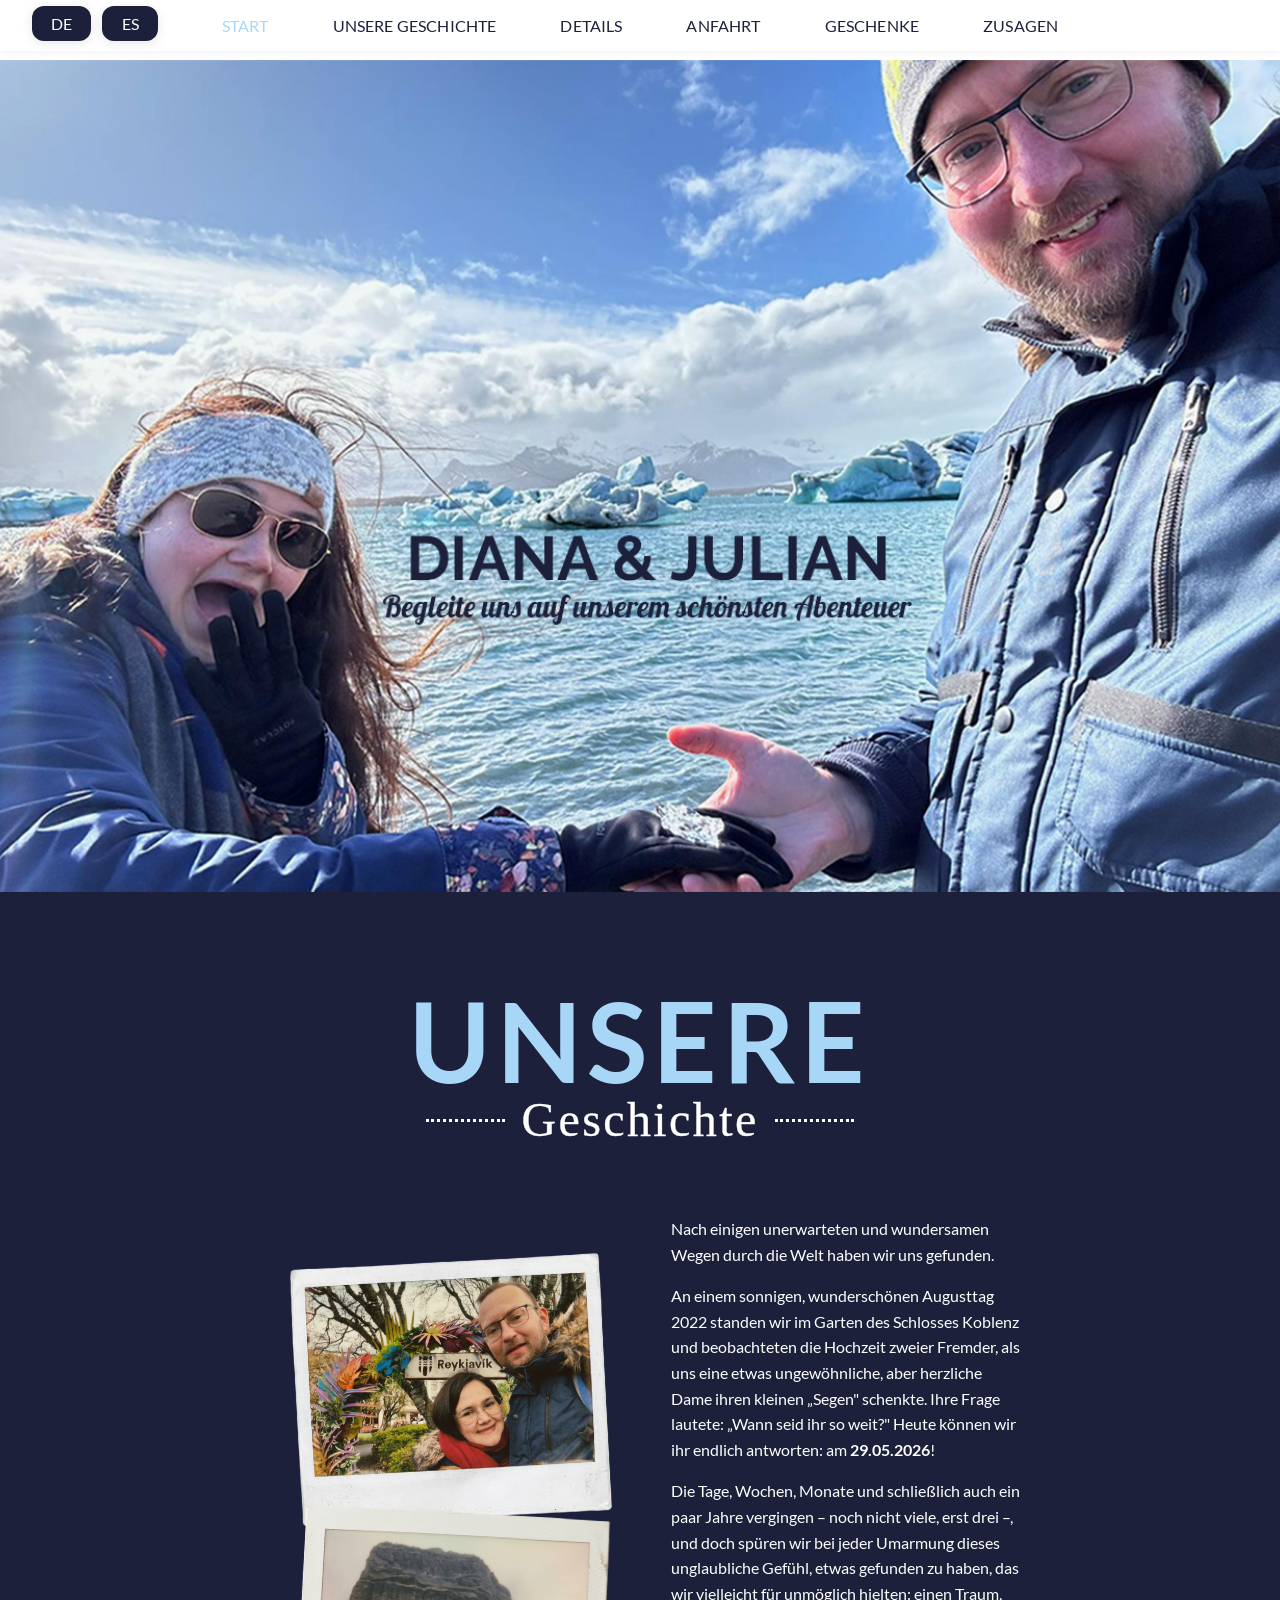
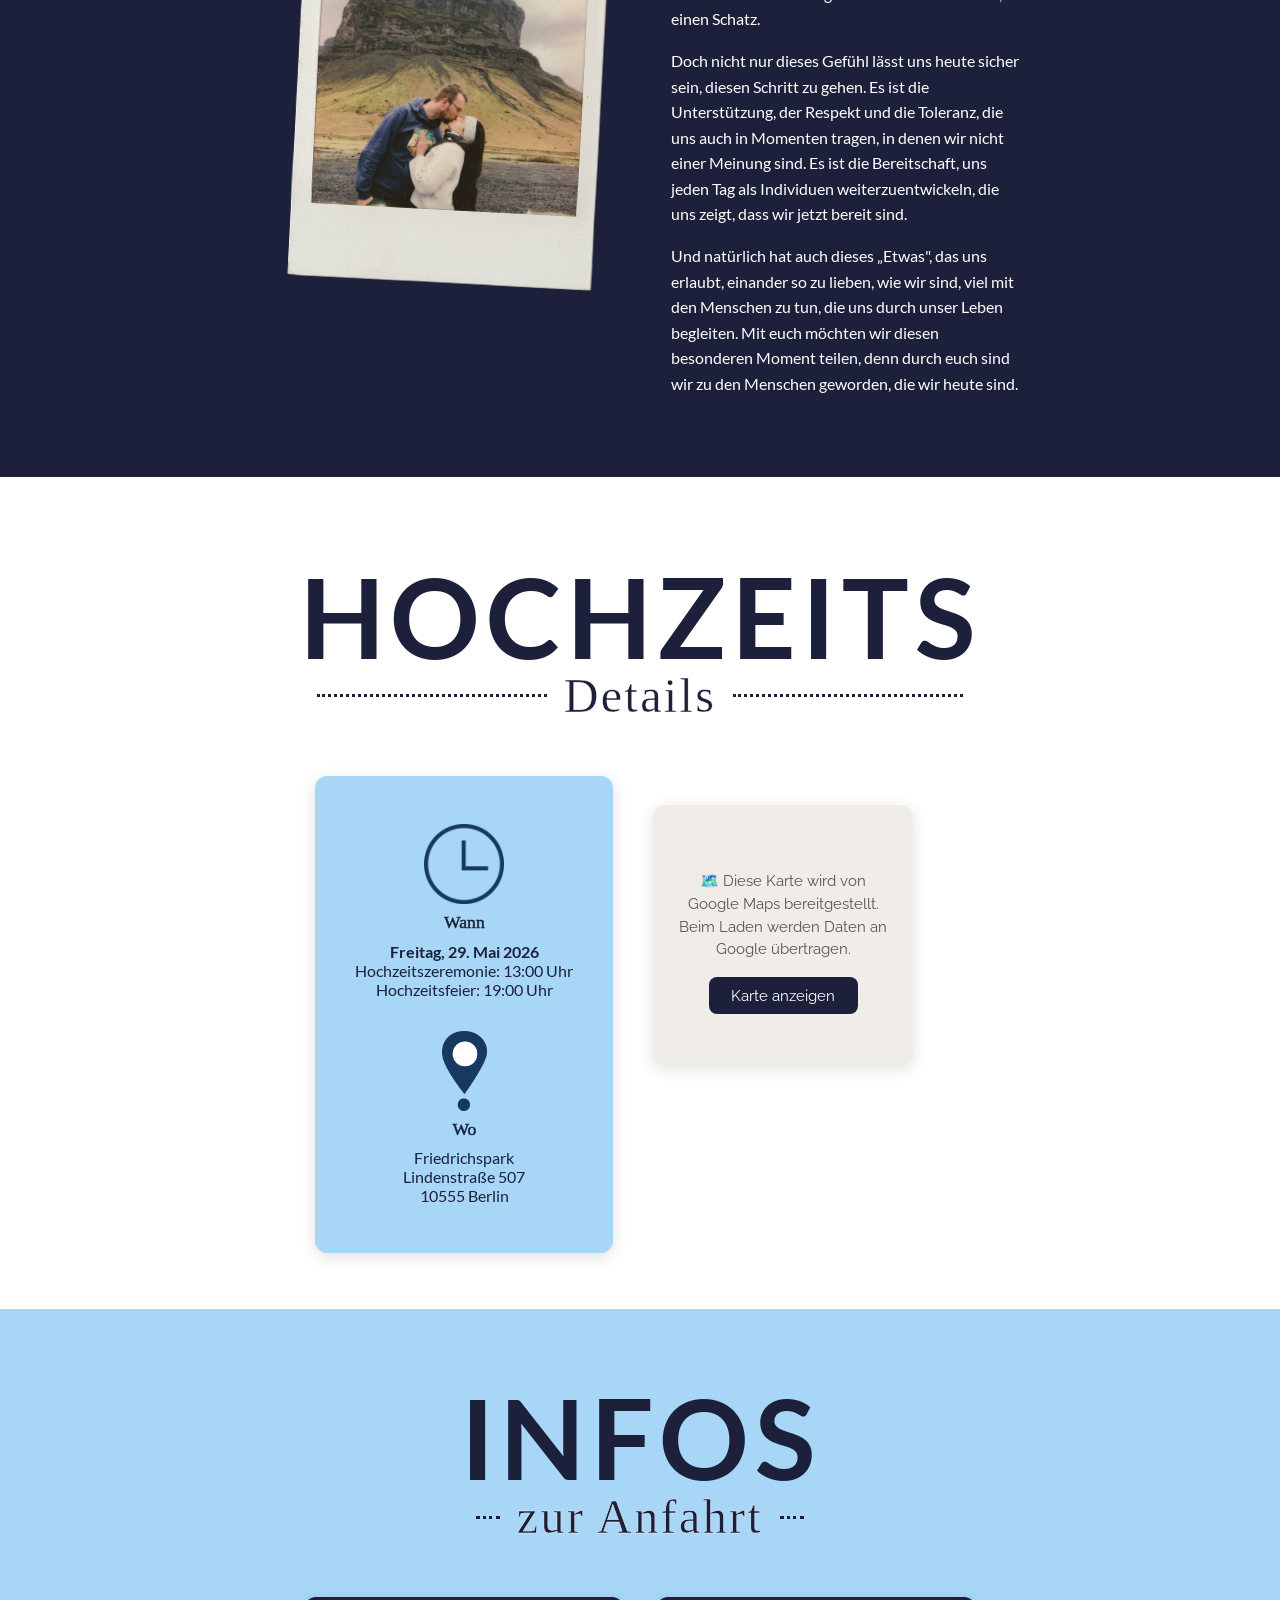
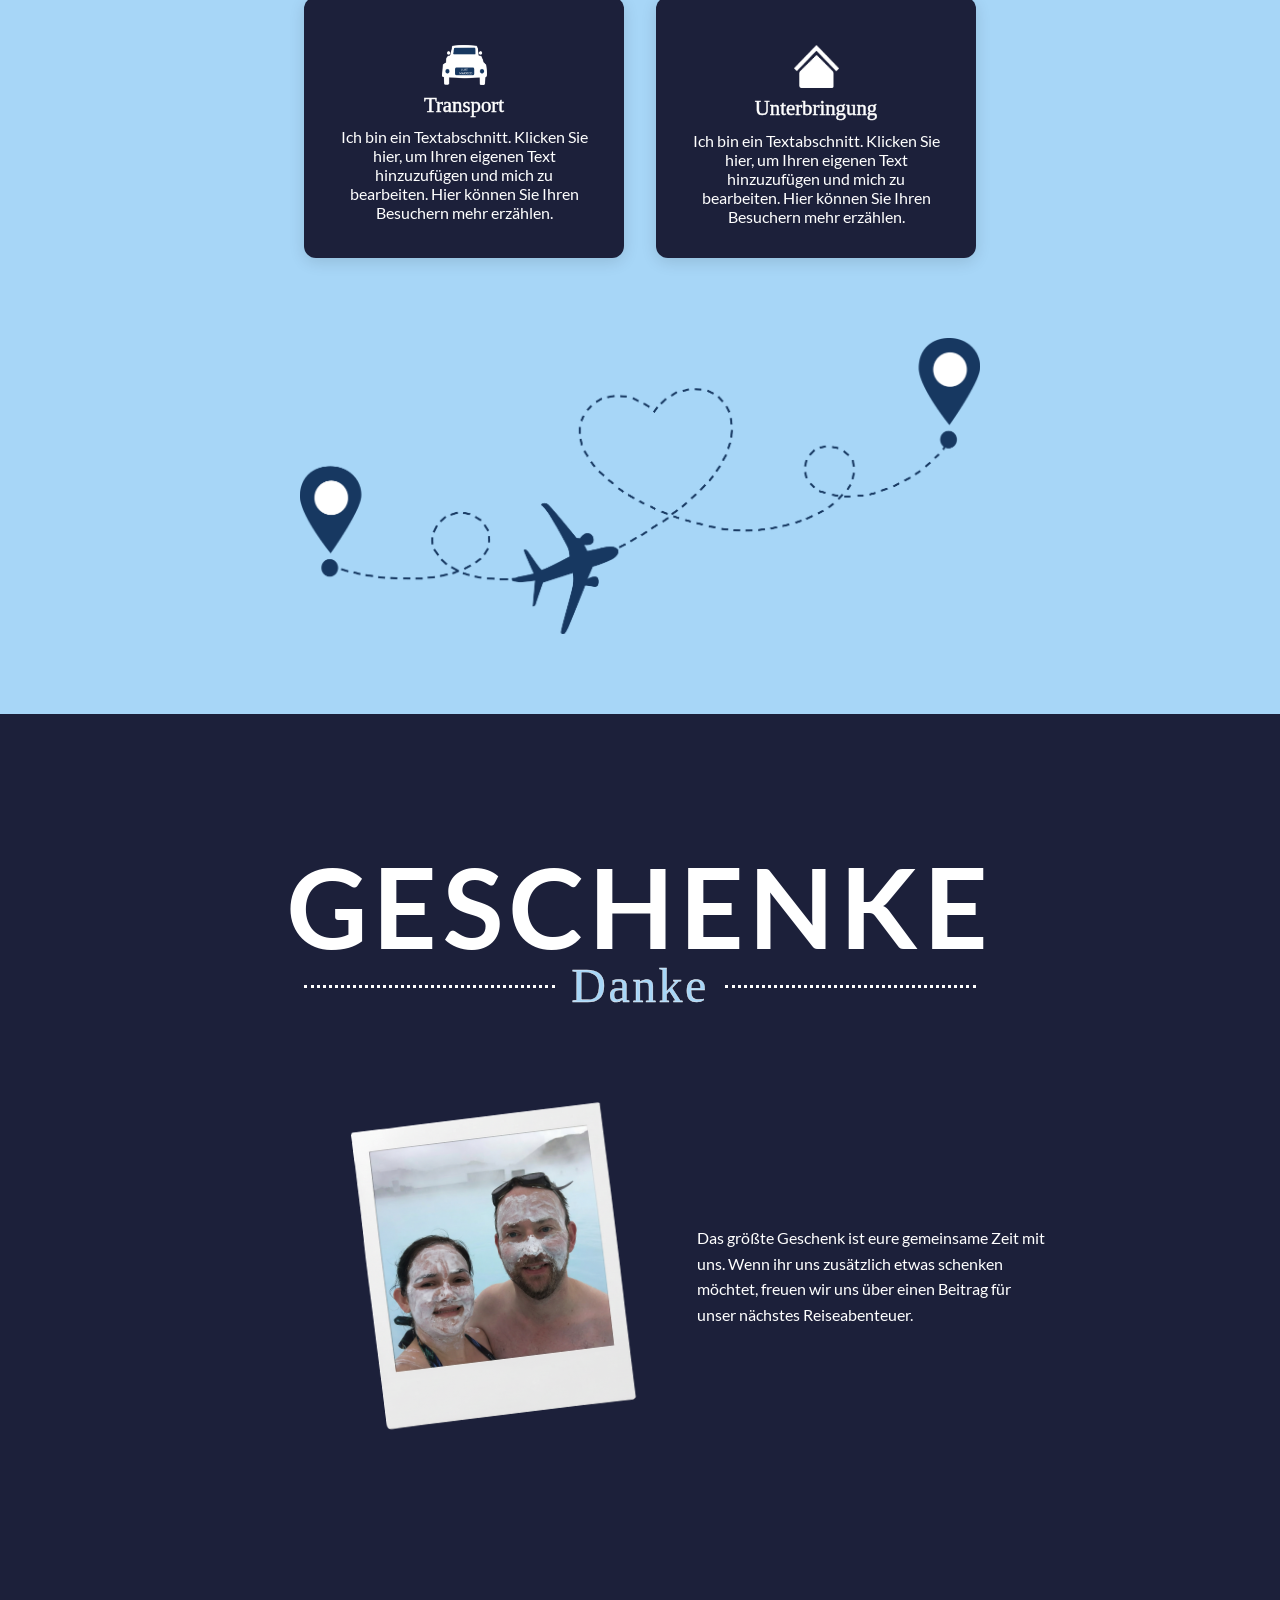
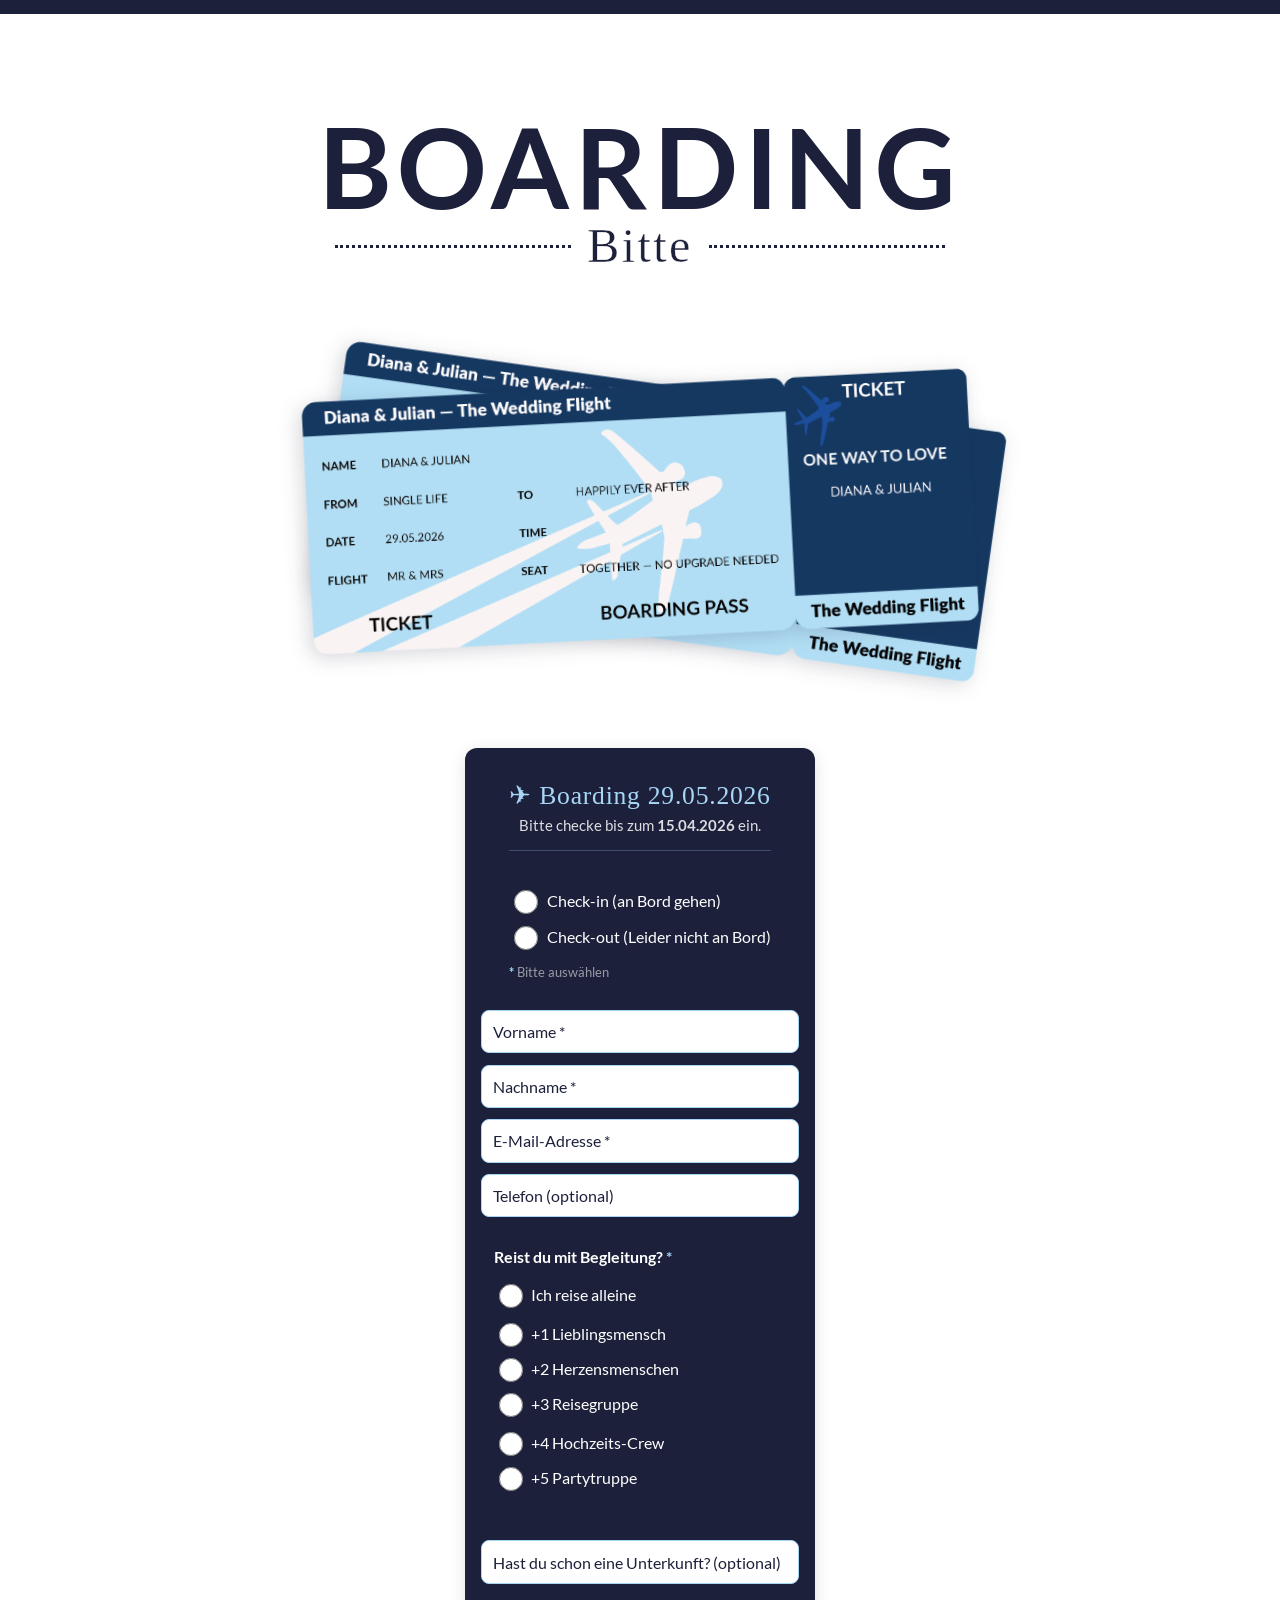
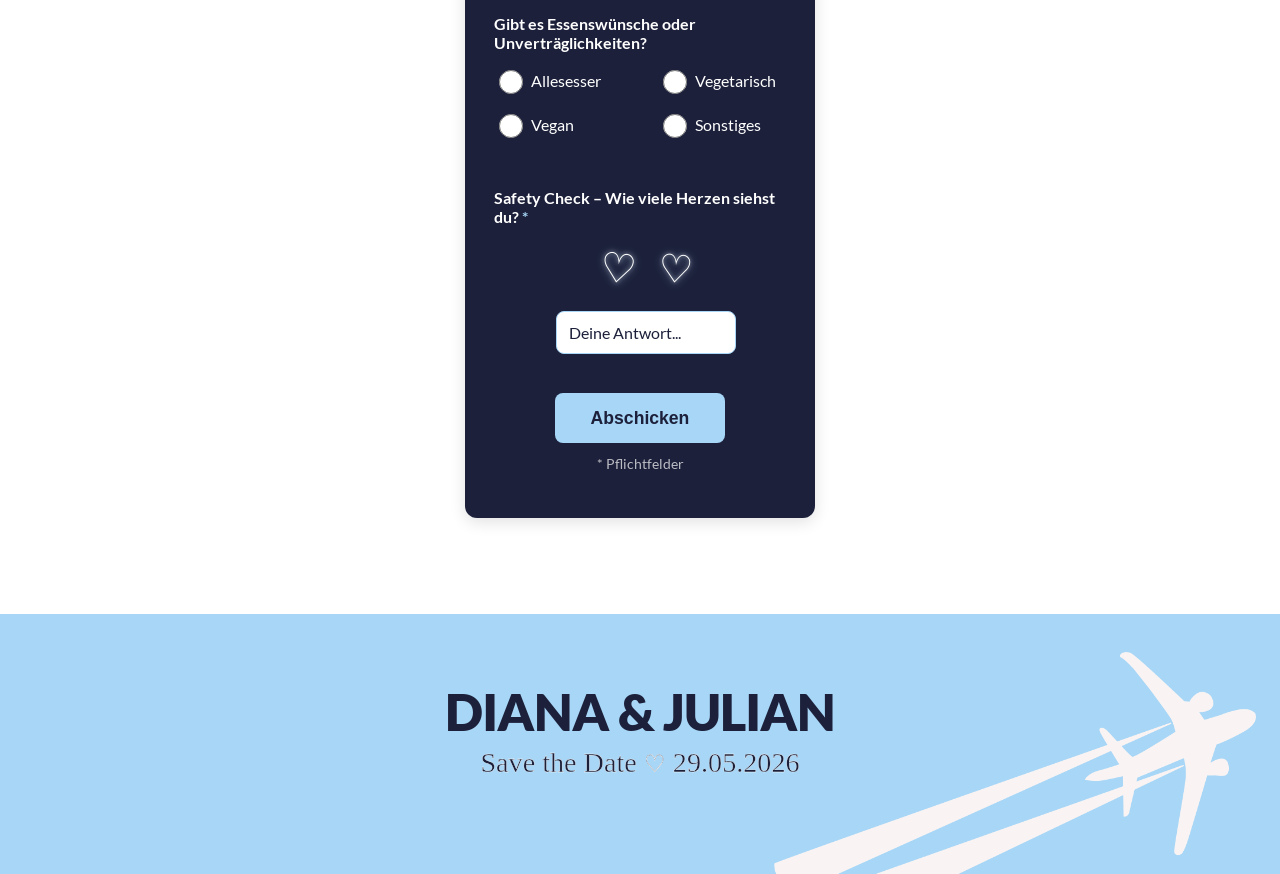
==== commit fda00d53: "Fix: Google Maps URL, Schriften bold" ====
--- a/index.html
+++ b/index.html
@@ -111,7 +111,7 @@
         <iframe
           id="google-map-iframe"
           src=""
-          data-src="https://www.google.com/maps?q=Traben-Trarbach&output=embed"
+          data-src="https://maps.google.com/maps?q=Traben-Trarbach,+Deutschland&output=embed&hl=de"
           width="100%"
           height="260"
           style="border:0; border-radius:12px; box-shadow:0 4px 16px rgba(0,0,0,0.12); display:none;"
--- a/styles/main.css
+++ b/styles/main.css
@@ -680,7 +680,7 @@
 
 .geschichte-title {
   font-size: clamp(2rem, 12vw, 7em);
-  font-weight: 400;
+  font-weight: 700;
   color: #a7d6f7;
   letter-spacing: 0.05em;
   display: block;
@@ -695,6 +695,7 @@
   color: #fff;
   font-family: 'Lobster', cursive;
   font-weight: 400;
+  -webkit-text-stroke: 0.4px #fff;
   text-transform: none;
   font-size: clamp(1.2rem, 5.5vw, 3rem);
   margin: 0;
@@ -1042,7 +1043,8 @@
   color: #1c203a;
   font-family: 'Lobster', cursive;
   font-size: 2em;
-  font-weight: 700;
+  font-weight: 400;
+  -webkit-text-stroke: 0.5px #1c203a;
   margin-bottom: 0.5em;
 }
 
@@ -1257,6 +1259,7 @@
   color: #fff;
   font-family: 'Lobster', cursive;
   font-size: 1.3em;
+  -webkit-text-stroke: 0.5px #fff;
   margin-bottom: 0.5em;
 }
 
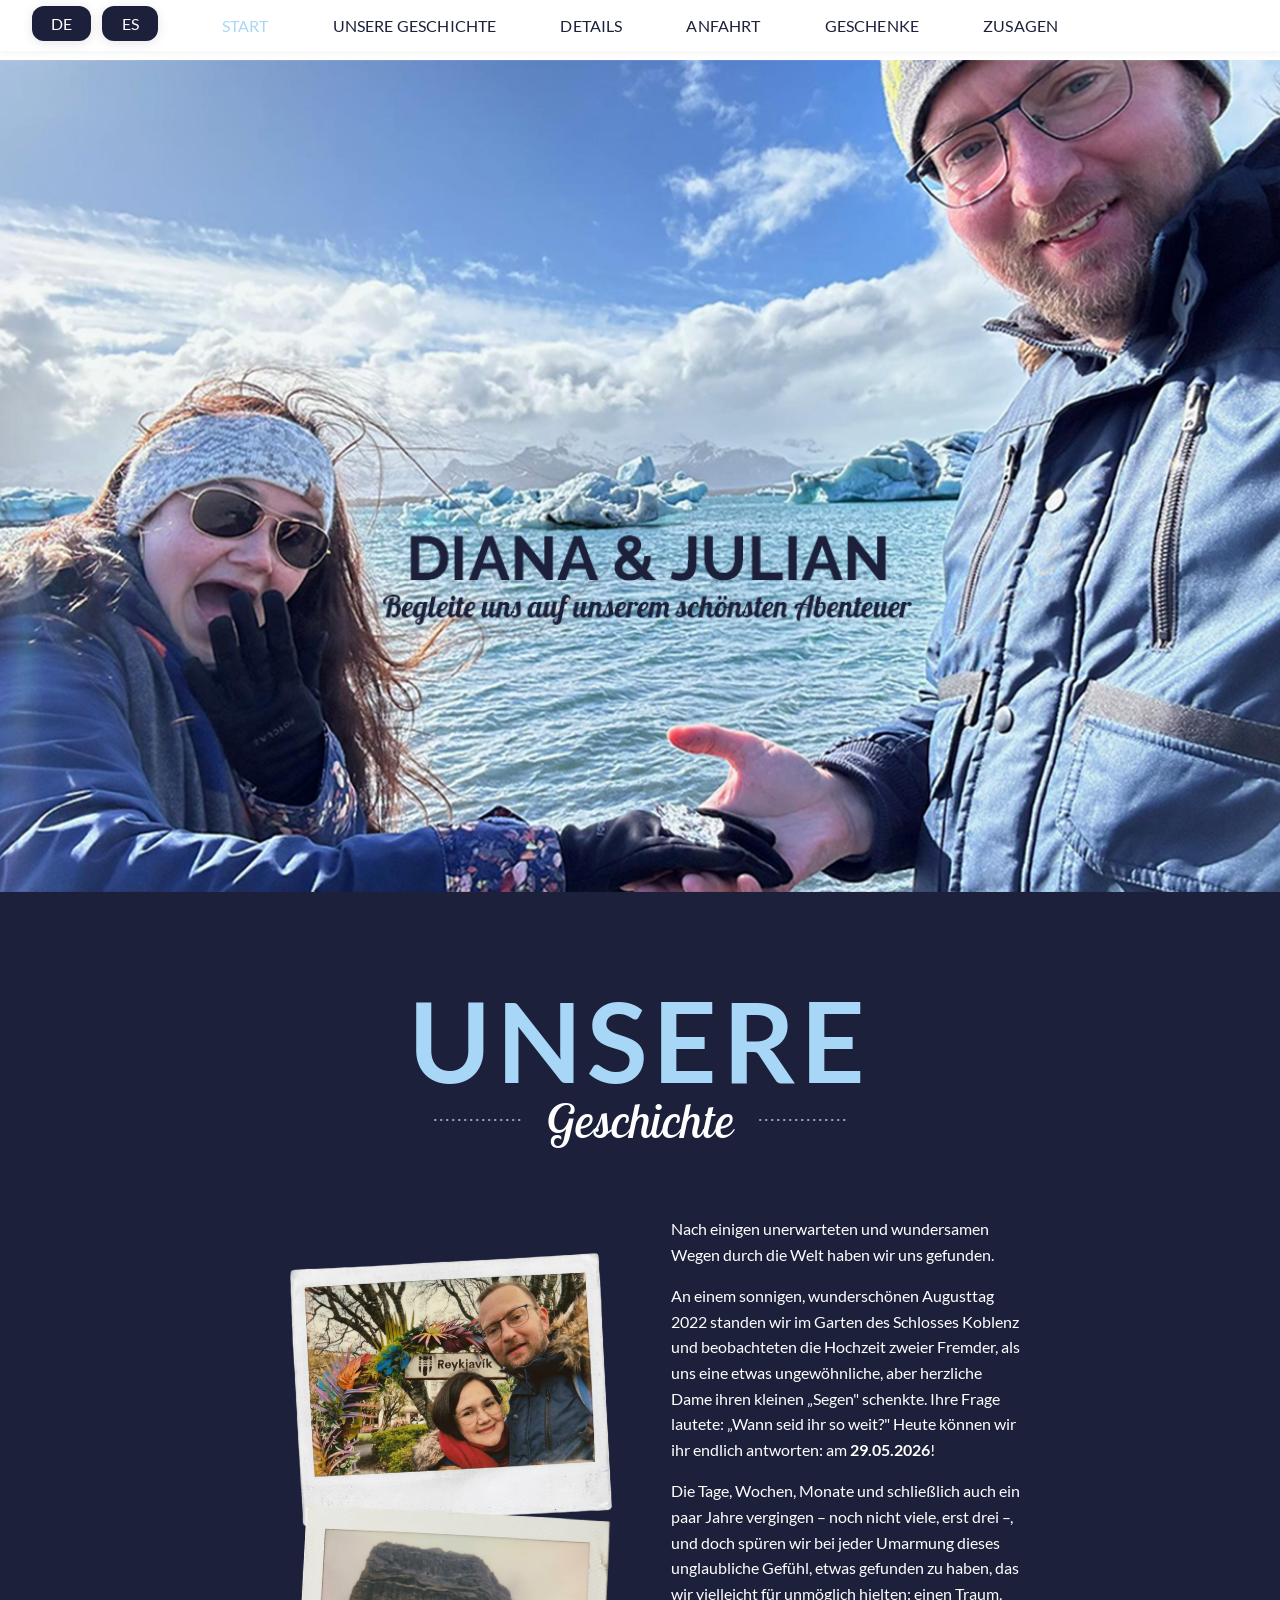
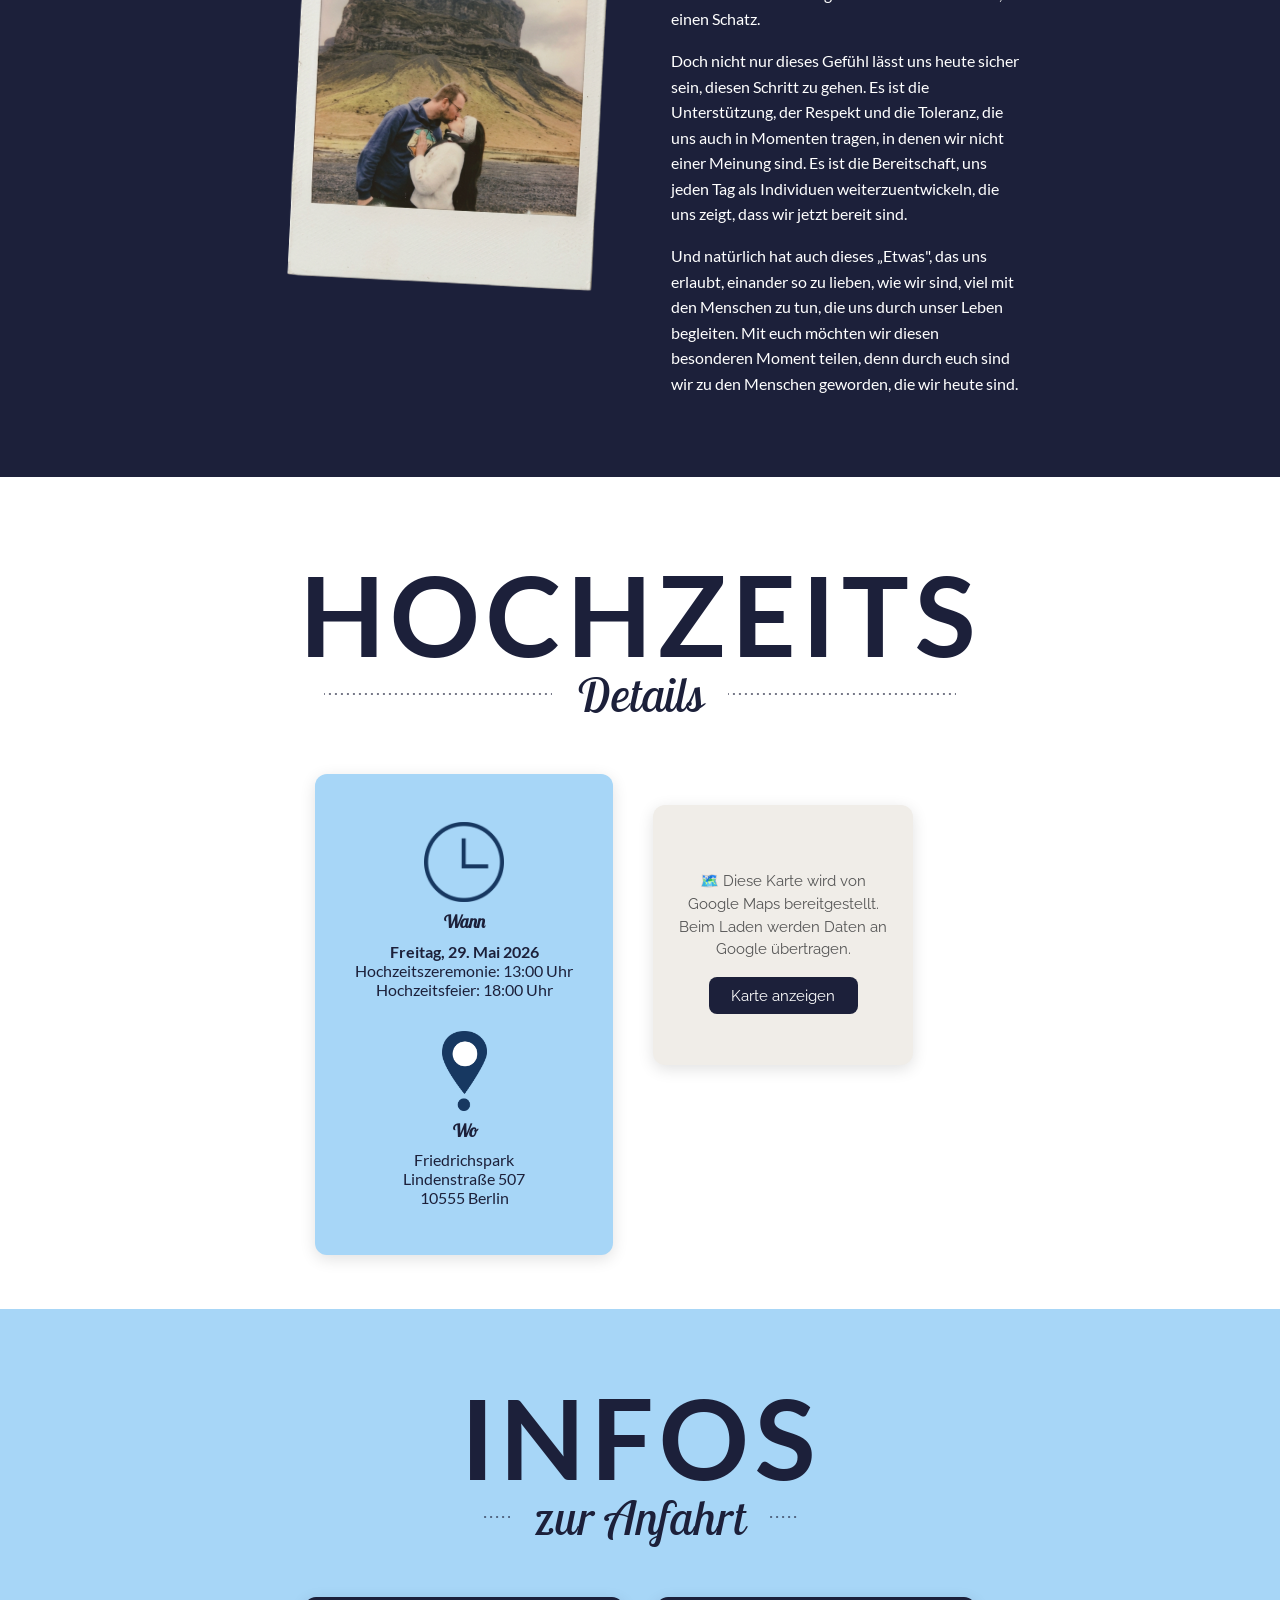
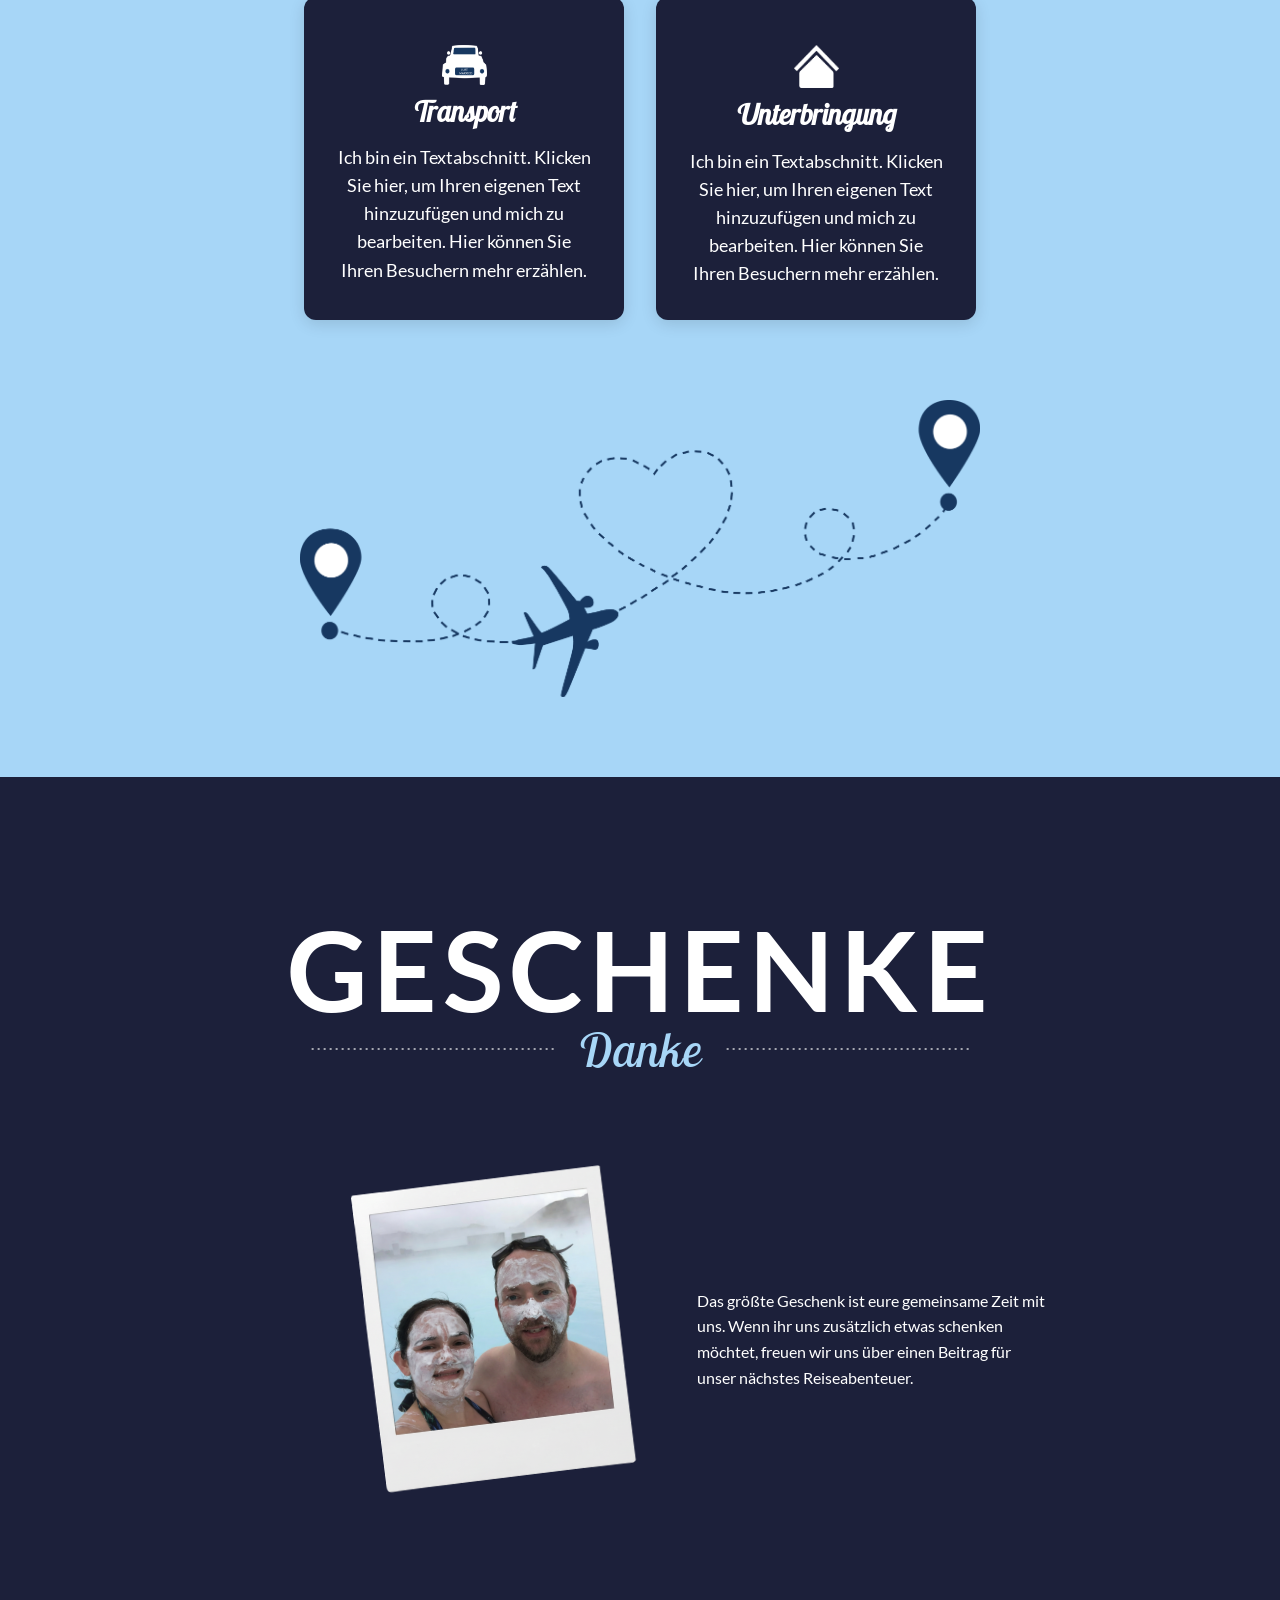
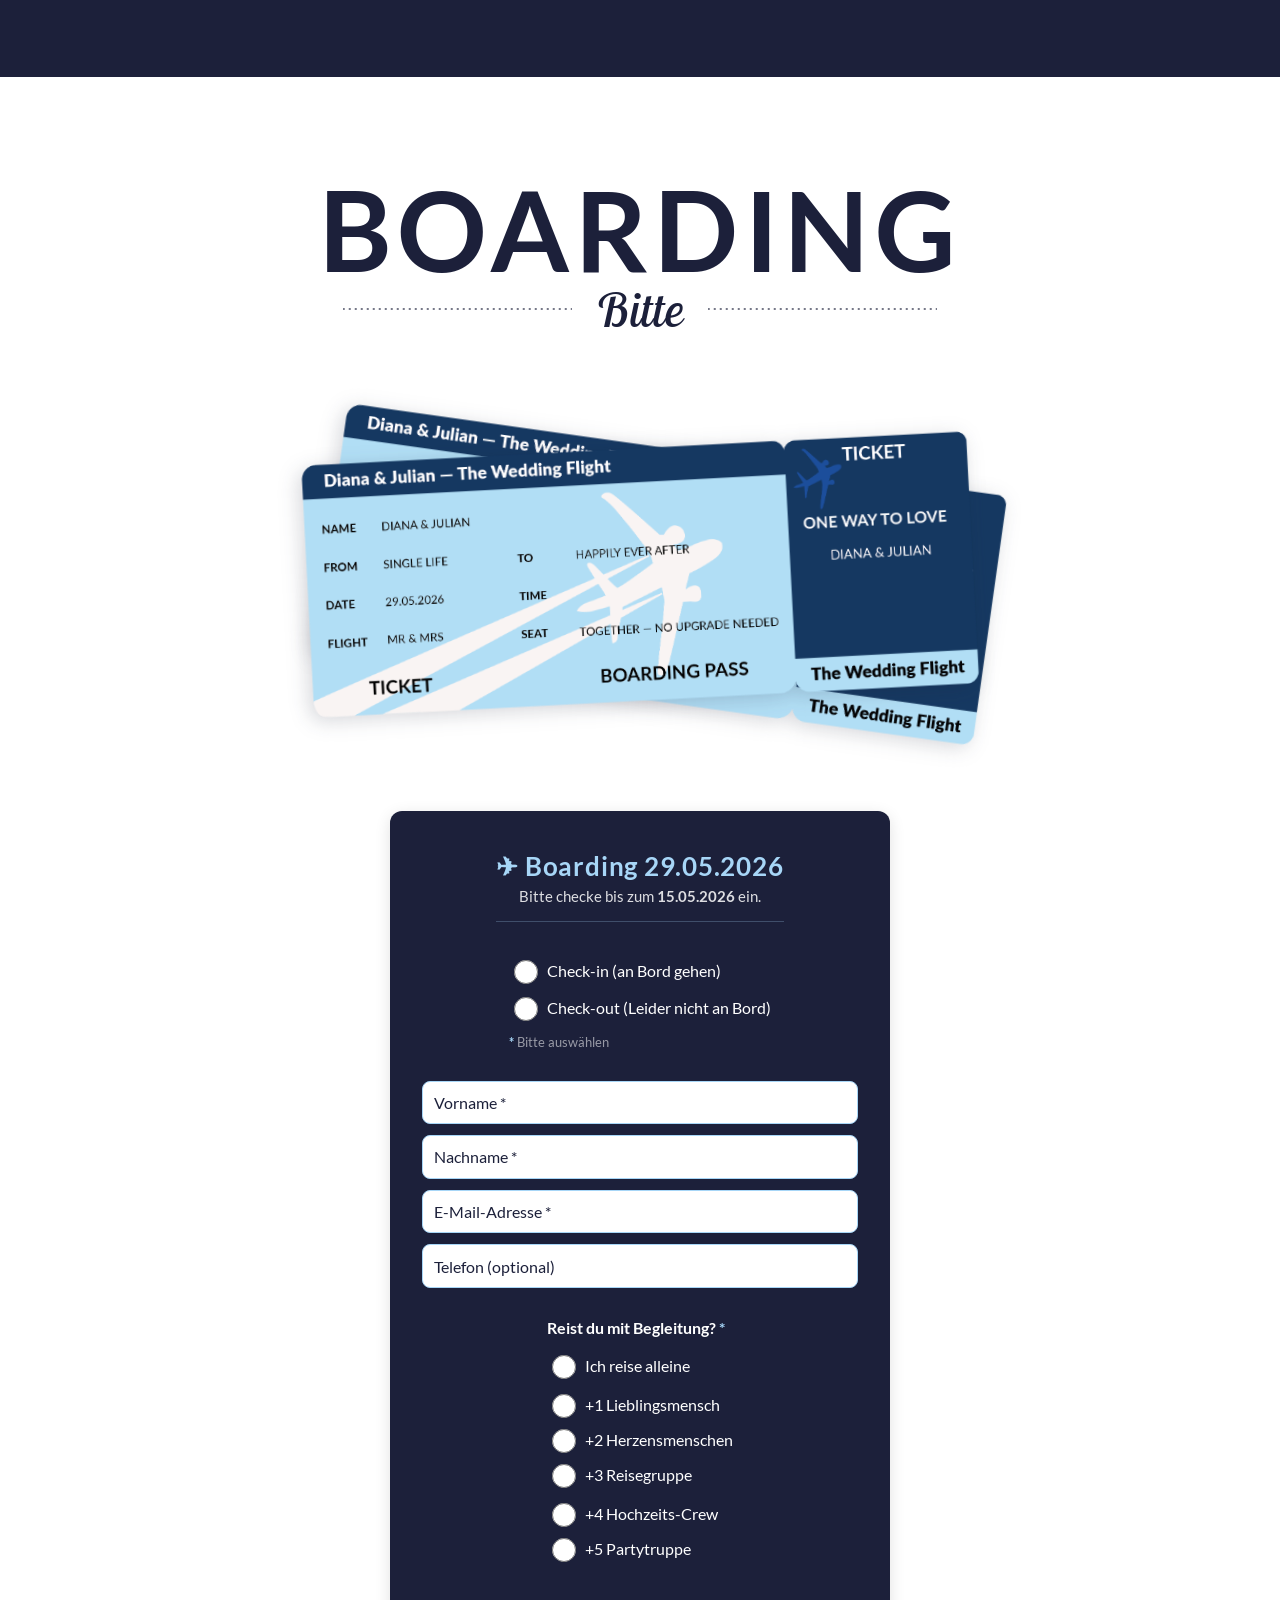
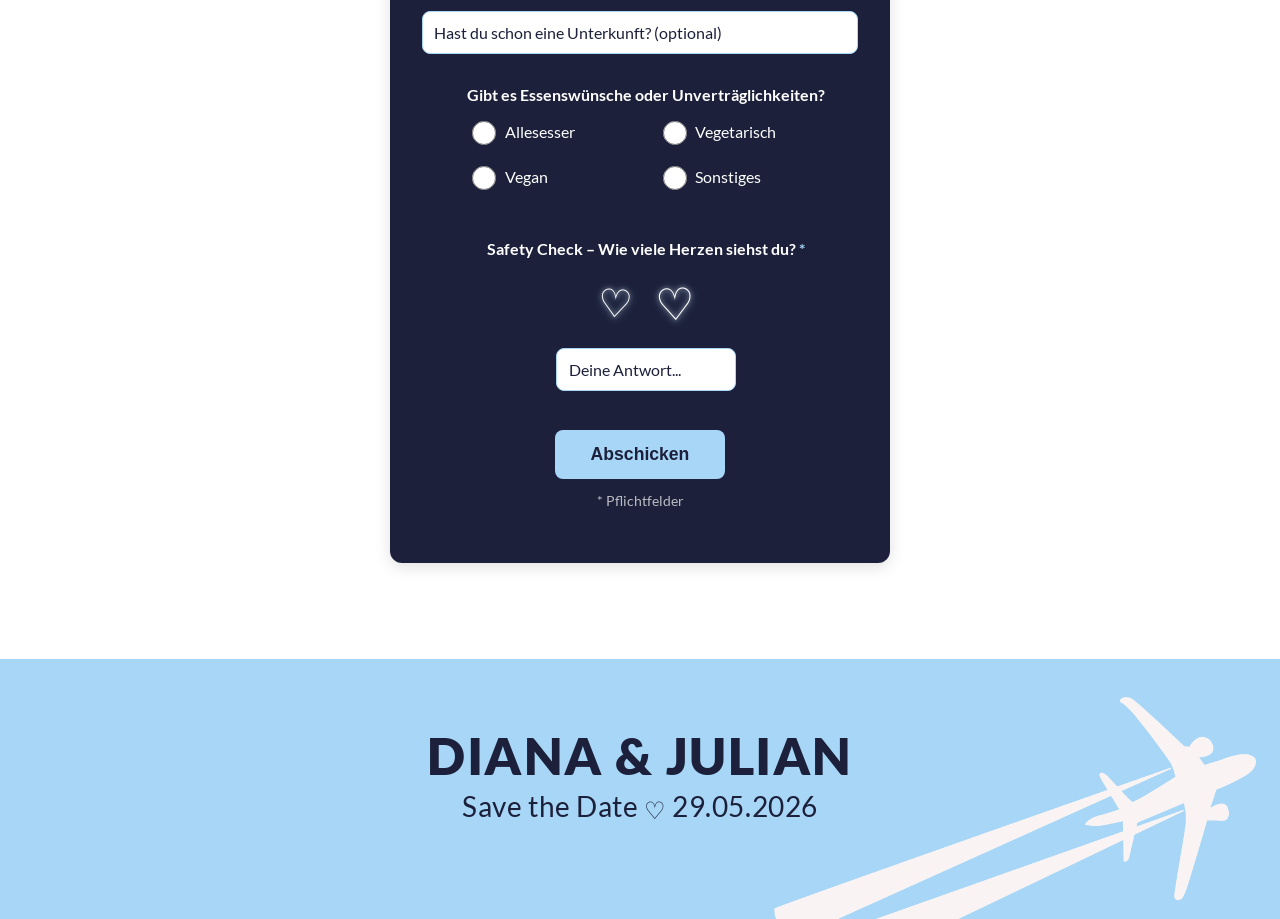
==== commit 00fbf1ac: "Finalisierung: Open Graph Tags hinzugefügt, Adressen zu Bahnstraße 22 korrigiert, Hochzeitsfeier auf" ====
--- a/index.html
+++ b/index.html
@@ -4,6 +4,22 @@
   <meta charset="UTF-8">
   <meta name="viewport" content="width=device-width, initial-scale=1.0">
   <title>Diana & Julian – Hochzeit</title>
+  
+  <!-- Open Graph / Social Media Meta Tags -->
+  <meta property="og:title" content="Diana & Julian – Hochzeit 29.05.2026">
+  <meta property="og:description" content="Feiert mit uns unsere Hochzeit am 29. Mai 2026 in Traben-Trarbach! Save the Date ♡">
+  <meta property="og:image" content="https://hochzeit.hoerst.org/assets/hero_image_desktop.png">
+  <meta property="og:image:width" content="1024">
+  <meta property="og:image:height" content="768">
+  <meta property="og:url" content="https://hochzeit.hoerst.org">
+  <meta property="og:type" content="website">
+  
+  <!-- Twitter Card Meta Tags -->
+  <meta name="twitter:card" content="summary_large_image">
+  <meta name="twitter:title" content="Diana & Julian – Hochzeit 29.05.2026">
+  <meta name="twitter:description" content="Feiert mit uns unsere Hochzeit am 29. Mai 2026 in Traben-Trarbach! Save the Date ♡">
+  <meta name="twitter:image" content="https://hochzeit.hoerst.org/assets/hero_image_desktop.png">
+  
   <link rel="stylesheet" href="./styles/fonts.css">
   <link rel="stylesheet" href="./styles/main.css">
   <!-- Kein externes Captcha nötig -->
@@ -91,7 +107,7 @@
         <div class="details-block-text">
           <strong>Freitag, 29. Mai 2026</strong><br>
           Hochzeitszeremonie: 13:00 Uhr<br>
-          Hochzeitsfeier: 19:00 Uhr
+          Hochzeitsfeier: 18:00 Uhr
         </div>
         <img src="./assets/icon/standort_icon_blau.png" alt="Standort Icon" class="details-icon-img">
         <div class="details-block-title lobster-regular">Wo</div>
@@ -206,7 +222,7 @@
         <!-- Formular-Header -->
         <div class="zusagen-form-header">
           <p class="zusagen-form-datum">✈ Boarding 29.05.2026</p>
-          <p class="zusagen-form-frist">Bitte checke bis zum <strong>15.04.2026</strong> ein.</p>
+          <p class="zusagen-form-frist">Bitte checke bis zum <strong>15.05.2026</strong> ein.</p>
         </div>
 
         <!-- Check-in / Check-out -->
--- a/styles/fonts.css
+++ b/styles/fonts.css
@@ -16,6 +16,29 @@
   src: url('../assets/fonts/Lobster-Regular.woff2') format('woff2');
 }
 
+@font-face {
+  font-family: 'Lobster Two';
+  font-style: normal;
+  font-weight: 400;
+  font-display: swap;
+  src: url('../assets/fonts/Lato,Lobster,Lobster_Two,Montserrat,Parisienne/Lobster_Two/LobsterTwo-Regular.ttf') format('truetype');
+}
+
+@font-face {
+  font-family: 'Lobster Two';
+  font-style: italic;
+  font-weight: 400;
+  font-display: swap;
+  src: url('../assets/fonts/Lato,Lobster,Lobster_Two,Montserrat,Parisienne/Lobster_Two/LobsterTwo-Italic.ttf') format('truetype');
+}
+
+@font-face {
+  font-family: 'Lobster Two';
+  font-style: normal;
+  font-weight: 700;
+  font-display: swap;
+  src: url('../assets/fonts/Lato,Lobster,Lobster_Two,Montserrat,Parisienne/Lobster_Two/LobsterTwo-Bold.ttf') format('truetype');
+}
 
 @font-face {
   font-family: 'Raleway';
--- a/styles/main.css
+++ b/styles/main.css
@@ -135,9 +135,9 @@
    2. SCHRIFTEN / UTILITIES
    ------------------------------------------------------------ */
 .lobster-regular {
-  font-family: 'Lobster', cursive;
+  font-family: 'Lobster Two', cursive;
   font-weight: 400;
-  font-style: normal;
+  font-style: italic;
 }
 
 /* ------------------------------------------------------------
@@ -693,9 +693,10 @@
 
 .geschichte-title-2 {
   color: #fff;
-  font-family: 'Lobster', cursive;
+  font-family: 'Lobster Two', cursive;
   font-weight: 400;
-  -webkit-text-stroke: 0.4px #fff;
+  font-style: italic;
+  letter-spacing: 0.02em;
   text-transform: none;
   font-size: clamp(1.2rem, 5.5vw, 3rem);
   margin: 0;
@@ -722,9 +723,12 @@
   display: inline-block;
   vertical-align: middle;
   flex: 1;
-  height: 0;
-  border-top: 3px dotted #fff;
-  margin: 0 0.35em;
+  height: 2px;
+  background-image: radial-gradient(circle, rgba(255, 255, 255, 0.6) 1px, transparent 1px);
+  background-size: 6px 2px;
+  background-repeat: repeat-x;
+  background-position: center;
+  margin: 0 0.5em;
   min-width: 12px;
 }
 
@@ -734,7 +738,7 @@
 }
 
 .geschichte-dots-dark {
-  border-top-color: #1c203a !important;
+  background-image: radial-gradient(circle, rgba(28, 32, 58, 0.6) 1px, transparent 1px) !important;
 }
 
 .zusagen-headline-color {
@@ -1041,10 +1045,9 @@
 
 .details-block-title {
   color: #1c203a;
-  font-family: 'Lobster', cursive;
-  font-size: 2em;
-  font-weight: 400;
-  -webkit-text-stroke: 0.5px #1c203a;
+  font-family: 'Lobster Two', cursive;
+  font-size: 2.5em;
+  font-weight: 700;
   margin-bottom: 0.5em;
 }
 
@@ -1257,16 +1260,30 @@
 
 .anfahrt-box-title {
   color: #fff;
-  font-family: 'Lobster', cursive;
+  font-family: 'Lobster Two', cursive;
+  font-size: 1.8em;
+  font-weight: 700;
+  margin-bottom: 0.5em;
+}
+
+.anfahrt-box-text {
+  font-family: 'Lato', Arial, sans-serif;
+  font-size: 1.1em;
+  color: #fff;
+  line-height: 1.6;
+}
+
+.anfahrt-box-text strong {
   font-size: 1.3em;
-  -webkit-text-stroke: 0.5px #fff;
-  margin-bottom: 0.5em;
-}
-
-.anfahrt-box-text {
-  font-family: 'Lato', Arial, sans-serif;
-  font-size: 1em;
-  color: #fff;
+  display: block;
+  margin-bottom: 0.15em;
+  line-height: 1.4;
+}
+
+.anfahrt-box-single {
+  max-width: 600px;
+  margin-left: auto;
+  margin-right: auto;
 }
 
 .fluglinie-herz-wrapper {
@@ -1589,7 +1606,7 @@
   gap: 0.5em;
   margin-top: 1.2em;
   margin-bottom: 1.2em;
-  padding-left: 0.8em;
+  padding-left: 0;
 }
 
 /* Herzen-Captcha */
@@ -1687,8 +1704,9 @@
 }
 
 .zusagen-form-datum {
-  font-family: 'Lobster', cursive;
+  font-family: 'Lato', Arial, sans-serif;
   font-size: 1.6em;
+  font-weight: 700;
   color: #a7d6f7;
   margin: 0 0 0.2em;
   letter-spacing: 0.03em;
@@ -1761,8 +1779,8 @@
 
 .zusagen-radio-inline {
   display: flex;
-  flex-wrap: wrap;
-  gap: 0.75em 1.4em;
+  flex-direction: column;
+  gap: 0.75em;
 }
 
 .zusagen-radio-inline label {
@@ -2090,11 +2108,14 @@
   font-family: 'Lato', Arial, sans-serif !important;
   font-weight: 900 !important;
   white-space: nowrap;
-  letter-spacing: -0.02em;
+  letter-spacing: 0.03em;
 }
 
 .footer-title-2 {
   color: #1c203a !important;
+  font-family: 'Lato', Arial, sans-serif !important;
+  font-weight: 400 !important;
+  font-style: normal !important;
   font-size: clamp(0.85em, 2vw, 1.4em) !important;
   margin-top: 0.4em !important;
   width: 100%;
@@ -2209,3 +2230,11 @@
     width: auto;
   }
 }
+
+/* Formular breiter auf Desktop */
+@media (min-width: 768px) {
+  .zusagen-form {
+    max-width: 500px;
+    padding: 2.5em 2em;
+  }
+}
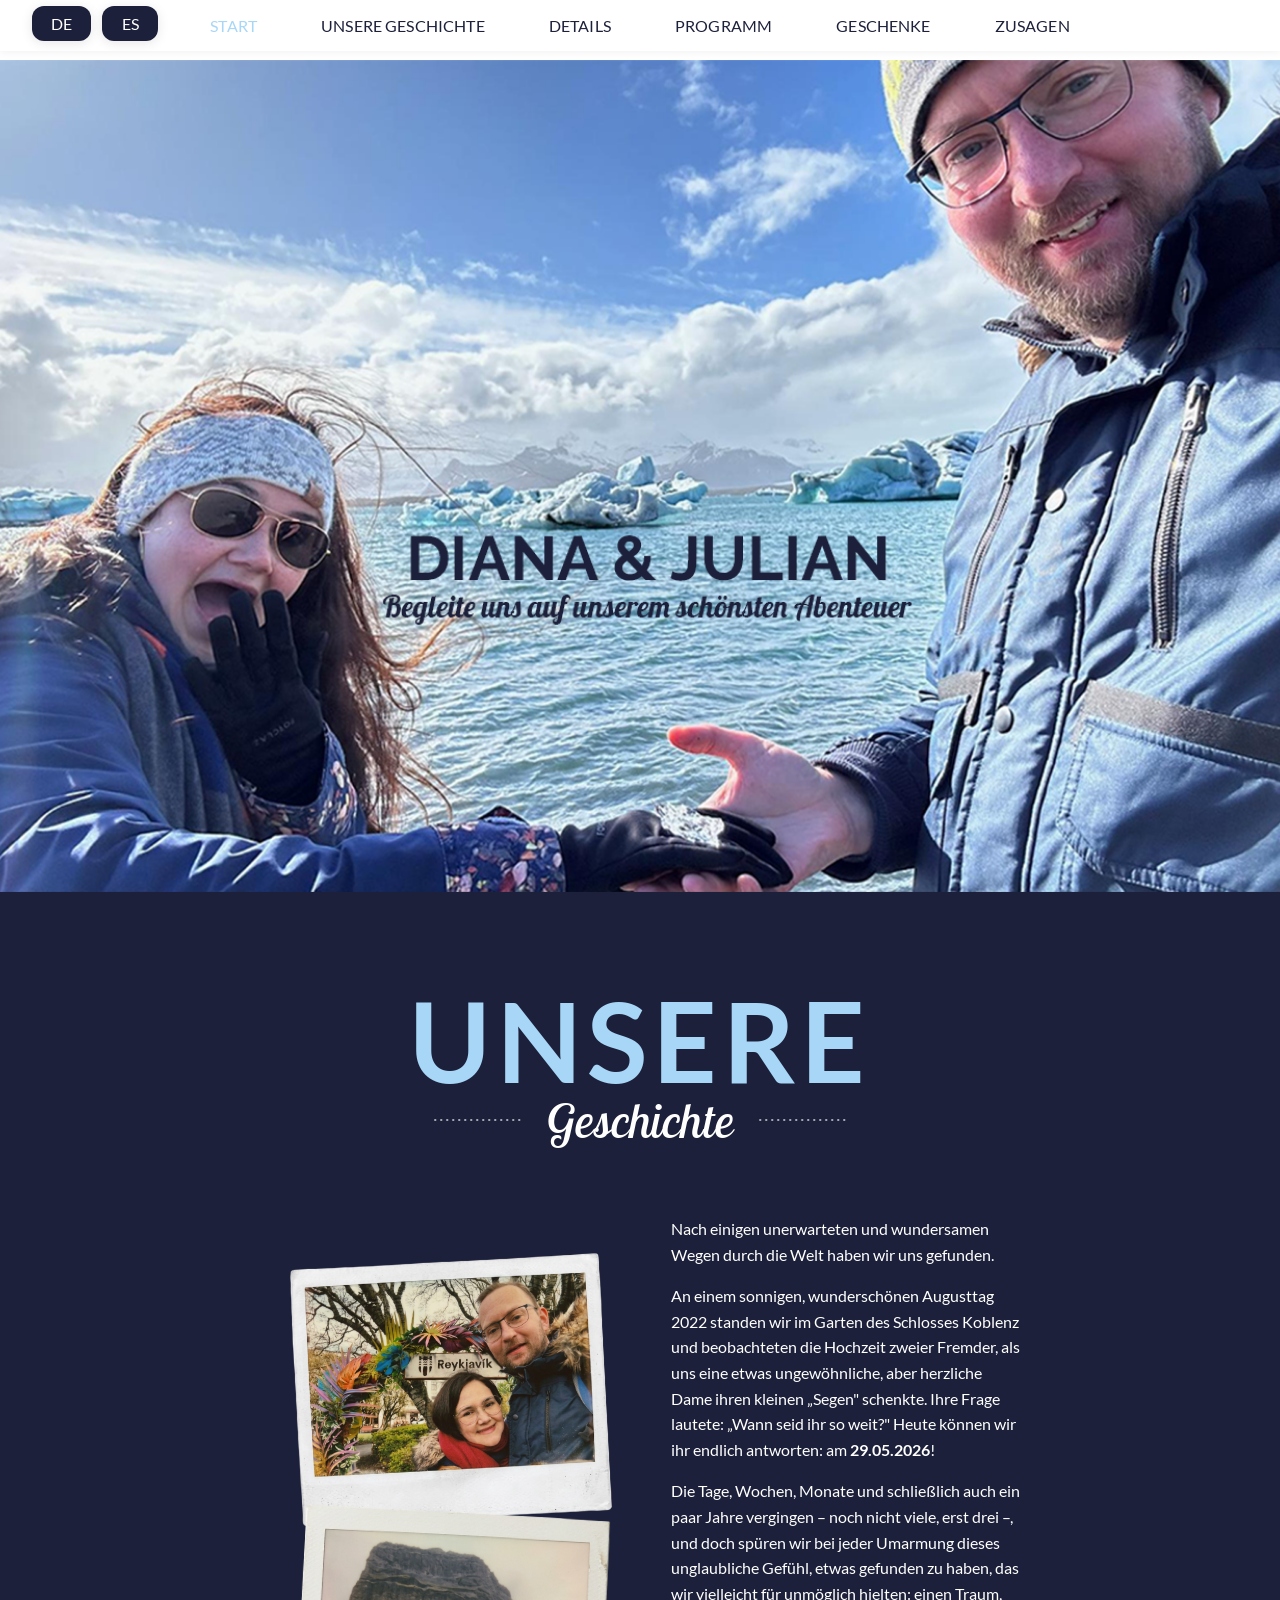
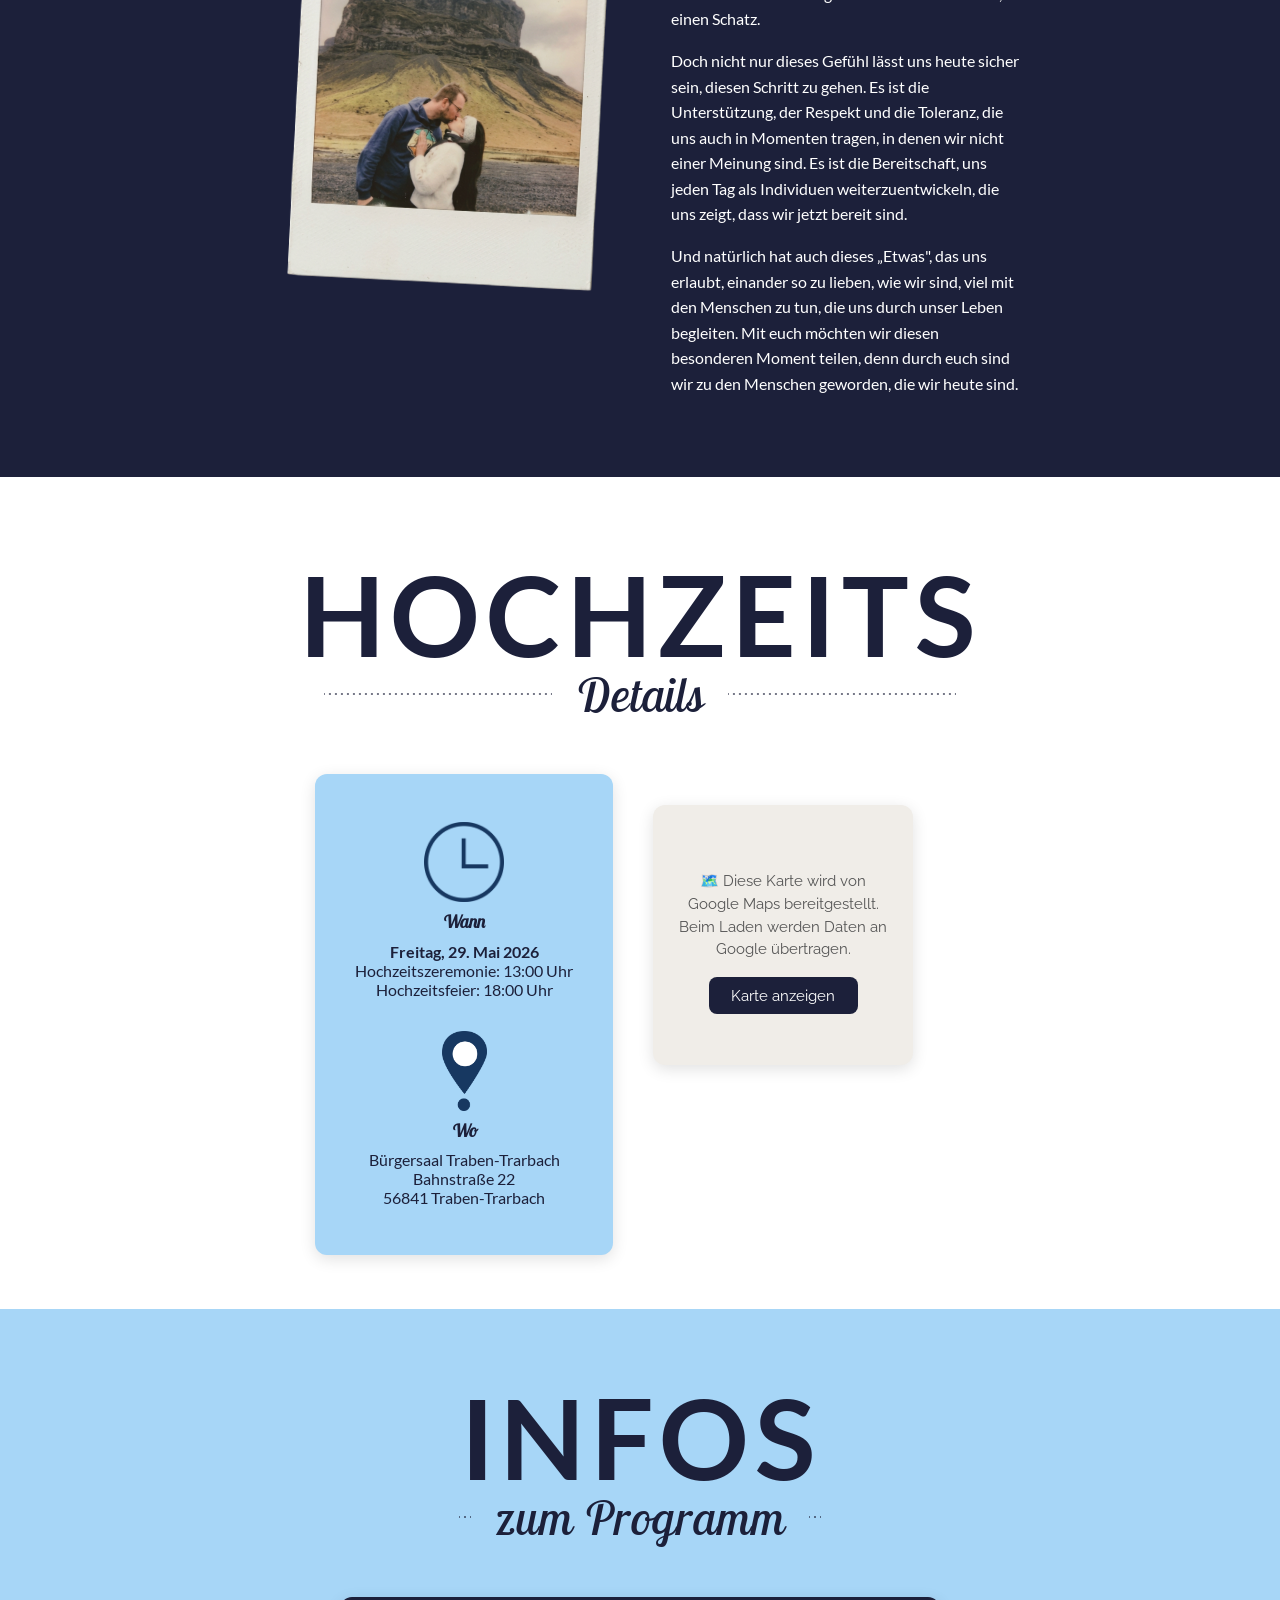
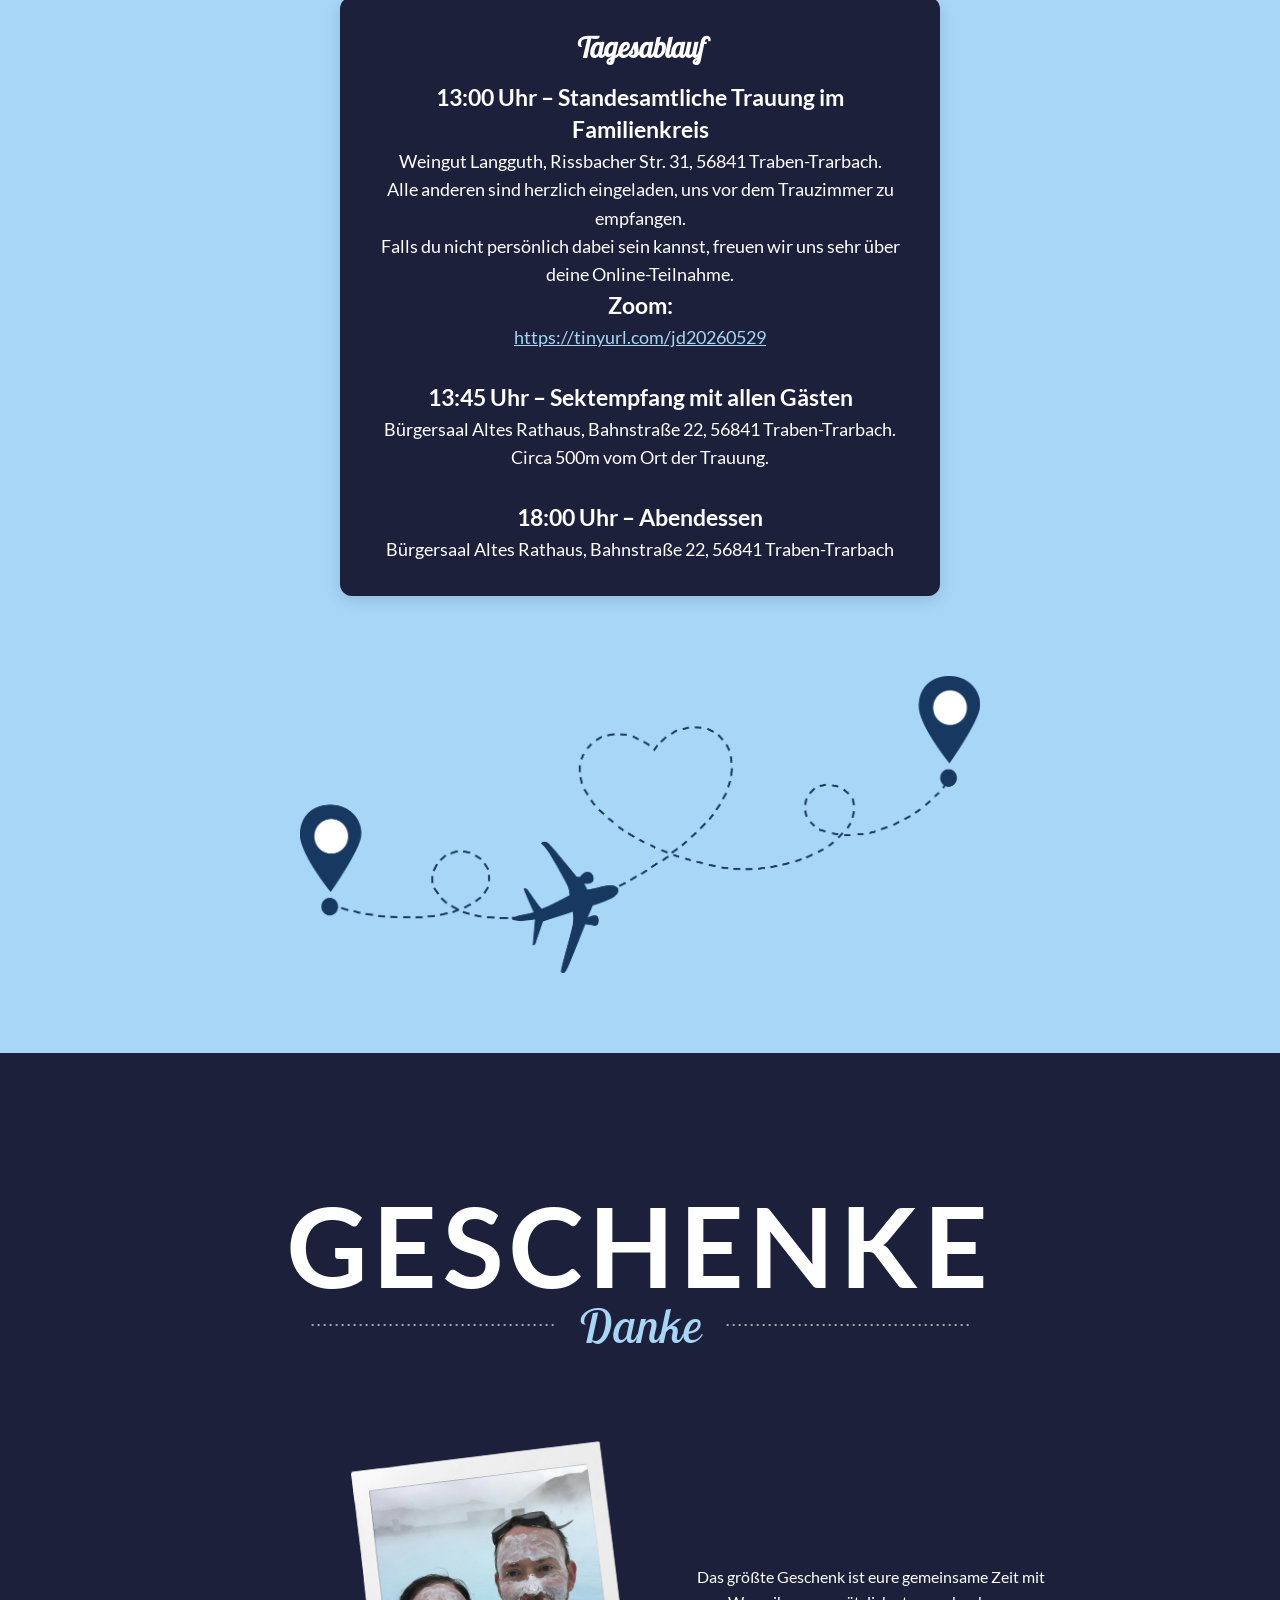
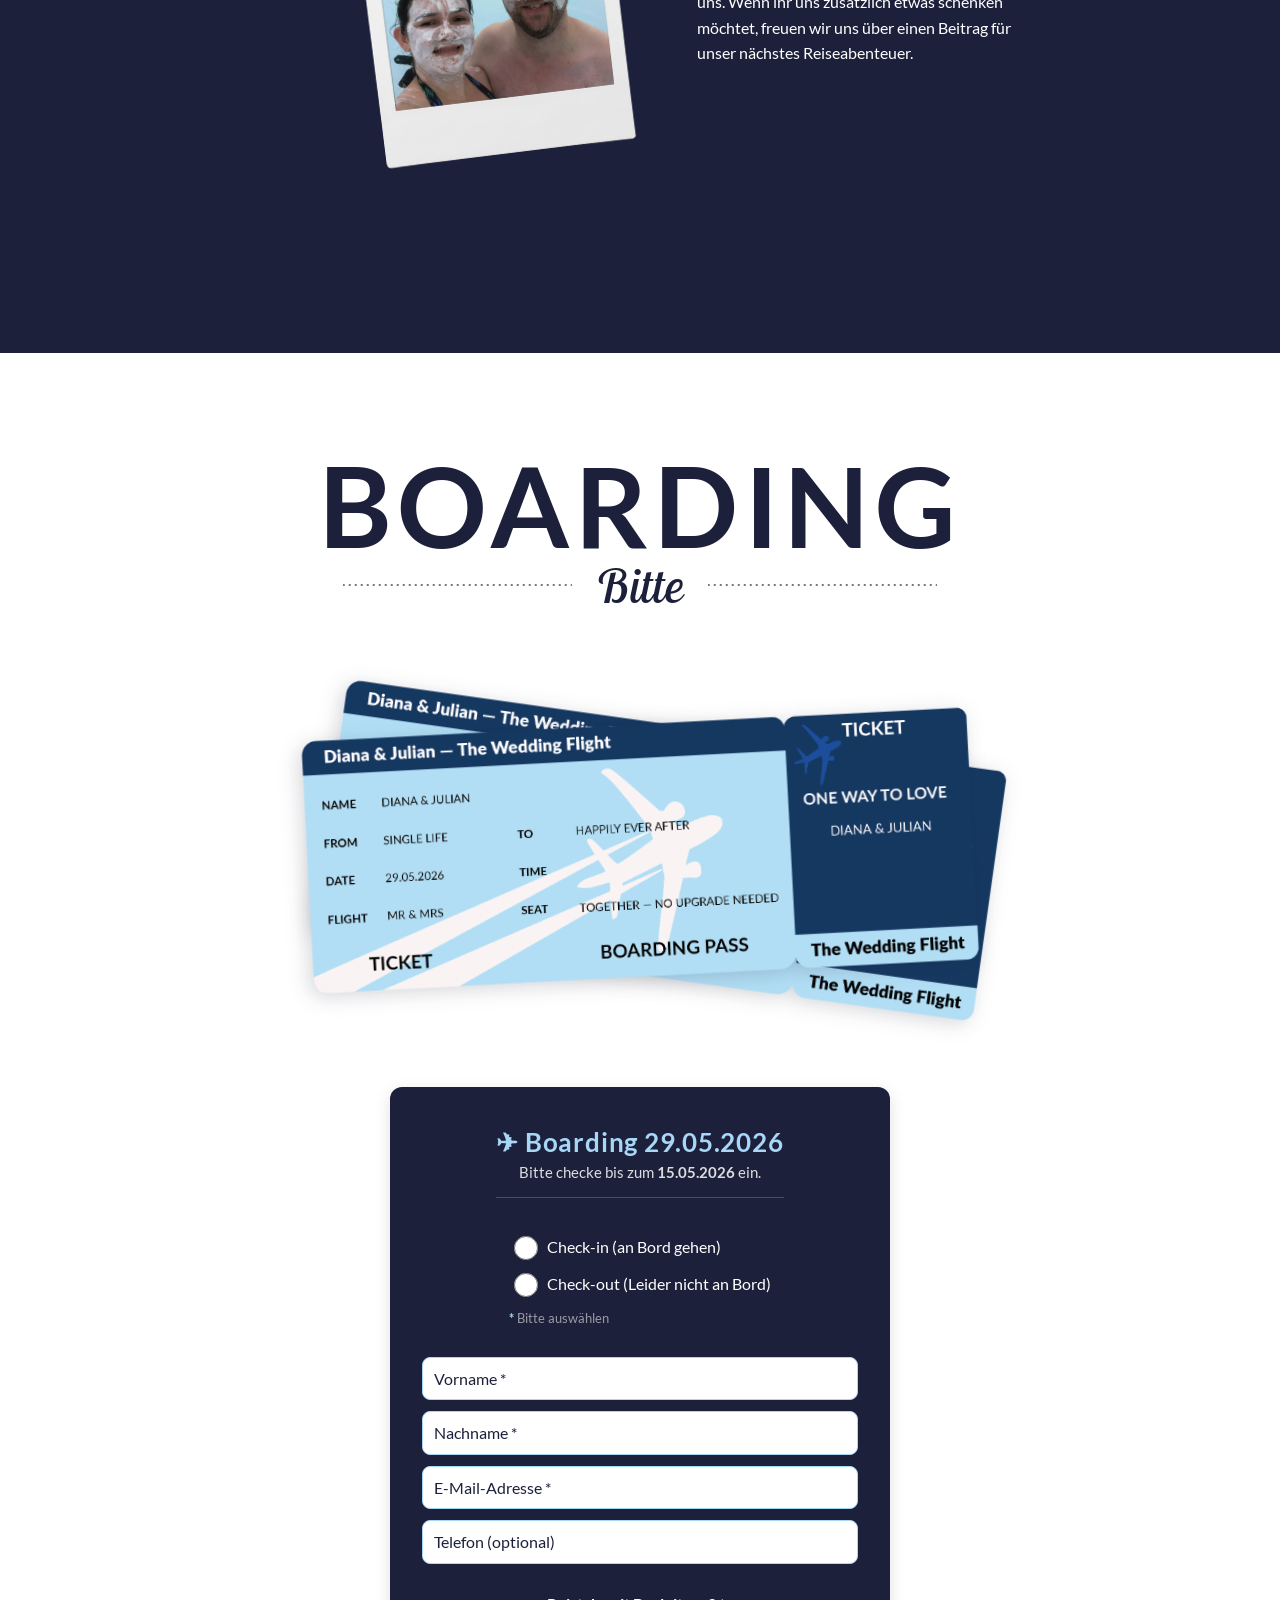
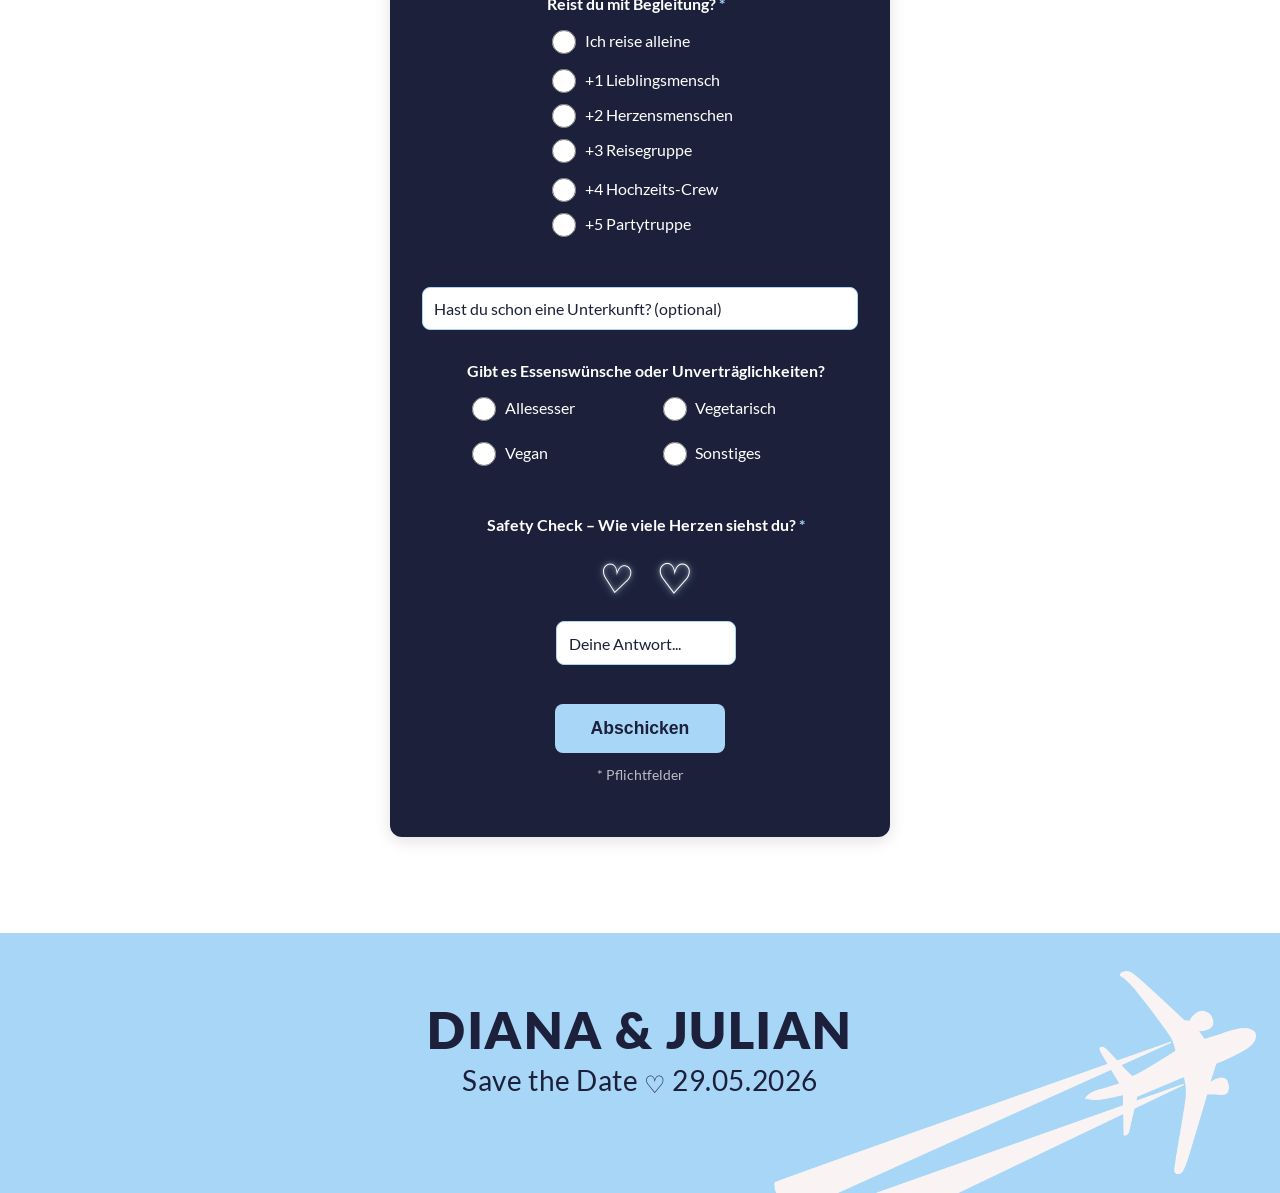
==== commit bc012cb6: "Root index.html vervollständigt: Navigation zu 'Programm', Adresse Bahnstraße 22, kompletter Program" ====
--- a/index.html
+++ b/index.html
@@ -44,7 +44,7 @@
       <li><a href="#start" class="active">Start</a></li>
       <li><a href="#geschichte">Unsere Geschichte</a></li>
       <li><a href="#details">Details</a></li>
-      <li><a href="#anfahrt">Anfahrt</a></li>
+      <li><a href="#anfahrt">Programm</a></li>
       <li><a href="#geschenke">Geschenke</a></li>
       <li><a href="#zusagen">Zusagen</a></li>
     </ul>
@@ -112,9 +112,9 @@
         <img src="./assets/icon/standort_icon_blau.png" alt="Standort Icon" class="details-icon-img">
         <div class="details-block-title lobster-regular">Wo</div>
         <div class="details-block-text">
-          Friedrichspark<br>
-          Lindenstraße 507<br>
-          10555 Berlin
+          Bürgersaal Traben-Trarbach<br>
+          Bahnstraße 22<br>
+          56841 Traben-Trarbach
         </div>
       </div>
       <div class="details-map">
@@ -139,7 +139,7 @@
     </div>
   </section>
 
-  <!-- ANFAHRT -->
+  <!-- PROGRAMM -->
   <section id="anfahrt" class="anfahrt-section">
     <div class="anfahrt-bg"></div>
     <div class="anfahrt-content">
@@ -148,21 +148,28 @@
           <span class="geschichte-title anfahrt-headline-color">INFOS</span>
           <span class="geschichte-title geschichte-title-2 lobster-regular anfahrt-headline-color">
             <span class="geschichte-dots-inline geschichte-dots-dark"></span>
-            zur Anfahrt
+            zum Programm
             <span class="geschichte-dots-inline geschichte-dots-dark"></span>
           </span>
         </div>
       </div>
       <div class="anfahrt-boxes">
-        <div class="anfahrt-box">
-          <img src="./assets/transport_icon.png" alt="Transport Icon" class="anfahrt-icon-img">
-          <div class="anfahrt-box-title lobster-regular">Transport</div>
-          <div class="anfahrt-box-text">Ich bin ein Textabschnitt. Klicken Sie hier, um Ihren eigenen Text hinzuzufügen und mich zu bearbeiten. Hier können Sie Ihren Besuchern mehr erzählen.</div>
-        </div>
-        <div class="anfahrt-box">
-          <img src="./assets/icon_haus.png" alt="Haus Icon" class="anfahrt-icon-img">
-          <div class="anfahrt-box-title lobster-regular">Unterbringung</div>
-          <div class="anfahrt-box-text">Ich bin ein Textabschnitt. Klicken Sie hier, um Ihren eigenen Text hinzuzufügen und mich zu bearbeiten. Hier können Sie Ihren Besuchern mehr erzählen.</div>
+        <div class="anfahrt-box anfahrt-box-single">
+          <div class="anfahrt-box-title lobster-regular">Tagesablauf</div>
+          <div class="anfahrt-box-text">
+            <strong>13:00 Uhr – Standesamtliche Trauung im Familienkreis</strong>
+            Weingut Langguth, Rissbacher Str. 31, 56841 Traben-Trarbach.<br>
+            Alle anderen sind herzlich eingeladen, uns vor dem Trauzimmer zu empfangen.<br>
+            Falls du nicht persönlich dabei sein kannst, freuen wir uns sehr über deine Online-Teilnahme.<br>
+            <strong>Zoom:</strong> <a href="https://tinyurl.com/jd20260529" target="_blank" style="color: #a7d6f7;">https://tinyurl.com/jd20260529</a><br><br>
+            
+            <strong>13:45 Uhr – Sektempfang mit allen Gästen</strong>
+            Bürgersaal Altes Rathaus, Bahnstraße 22, 56841 Traben-Trarbach.<br>
+            Circa 500m vom Ort der Trauung.<br><br>
+            
+            <strong>18:00 Uhr – Abendessen</strong>
+            Bürgersaal Altes Rathaus, Bahnstraße 22, 56841 Traben-Trarbach
+          </div>
         </div>
       </div>
       <div class="fluglinie-herz-wrapper">
